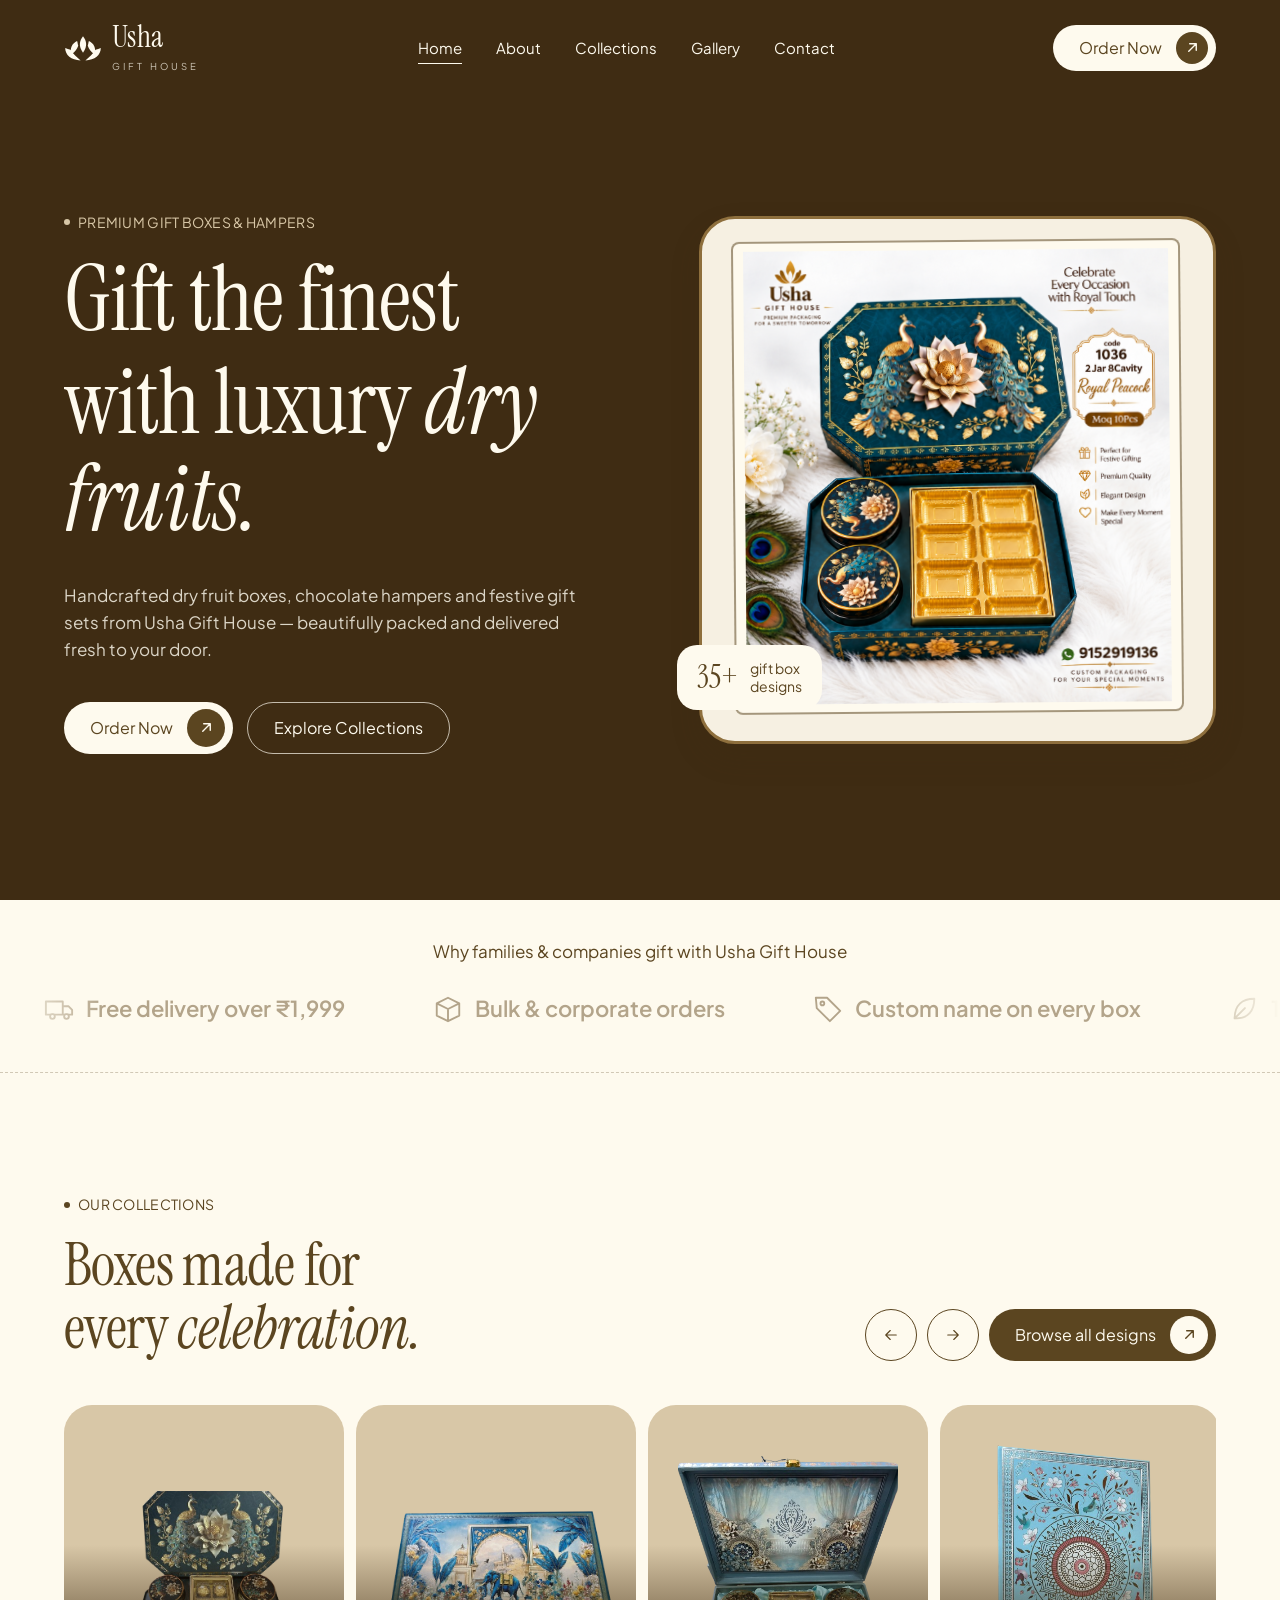
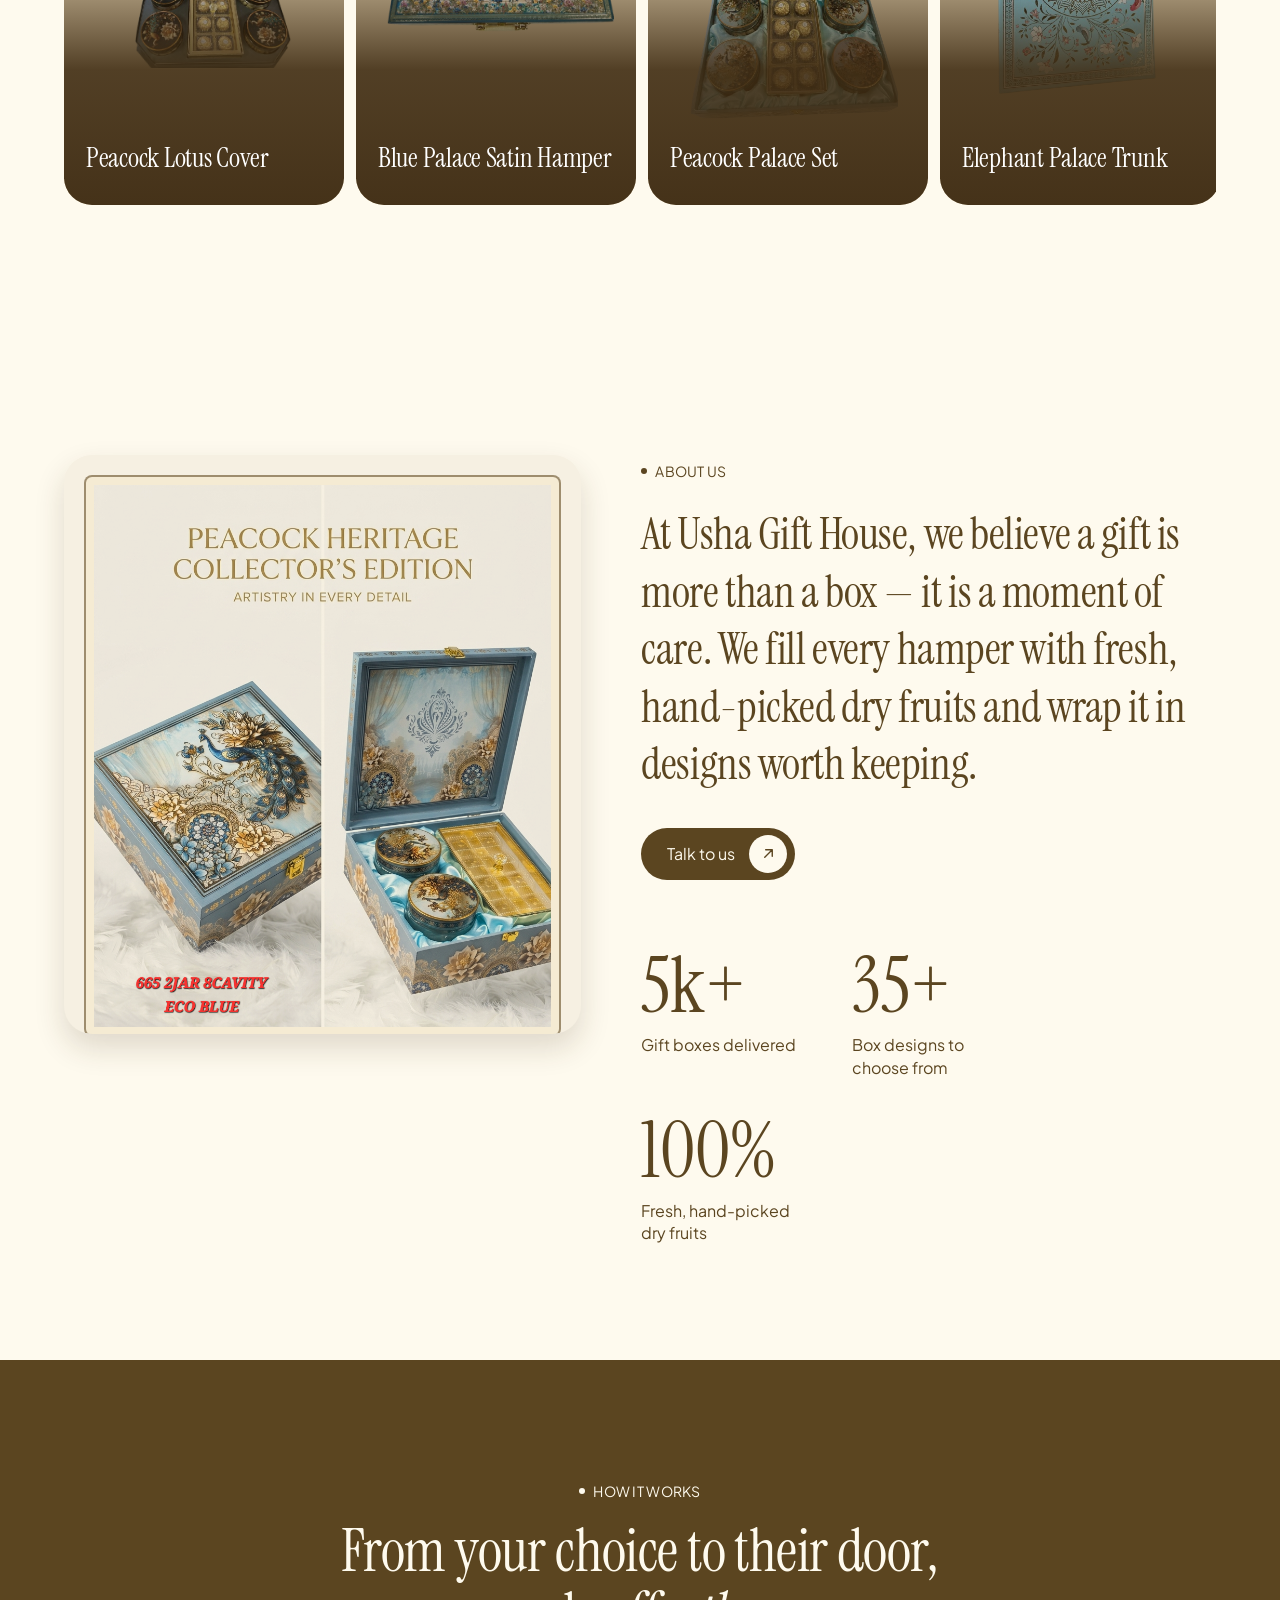
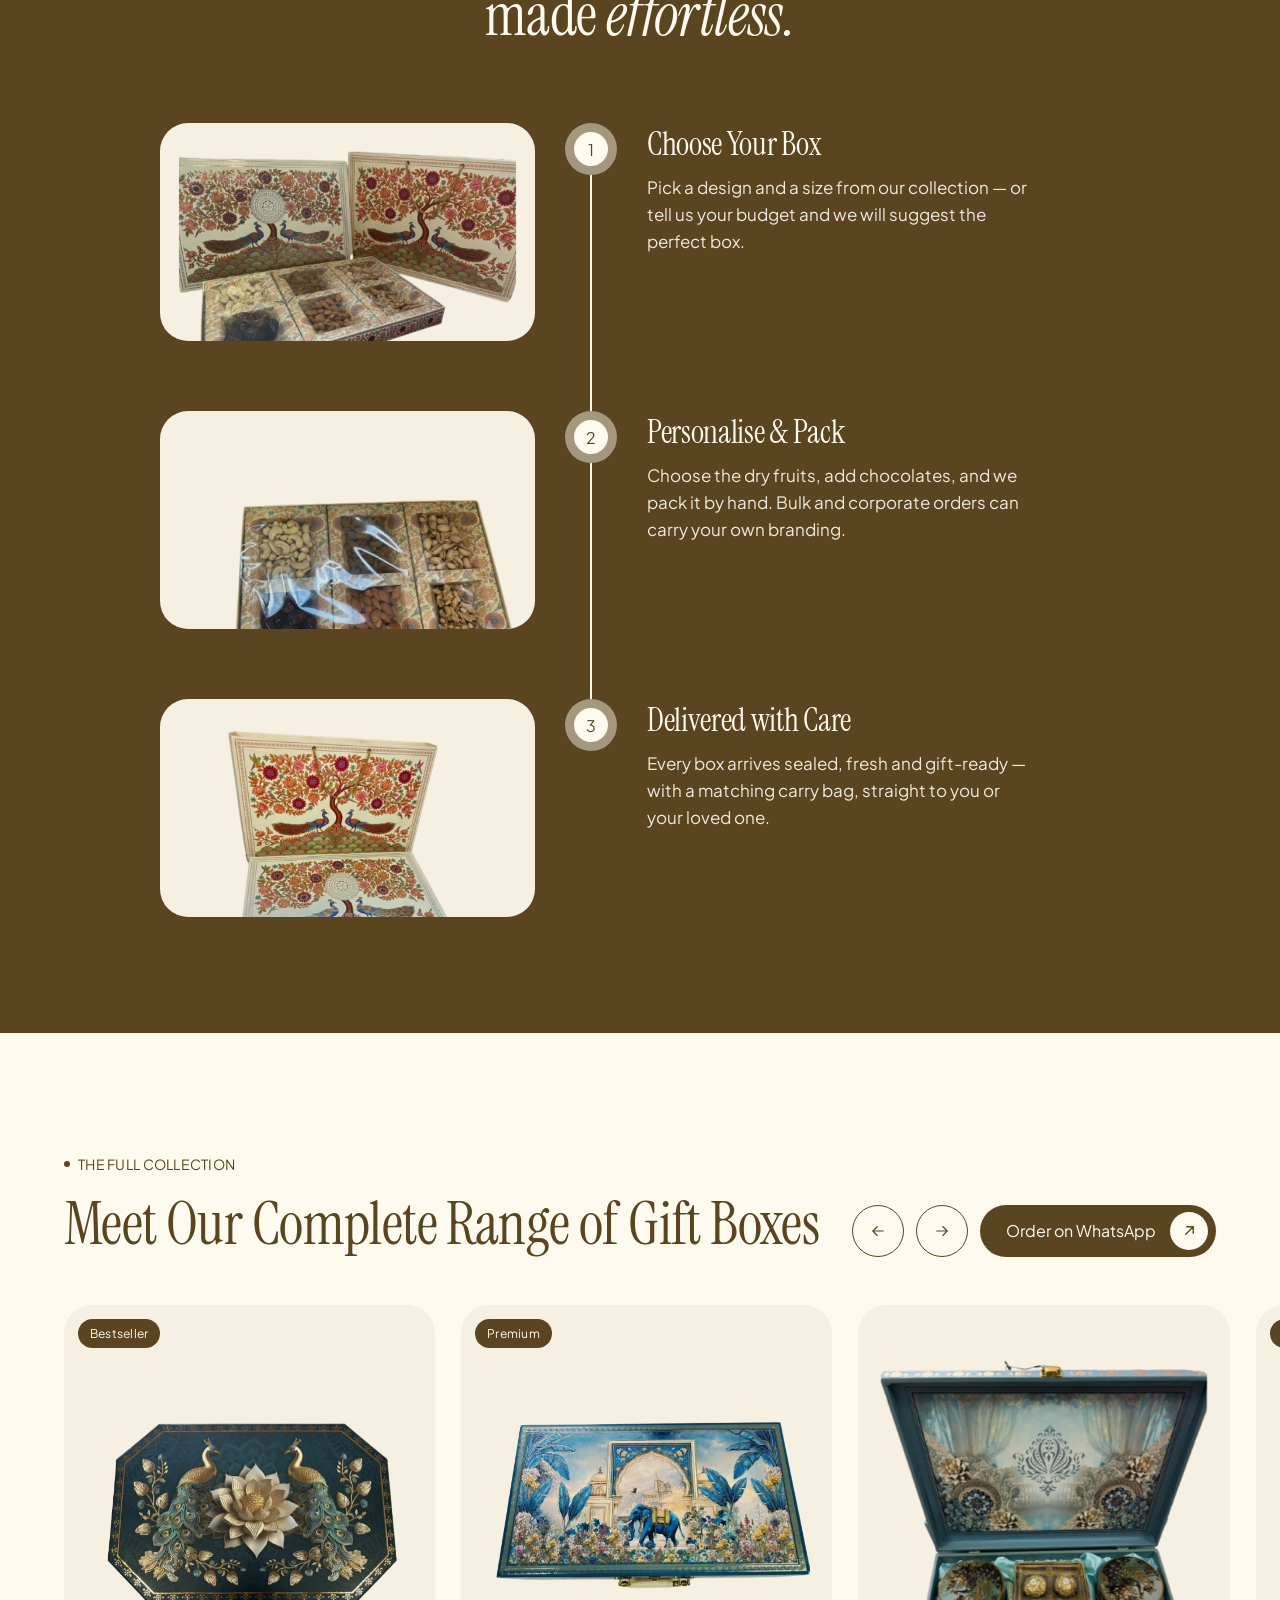
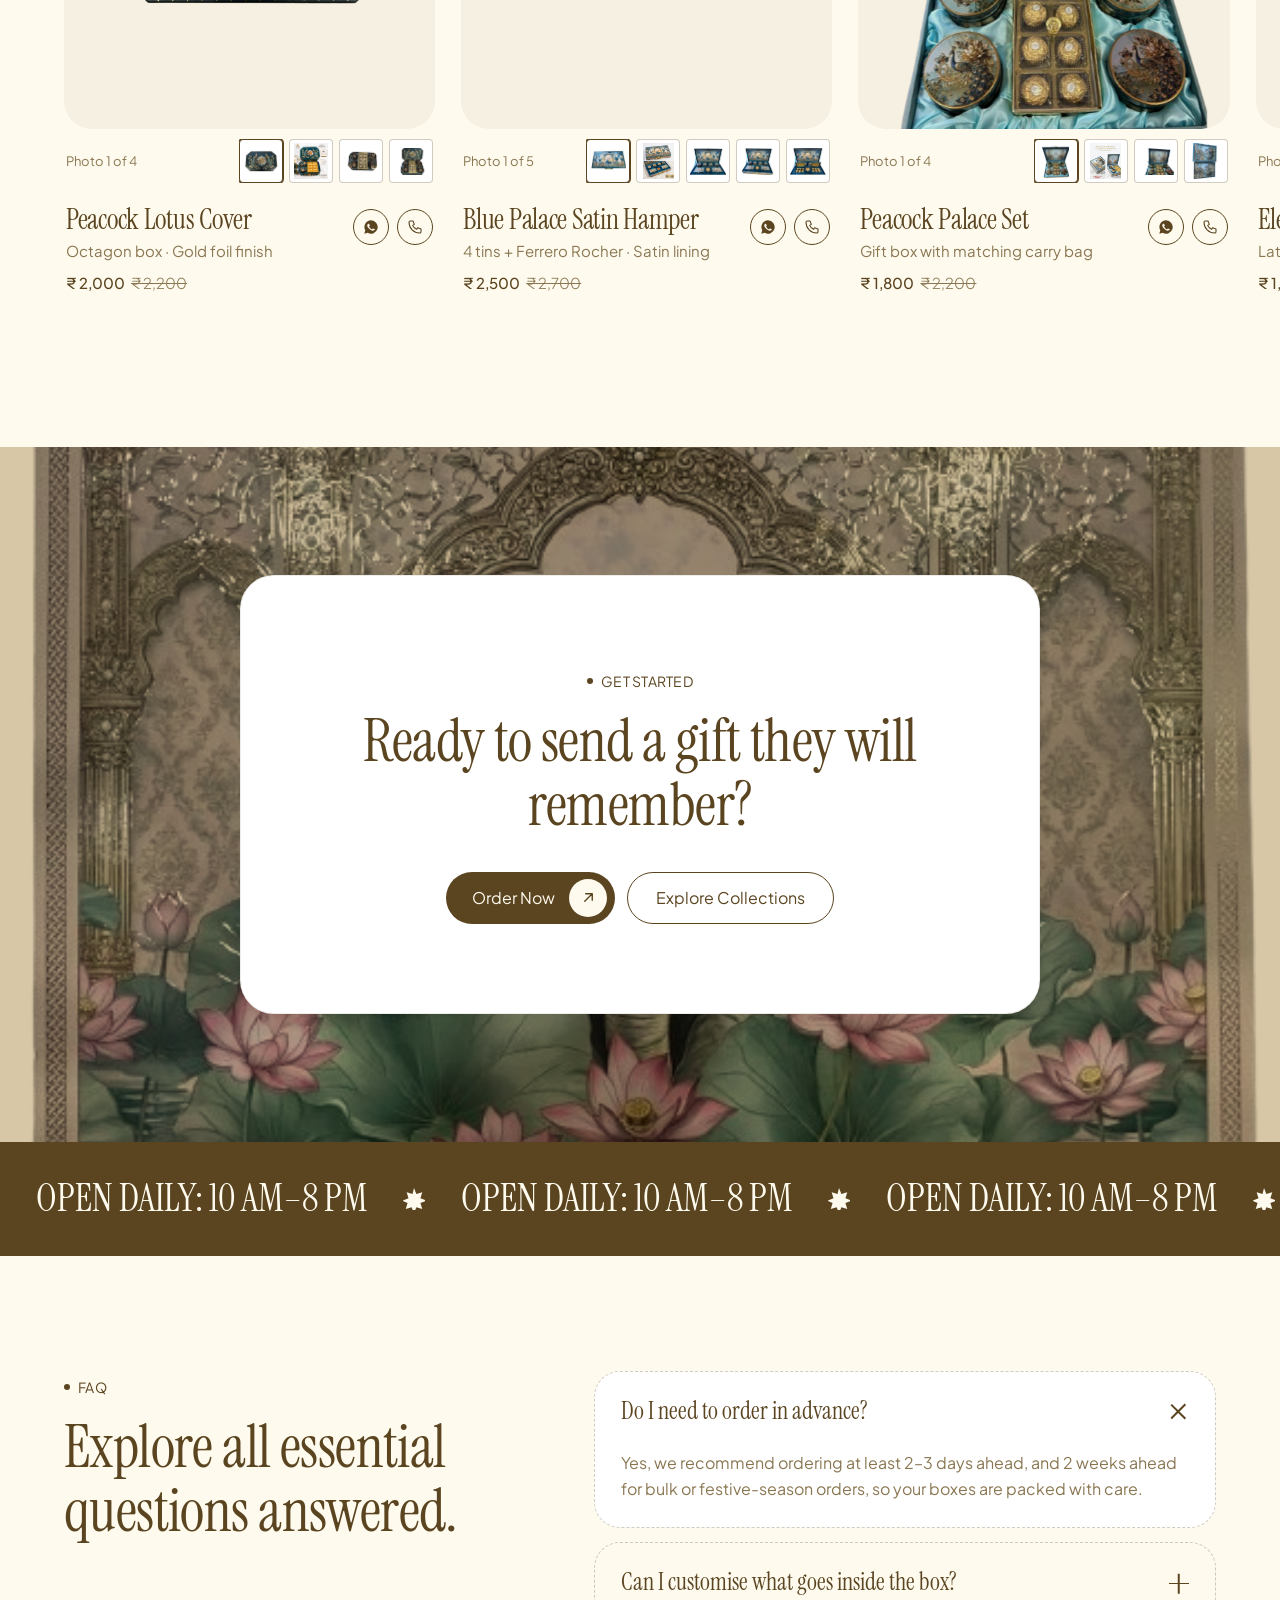
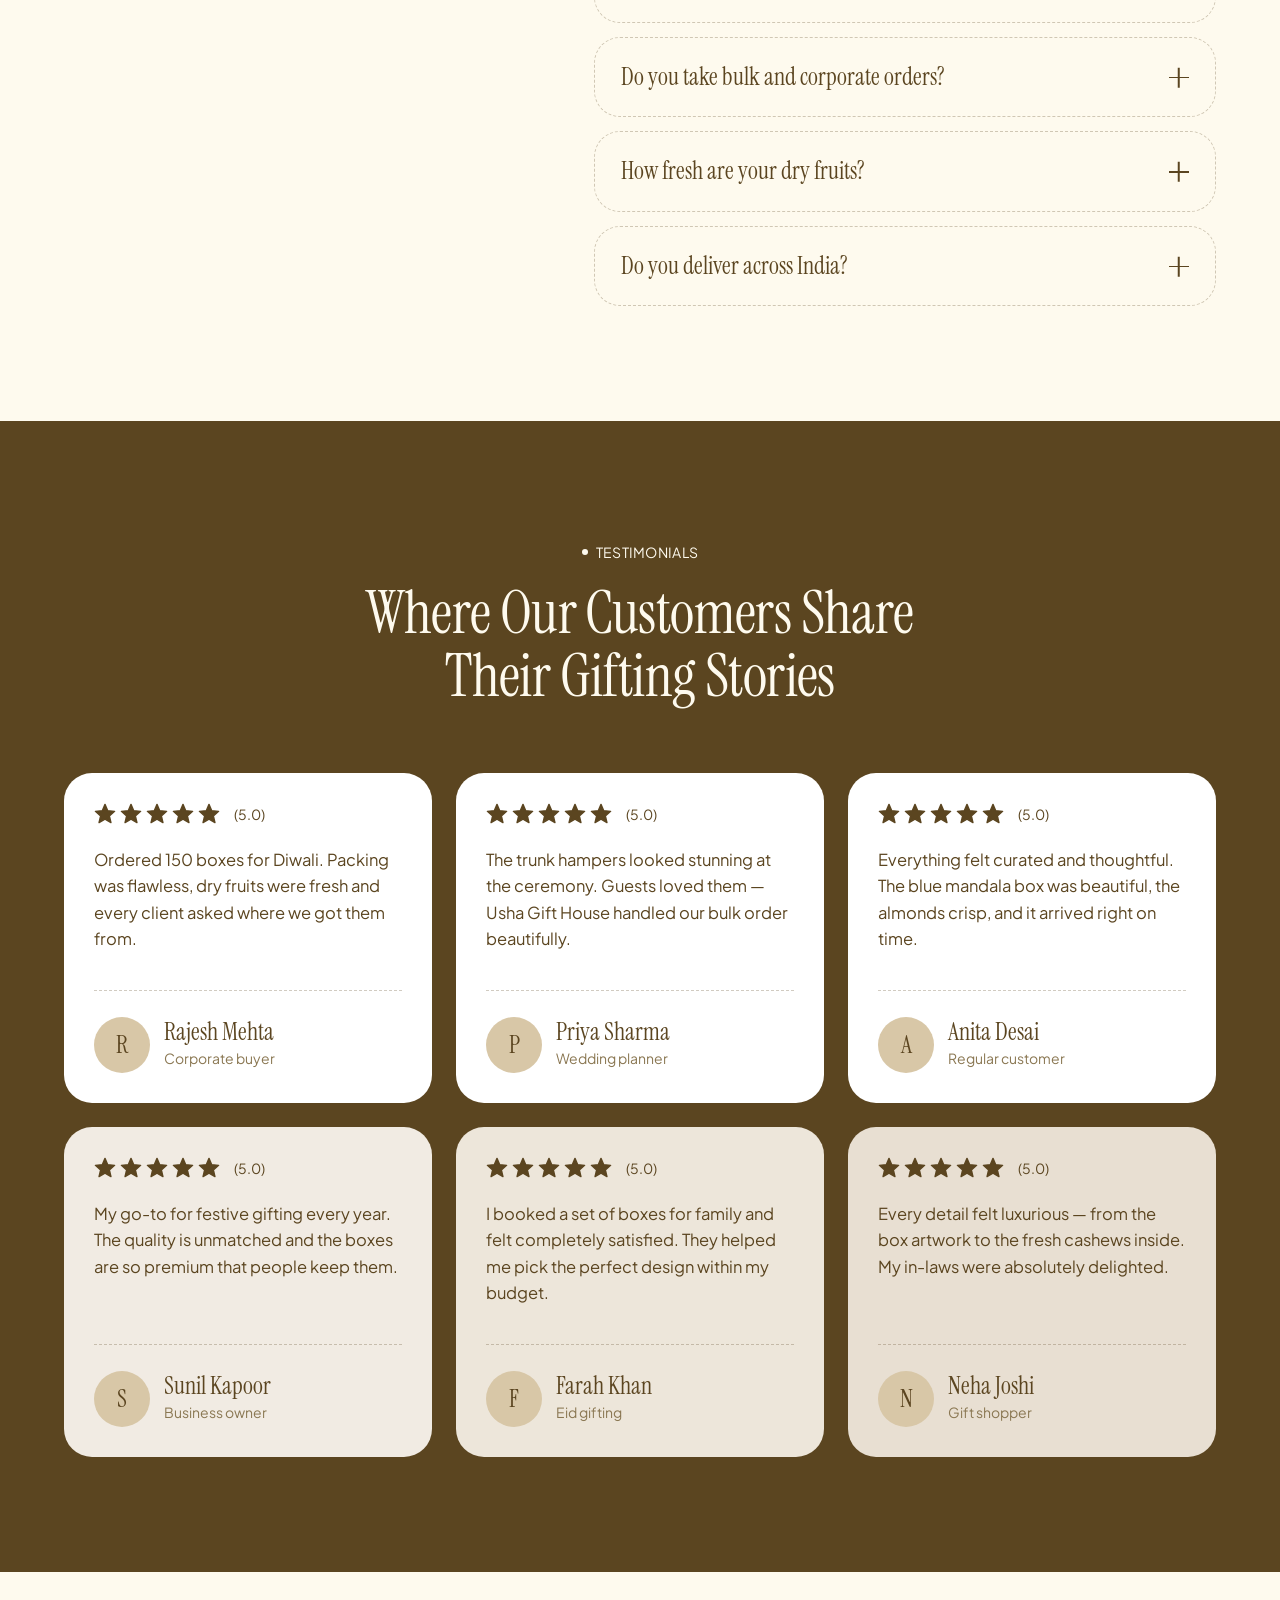
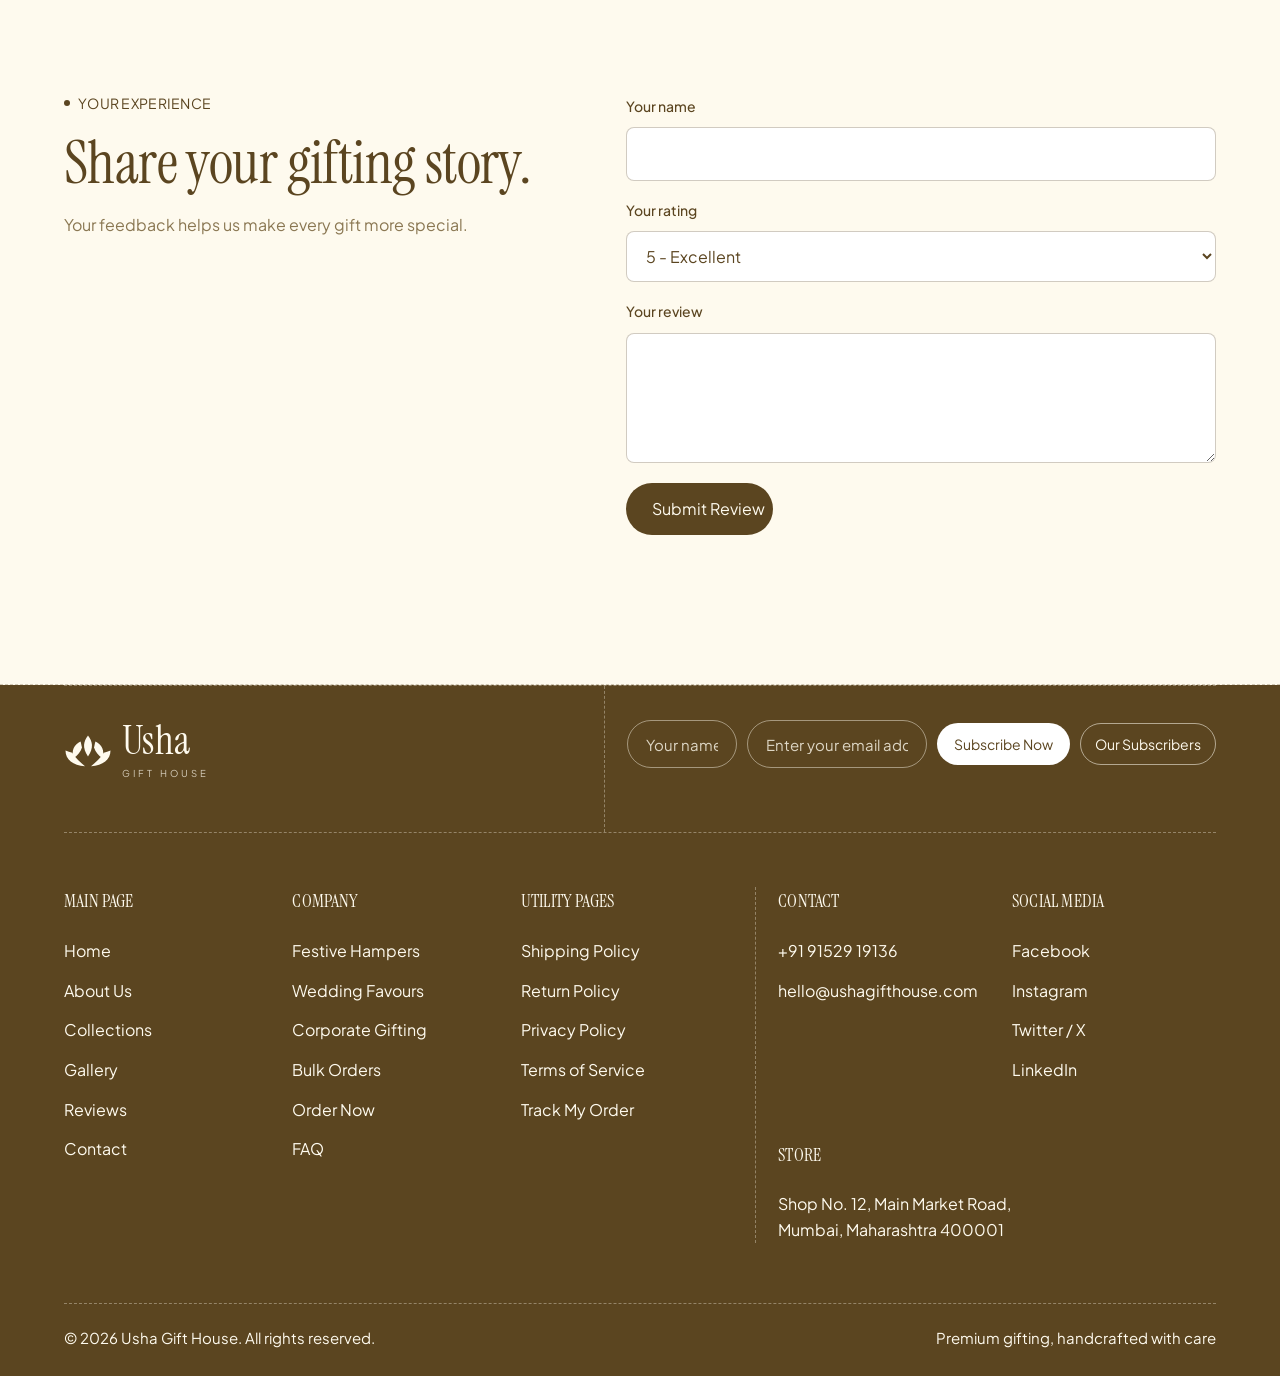
==== index.html @ bf6946e1 "ushagiftbox" ====
<!DOCTYPE html>
<html lang="en">
<head>
<meta charset="utf-8">
<meta name="viewport" content="width=device-width, initial-scale=1, viewport-fit=cover">
<title>Usha Gift House — Premium Dry Fruit Gift Boxes</title>
<meta name="description" content="Usha Gift House: handcrafted premium dry fruit gift boxes, chocolate hampers and festive gift sets for weddings, festivals and corporate gifting.">
<meta property="og:title" content="Usha Gift House — Premium Dry Fruit Gift Boxes">
<meta property="og:description" content="Luxury dry fruit gift boxes and hampers, beautifully packed and delivered fresh.">
<link rel="icon" href="data:image/svg+xml,<svg xmlns=%22http://www.w3.org/2000/svg%22 viewBox=%220 0 100 100%22><text y=%22.9em%22 font-size=%2290%22>🎁</text></svg>">
<link rel="preconnect" href="https://fonts.googleapis.com">
<link rel="preconnect" href="https://fonts.gstatic.com" crossorigin>
<link href="https://fonts.googleapis.com/css2?family=Instrument+Serif:ital@0;1&family=Plus+Jakarta+Sans:wght@300;400;500;600&display=swap" rel="stylesheet">
<link rel="stylesheet" href="style.css">
</head>
<body>

<svg width="0" height="0" style="position:absolute" aria-hidden="true">
  <defs>
    <symbol id="lotus" viewBox="0 0 64 44"><path fill="currentColor" d="M32 2C26 10 24 18 32 30c8-12 6-20 0-28Z"/><path fill="currentColor" d="M22 10c-8 4-13 12-9 22 5-3 9-8 11-14-1-3-1-6-2-8Zm20 0c-1 2-1 5-2 8 2 6 6 11 11 14 4-10-1-18-9-22Z"/><path fill="currentColor" d="M2 22c0 12 10 20 26 21C22 38 15 32 11 25 8 24 5 23 2 22Zm60 0c-3 1-6 2-9 3-4 7-11 13-17 18 16-1 26-9 26-21Z"/></symbol>
    <symbol id="arrow" viewBox="0 0 16 16"><path d="M4 12 12 4M5 4h7v7" fill="none" stroke="currentColor" stroke-width="1.5" stroke-linecap="round" stroke-linejoin="round"/></symbol>
    <symbol id="star6" viewBox="0 0 24 24"><path d="M12 0l2.6 6.6L21 4.6l-2 6.6 6.6 2.6-6.6 2.6 2 6.6-6.4-2-2.6 6.6-2.6-6.6-6.4 2 2-6.6L-.6 13.8l6.6-2.6-2-6.6 6.4 2z"/></symbol>
    <symbol id="star" viewBox="0 0 24 24"><path d="M12 1.5l3 6.9 7.5.7-5.7 5 1.7 7.3-6.5-3.9-6.5 3.9 1.7-7.3-5.7-5 7.5-.7z" stroke="currentColor" stroke-width="1.5" stroke-linejoin="round"/></symbol>
    <symbol id="wa" viewBox="0 0 24 24"><path fill="currentColor" d="M12 2a10 10 0 0 0-8.6 15L2 22l5.1-1.3A10 10 0 1 0 12 2Zm5.3 14.2c-.2.6-1.3 1.2-1.8 1.2-.5.1-1 .2-3.3-.7-2.8-1.2-4.6-4-4.7-4.2-.1-.2-1.1-1.5-1.1-2.8 0-1.4.7-2 1-2.3.2-.3.5-.3.7-.3h.5c.2 0 .4 0 .6.5l.9 2.1c.1.2.1.4 0 .5l-.4.6-.4.4c-.1.2-.3.3-.1.6.2.3.8 1.3 1.7 2.1 1.2 1 2.1 1.3 2.4 1.5.3.1.4.1.6-.1l.8-1c.2-.3.4-.2.6-.1l2 1c.3.1.5.2.5.3.1.2.1.7-.1 1.2Z"/></symbol>
    <symbol id="call" viewBox="0 0 24 24"><path fill="none" stroke="currentColor" stroke-width="1.6" stroke-linejoin="round" d="M5 3h4l2 5-2.5 1.5a11 11 0 0 0 6 6L16 13l5 2v4a2 2 0 0 1-2 2A16 16 0 0 1 3 5a2 2 0 0 1 2-2Z"/></symbol>
    <symbol id="chev" viewBox="0 0 24 24"><path d="M5 12h14M13 6l6 6-6 6" fill="none" stroke="currentColor" stroke-width="1.5" stroke-linecap="round" stroke-linejoin="round"/></symbol>
    <symbol id="truck" viewBox="0 0 32 32"><g fill="none" stroke="currentColor" stroke-width="2" stroke-linejoin="round" stroke-linecap="round"><path d="M2 8h18v14H2zM20 13h6l4 4v5h-10"/><circle cx="9" cy="24" r="2.5" fill="#FEFAEE"/><circle cx="24" cy="24" r="2.5" fill="#FEFAEE"/></g></symbol>
    <symbol id="box" viewBox="0 0 32 32"><g fill="none" stroke="currentColor" stroke-width="2" stroke-linejoin="round"><path d="M4 10 16 4l12 6v13l-12 6-12-6zM4 10l12 6 12-6M16 16v13"/></g></symbol>
    <symbol id="leaf" viewBox="0 0 32 32"><g fill="none" stroke="currentColor" stroke-width="2" stroke-linejoin="round" stroke-linecap="round"><path d="M6 26C6 12 14 5 27 5c0 13-7 21-19 21zM6 26 17 15"/></g></symbol>
    <symbol id="tag" viewBox="0 0 32 32"><g fill="none" stroke="currentColor" stroke-width="2" stroke-linejoin="round"><path d="M3 4h12l14 14-11 11L4 15z"/><circle cx="10" cy="10" r="2"/></g></symbol>
  </defs>
</svg>

<header class="hdr" id="hdr">
  <div class="wrap">
    <a href="#home" class="logo" aria-label="Usha Gift House — home">
      <svg viewBox="0 0 64 44" aria-hidden="true"><use href="#lotus"/></svg>
      <div><span>Usha</span><small>GIFT HOUSE</small></div>
    </a>
    <nav class="nav" aria-label="Main">
      <a href="#home" class="on">Home</a>
      <a href="#about">About</a>
      <a href="#collections">Collections</a>
      <a href="#gallery">Gallery</a>
      <a href="#contact">Contact</a>
    </nav>
    <a class="btn btn-light" data-wa href="#">Order Now <span class="ic"><svg><use href="#arrow"/></svg></span></a>
    <button class="burger" id="burger" aria-label="Open menu" aria-expanded="false" aria-controls="mmenu"><span></span></button>
  </div>
</header>

<div class="mmenu" id="mmenu" aria-hidden="true">
  <a class="l" href="#home">Home</a>
  <a class="l" href="#about">About</a>
  <a class="l" href="#collections">Collections</a>
  <a class="l" href="#gallery">Gallery</a>
  <a class="l" href="#contact">Contact</a>
  <a class="btn btn-light" data-wa href="#">Order Now <span class="ic"><svg><use href="#arrow"/></svg></span></a>
</div>

<main>
<!-- HERO -->
<section class="hero" id="home">
  <div class="wrap">
    <div>
      <span class="eyebrow">Premium gift boxes &amp; hampers</span>
      <h1><span class="ln"><span>Gift the finest</span></span><span class="ln"><span>with luxury <em>dry fruits.</em></span></span></h1>
      <p class="lead">Handcrafted dry fruit boxes, chocolate hampers and festive gift sets from Usha Gift House — beautifully packed and delivered fresh to your door.</p>
      <div class="cta">
        <a class="btn btn-light" data-wa href="#">Order Now <span class="ic"><svg><use href="#arrow"/></svg></span></a>
        <a class="btn btn-outline" href="collections.html">Explore Collections</a>
      </div>
    </div>
    <div class="hero-art">
      <div class="hero-panel"><img id="heroImg" src="images/a_1.png" alt="Gift box and dry fruits"></div>
      <div class="hero-tag"><b>35+</b><span>gift box<br>designs</span></div>
    </div>
  </div>
</section>

<!-- TRUST MARQUEE -->
<section class="trust">
  <p class="rv">Why families &amp; companies gift with Usha Gift House</p>
  <div class="mq" aria-hidden="true"><div class="mq-track">
    <div><span class="mq-item"><svg viewBox="0 0 32 32"><use href="#truck"/></svg>Free delivery over ₹1,999</span><span class="mq-item"><svg viewBox="0 0 32 32"><use href="#box"/></svg>Bulk &amp; corporate orders</span><span class="mq-item"><svg viewBox="0 0 32 32"><use href="#tag"/></svg>Custom name on every box</span><span class="mq-item"><svg viewBox="0 0 32 32"><use href="#leaf"/></svg>100% fresh dry fruits</span><span class="mq-item"><svg viewBox="0 0 32 32"><use href="#box"/></svg>Festive &amp; wedding hampers</span></div><div><span class="mq-item"><svg viewBox="0 0 32 32"><use href="#truck"/></svg>Free delivery over ₹1,999</span><span class="mq-item"><svg viewBox="0 0 32 32"><use href="#box"/></svg>Bulk &amp; corporate orders</span><span class="mq-item"><svg viewBox="0 0 32 32"><use href="#tag"/></svg>Custom name on every box</span><span class="mq-item"><svg viewBox="0 0 32 32"><use href="#leaf"/></svg>100% fresh dry fruits</span><span class="mq-item"><svg viewBox="0 0 32 32"><use href="#box"/></svg>Festive &amp; wedding hampers</span></div>
  </div></div>
</section>
<hr class="divider">

<!-- COLLECTIONS -->
<section class="sec" id="collections">
  <div class="wrap">
    <div class="col-head rv">
      <div><span class="eyebrow">Our collections</span><h2>Boxes made for<br>every <em>celebration.</em></h2></div>
      <div class="collection-tools">
        <button class="arrow" id="collectionPrev" type="button" aria-label="Previous products"><svg viewBox="0 0 24 24" style="transform:scaleX(-1)"><use href="#chev"/></svg></button>
        <button class="arrow" id="collectionNext" type="button" aria-label="Next products"><svg viewBox="0 0 24 24"><use href="#chev"/></svg></button>
        <a class="btn btn-dark" href="collections.html">Browse all designs <span class="ic"><svg><use href="#arrow"/></svg></span></a>
      </div>
    </div>
    <div class="collection-grid rv d1" id="cards">
      <article class="collection-product" tabindex="0"><img src="images/a.png" alt="Peacock Lotus gift box and dry-fruit tray" loading="lazy"><div class="collection-copy"><h3>Peacock Lotus Cover</h3><p class="includes"><b>In the set:</b> Decorative cover and four-section dry-fruit tray.</p><p>Peacock and lotus artwork gives this box a festive look. A lovely choice for sharing a curated selection of nuts.</p></div></article>
      <article class="collection-product" tabindex="0"><img src="images/b.png" alt="Blue satin hamper with four tins and chocolates" loading="lazy"><div class="collection-copy"><h3>Blue Palace Satin Hamper</h3><p class="includes"><b>In the set:</b> Four decorative tins, Ferrero Rocher tray and satin lining.</p><p>A generous hamper with a coordinated blue finish. Great for celebrations, family visits and special thank-you gifts.</p></div></article>
      <article class="collection-product" tabindex="0"><img src="images/c.png" alt="Peacock Palace gift box set" loading="lazy"><div class="collection-copy"><h3>Peacock Palace Set</h3><p class="includes"><b>In the set:</b> Matching gift box and carry bag.</p><p>Coordinated peacock artwork makes the presentation feel complete. Add your preferred dry fruits for a personal gift.</p></div></article>
      <article class="collection-product" tabindex="0"><img src="images/d.png" alt="Elephant Palace latch-lock trunk" loading="lazy"><div class="collection-copy"><h3>Elephant Palace Trunk</h3><p class="includes"><b>In the set:</b> Decorative latch-lock trunk with space for hamper items.</p><p>Palace artwork turns this keepsake-style trunk into a memorable presentation. Choose dry fruits, chocolates or a mix to fill it.</p></div></article>
      <article class="collection-product" tabindex="0"><img src="images/e.png" alt="Elephant and palace gift-box lid" loading="lazy"><div class="collection-copy"><h3>Palace Trunk Lid</h3><p class="includes"><b>In the set:</b> Illustrated elephant-and-palace box cover.</p><p>A detailed statement design for festive and wedding gifting. Pair it with your preferred assortment for a finished hamper.</p></div></article>
      <article class="collection-product" tabindex="0"><img src="images/f.png" alt="Blue Mandala decorative gift-box cover" loading="lazy"><div class="collection-copy"><h3>Blue Mandala Cover</h3><p class="includes"><b>In the set:</b> Blue cover with gold-tone mandala artwork.</p><p>Floral details and a bright blue palette make this design easy to remember. Select a matching tray and fillings to suit the occasion.</p></div></article>
      <article class="collection-product" tabindex="0"><img src="images/g.png" alt="Blue Mandala box with dry-fruit compartments" loading="lazy"><div class="collection-copy"><h3>Blue Mandala Box</h3><p class="includes"><b>In the set:</b> Four compartments for an assorted dry-fruit mix.</p><p>Separate sections keep each selection neat and easy to serve. A practical, colourful gift for sharing with family and guests.</p></div></article>
      <article class="collection-product" tabindex="0"><img src="images/h.png" alt="Rose Lily dry-fruit box with six compartments" loading="lazy"><div class="collection-copy"><h3>Rose Lily Dry Fruit Box</h3><p class="includes"><b>In the set:</b> Six compartments for a premium nut selection.</p><p>Keep almonds, cashews, pistachios and other favourites arranged in their own sections. The floral finish adds a graceful gifting touch.</p></div></article>
      <article class="collection-product" tabindex="0"><img src="images/i.png" alt="Rose Lily gift box with carry handle" loading="lazy"><div class="collection-copy"><h3>Rose Lily Carry Box</h3><p class="includes"><b>In the set:</b> Floral gift box with a gold rope handle.</p><p>Easy to carry and ready to present, this design works beautifully for festive visits. Fill it with a dry-fruit assortment of your choice.</p></div></article>
      <article class="collection-product" tabindex="0"><img src="images/j.png" alt="Rose Lily embossed floral box cover" loading="lazy"><div class="collection-copy"><h3>Rose Lily Box Cover</h3><p class="includes"><b>In the set:</b> Embossed floral cover.</p><p>Soft colours and raised floral detailing create an elegant first impression. Pair the cover with a tray and fillings selected for your recipient.</p></div></article>
      <article class="collection-product" tabindex="0"><img src="images/k.png" alt="Open Rose Lily box with dry-fruit compartments" loading="lazy"><div class="collection-copy"><h3>Rose Lily Open Box</h3><p class="includes"><b>In the set:</b> Open display box with six compartments.</p><p>The lid-up layout lets recipients see the assortment at a glance. Arrange a mix of nuts and dried fruits for a colourful presentation.</p></div></article>
      <article class="collection-product" tabindex="0"><img src="images/l.png" alt="Rose Lily box with lid and assorted dry fruits" loading="lazy"><div class="collection-copy"><h3>Rose Lily Box with Lid</h3><p class="includes"><b>In the set:</b> Lidded box with six sections for nuts and dried fruits.</p><p>Keep several favourites neatly separated in one gift. Its floral artwork makes it suitable for festive tables and thoughtful visits.</p></div></article>
      <article class="collection-product" tabindex="0"><img src="images/m.png" alt="Peacock Tree hamper gift set" loading="lazy"><div class="collection-copy"><h3>Peacock Tree Hamper Set</h3><p class="includes"><b>In the set:</b> Matching box and carry bag with six compartments.</p><p>Tree-of-life artwork brings a warm celebratory feel to this coordinated set. Fill the sections with a mix of nuts and dried fruit.</p></div></article>
    </div>
  </div>
</section>

<!-- ABOUT -->
<section class="sec about" id="about" style="padding-top:0">
  <div class="wrap">
    <div class="about-img rv"><img src="images/c_1.png" alt="Peacock Palace gift box and carry bag" loading="lazy"></div>
    <div class="rv d1">
      <span class="eyebrow">About us</span>
      <h2>At Usha Gift House, we believe a gift is more than a box — it is a moment of care. We fill every hamper with fresh, hand-picked dry fruits and wrap it in designs worth keeping.</h2>
      <a class="btn btn-dark" href="#contact">Talk to us <span class="ic"><svg><use href="#arrow"/></svg></span></a>
      <div class="stats">
        <div class="stat"><b>5k+</b><span>Gift boxes delivered</span></div>
        <div class="stat"><b>35+</b><span>Box designs to choose from</span></div>
        <div class="stat"><b>100%</b><span>Fresh, hand-picked dry fruits</span></div>
      </div>
    </div>
  </div>
</section>

<!-- PROCESS -->
<section class="sec dark process" id="process">
  <div class="wrap">
    <div class="center rv"><span class="eyebrow">How it works</span>
      <h2>From your choice to their door,<br>made <em>effortless.</em></h2></div>
    <div class="steps" style="margin-top:76px">
      <div class="step rv">
        <div class="step-img"><img src="images/e__2.png" alt="Gift box selected for the order" loading="lazy"></div>
        <div class="step-num"><i>1</i></div>
        <div class="tx"><h3>Choose Your Box</h3><p>Pick a design and a size from our collection — or tell us your budget and we will suggest the perfect box.</p></div>
      </div>
      <div class="step rv">
        <div class="step-img"><img src="images/e__4.png" alt="Gift box being personalised and packed" loading="lazy"></div>
        <div class="step-num"><i>2</i></div>
        <div class="tx"><h3>Personalise &amp; Pack</h3><p>Choose the dry fruits, add chocolates, and we pack it by hand. Bulk and corporate orders can carry your own branding.</p></div>
      </div>
      <div class="step rv">
        <div class="step-img"><img src="images/e.png" alt="Gift box delivered with care" loading="lazy"></div>
        <div class="step-num"><i>3</i></div>
        <div class="tx"><h3>Delivered with Care</h3><p>Every box arrives sealed, fresh and gift-ready — with a matching carry bag, straight to you or your loved one.</p></div>
      </div>
    </div>
  </div>
</section>

<!-- GALLERY (replaces therapists) -->
<section class="sec" id="gallery" style="padding-inline:0">
  <div class="wrap">
    <div class="gal-head rv">
      <div><span class="eyebrow">The full collection</span><h2>Meet Our Complete Range of Gift Boxes</h2></div>
      <div class="gal-tools">
        <button class="arrow" id="gPrev" aria-label="Previous"><svg viewBox="0 0 24 24" style="transform:scaleX(-1)"><use href="#chev"/></svg></button>
        <button class="arrow" id="gNext" aria-label="Next"><svg viewBox="0 0 24 24"><use href="#chev"/></svg></button>
        <a class="btn btn-dark" data-wa href="#">Order on WhatsApp <span class="ic"><svg><use href="#arrow"/></svg></span></a>
      </div>
    </div>
  </div>
  <div class="rail" id="rail" tabindex="0" aria-label="Gift box gallery">
    <article class="gcard"><div class="gimg"><span class="gbadge">Bestseller</span><img src="images/peacock-lotus-cover.webp" alt="Peacock Lotus Cover — Octagon box · Gold foil finish" loading="lazy" draggable="false"></div>
<div class="ginfo"><div><h3>Peacock Lotus Cover</h3><p>Octagon box · Gold foil finish</p><div class="gprice">₹ 2,000<s>₹ 2,200</s></div></div>
<div class="wa"><a data-wa-item="Peacock Lotus Cover" href="#" aria-label="Enquire about Peacock Lotus Cover on WhatsApp"><svg viewBox="0 0 24 24"><use href="#wa"/></svg></a><a href="tel:+919876543210" aria-label="Call to order"><svg viewBox="0 0 24 24"><use href="#call"/></svg></a></div></div></article><article class="gcard"><div class="gimg"><span class="gbadge">Premium</span><img src="images/blue-palace-satin-hamper.webp" alt="Blue Palace Satin Hamper — 4 tins + Ferrero Rocher · Satin lining" loading="lazy" draggable="false"></div>
<div class="ginfo"><div><h3>Blue Palace Satin Hamper</h3><p>4 tins + Ferrero Rocher · Satin lining</p><div class="gprice">₹ 2,500<s>₹ 2,700</s></div></div>
<div class="wa"><a data-wa-item="Blue Palace Satin Hamper" href="#" aria-label="Enquire about Blue Palace Satin Hamper on WhatsApp"><svg viewBox="0 0 24 24"><use href="#wa"/></svg></a><a href="tel:+919876543210" aria-label="Call to order"><svg viewBox="0 0 24 24"><use href="#call"/></svg></a></div></div></article><article class="gcard"><div class="gimg"><img src="images/peacock-palace-set.webp" alt="Peacock Palace Set — Gift box with matching carry bag" loading="lazy" draggable="false"></div>
<div class="ginfo"><div><h3>Peacock Palace Set</h3><p>Gift box with matching carry bag</p><div class="gprice">₹ 1,800<s>₹ 2,200</s></div></div>
<div class="wa"><a data-wa-item="Peacock Palace Set" href="#" aria-label="Enquire about Peacock Palace Set on WhatsApp"><svg viewBox="0 0 24 24"><use href="#wa"/></svg></a><a href="tel:+919876543210" aria-label="Call to order"><svg viewBox="0 0 24 24"><use href="#call"/></svg></a></div></div></article><article class="gcard"><div class="gimg"><span class="gbadge">Luxury</span><img src="images/elephant-palace-trunk.webp" alt="Elephant Palace Trunk — Latch-lock trunk lid" loading="lazy" draggable="false"></div>
<div class="ginfo"><div><h3>Elephant Palace Trunk</h3><p>Latch-lock trunk lid</p><div class="gprice">₹ 1,200<s>₹ 1,400</s></div></div>
<div class="wa"><a data-wa-item="Elephant Palace Trunk" href="#" aria-label="Enquire about Elephant Palace Trunk on WhatsApp"><svg viewBox="0 0 24 24"><use href="#wa"/></svg></a><a href="tel:+919876543210" aria-label="Call to order"><svg viewBox="0 0 24 24"><use href="#call"/></svg></a></div></div></article><article class="gcard"><div class="gimg"><img src="images/palace-trunk-lid.webp" alt="Palace Trunk Lid — Elephant &amp; palace artwork" loading="lazy" draggable="false"></div>
<div class="ginfo"><div><h3>Palace Trunk Lid</h3><p>Elephant &amp; palace artwork</p><div class="gprice">₹ 1,200<s>₹ 1,400</s></div></div>
<div class="wa"><a data-wa-item="Palace Trunk Lid" href="#" aria-label="Enquire about Palace Trunk Lid on WhatsApp"><svg viewBox="0 0 24 24"><use href="#wa"/></svg></a><a href="tel:+919876543210" aria-label="Call to order"><svg viewBox="0 0 24 24"><use href="#call"/></svg></a></div></div></article><article class="gcard"><div class="gimg"><img src="images/blue-mandala-cover.webp" alt="Blue Mandala Cover — Gold foil mandala print" loading="lazy" draggable="false"></div>
<div class="ginfo"><div><h3>Blue Mandala Cover</h3><p>Gold foil mandala print</p><div class="gprice">₹ 1,200<s>₹ 1,400</s></div></div>
<div class="wa"><a data-wa-item="Blue Mandala Cover" href="#" aria-label="Enquire about Blue Mandala Cover on WhatsApp"><svg viewBox="0 0 24 24"><use href="#wa"/></svg></a><a href="tel:+919876543210" aria-label="Call to order"><svg viewBox="0 0 24 24"><use href="#call"/></svg></a></div></div></article><article class="gcard"><div class="gimg"><span class="gbadge">New</span><img src="images/blue-mandala-box.webp" alt="Blue Mandala Box — 4 compartments · Dry fruit assortment" loading="lazy" draggable="false"></div>
<div class="ginfo"><div><h3>Blue Mandala Box</h3><p>4 compartments · Dry fruit assortment</p><div class="gprice">₹ 1,000<s>₹ 1,200</s></div></div>
<div class="wa"><a data-wa-item="Blue Mandala Box" href="#" aria-label="Enquire about Blue Mandala Box on WhatsApp"><svg viewBox="0 0 24 24"><use href="#wa"/></svg></a><a href="tel:+919876543210" aria-label="Call to order"><svg viewBox="0 0 24 24"><use href="#call"/></svg></a></div></div></article><article class="gcard"><div class="gimg"><span class="gbadge">Bestseller</span><img src="images/rose-lily-dry-fruit-box.webp" alt="Rose Lily Dry Fruit Box — 6 compartments · Premium mix" loading="lazy" draggable="false"></div>
<div class="ginfo"><div><h3>Rose Lily Dry Fruit Box</h3><p>6 compartments · Premium mix</p><div class="gprice">₹ 1,000<s>₹ 1,200</s></div></div>
<div class="wa"><a data-wa-item="Rose Lily Dry Fruit Box" href="#" aria-label="Enquire about Rose Lily Dry Fruit Box on WhatsApp"><svg viewBox="0 0 24 24"><use href="#wa"/></svg></a><a href="tel:+919876543210" aria-label="Call to order"><svg viewBox="0 0 24 24"><use href="#call"/></svg></a></div></div></article><article class="gcard"><div class="gimg"><img src="images/rose-lily-carry-box.webp" alt="Rose Lily Carry Box — Cover with gold rope handle" loading="lazy" draggable="false"></div>
<div class="ginfo"><div><h3>Rose Lily Carry Box</h3><p>Cover with gold rope handle</p><div class="gprice">₹ 1,300<s>₹ 1,600</s></div></div>
<div class="wa"><a data-wa-item="Rose Lily Carry Box" href="#" aria-label="Enquire about Rose Lily Carry Box on WhatsApp"><svg viewBox="0 0 24 24"><use href="#wa"/></svg></a><a href="tel:+919876543210" aria-label="Call to order"><svg viewBox="0 0 24 24"><use href="#call"/></svg></a></div></div></article><article class="gcard"><div class="gimg"><img src="images/rose-lily-box-cover.webp" alt="Rose Lily Box Cover — Embossed floral finish" loading="lazy" draggable="false"></div>
<div class="ginfo"><div><h3>Rose Lily Box Cover</h3><p>Embossed floral finish</p><div class="gprice">₹ 1,200<s>₹ 1,400</s></div></div>
<div class="wa"><a data-wa-item="Rose Lily Box Cover" href="#" aria-label="Enquire about Rose Lily Box Cover on WhatsApp"><svg viewBox="0 0 24 24"><use href="#wa"/></svg></a><a href="tel:+919876543210" aria-label="Call to order"><svg viewBox="0 0 24 24"><use href="#call"/></svg></a></div></div></article><article class="gcard"><div class="gimg"><img src="images/rose-lily-open-box.webp" alt="Rose Lily Open Box — 6 compartments · Lid-up display" loading="lazy" draggable="false"></div>
<div class="ginfo"><div><h3>Rose Lily Open Box</h3><p>6 compartments · Lid-up display</p><div class="gprice">₹ 1,000<s>₹ 1,200</s></div></div>
<div class="wa"><a data-wa-item="Rose Lily Open Box" href="#" aria-label="Enquire about Rose Lily Open Box on WhatsApp"><svg viewBox="0 0 24 24"><use href="#wa"/></svg></a><a href="tel:+919876543210" aria-label="Call to order"><svg viewBox="0 0 24 24"><use href="#call"/></svg></a></div></div></article><article class="gcard"><div class="gimg"><img src="images/rose-lily-box-with-lid.webp" alt="Rose Lily Box with Lid — 6 compartments · Nuts, raisins &amp; more" loading="lazy" draggable="false"></div>
<div class="ginfo"><div><h3>Rose Lily Box with Lid</h3><p>6 compartments · Nuts, raisins &amp; more</p><div class="gprice">₹ 1,000<s>₹ 1,200</s></div></div>
<div class="wa"><a data-wa-item="Rose Lily Box with Lid" href="#" aria-label="Enquire about Rose Lily Box with Lid on WhatsApp"><svg viewBox="0 0 24 24"><use href="#wa"/></svg></a><a href="tel:+919876543210" aria-label="Call to order"><svg viewBox="0 0 24 24"><use href="#call"/></svg></a></div></div></article><article class="gcard"><div class="gimg"><span class="gbadge">Set</span><img src="images/peacock-tree-hamper-set.webp" alt="Peacock Tree Hamper Set — Box + carry bag · 6 compartments" loading="lazy" draggable="false"></div>
<div class="ginfo"><div><h3>Peacock Tree Hamper Set</h3><p>Box + carry bag · 6 compartments</p><div class="gprice">₹ 1,000<s>₹ 1,200</s></div></div>
<div class="wa"><a data-wa-item="Peacock Tree Hamper Set" href="#" aria-label="Enquire about Peacock Tree Hamper Set on WhatsApp"><svg viewBox="0 0 24 24"><use href="#wa"/></svg></a><a href="tel:+919876543210" aria-label="Call to order"><svg viewBox="0 0 24 24"><use href="#call"/></svg></a></div></div></article><article class="gcard"><div class="gimg"><img src="images/peacock-tree-box-cover.webp" alt="Peacock Tree Box Cover — Hand-illustrated tree of life" loading="lazy" draggable="false"></div>
<div class="ginfo"><div><h3>Peacock Tree Box Cover</h3><p>Hand-illustrated tree of life</p><div class="gprice">₹ 1,599<s>₹ 1,899</s></div></div>
<div class="wa"><a data-wa-item="Peacock Tree Box Cover" href="#" aria-label="Enquire about Peacock Tree Box Cover on WhatsApp"><svg viewBox="0 0 24 24"><use href="#wa"/></svg></a><a href="tel:+919876543210" aria-label="Call to order"><svg viewBox="0 0 24 24"><use href="#call"/></svg></a></div></div></article><article class="gcard"><div class="gimg"><img src="images/peacock-tree-open-box.webp" alt="Peacock Tree Open Box — Ivory gift box · 6 compartments" loading="lazy" draggable="false"></div>
<div class="ginfo"><div><h3>Peacock Tree Open Box</h3><p>Ivory gift box · 6 compartments</p><div class="gprice">₹ 1,999<s>₹ 2,299</s></div></div>
<div class="wa"><a data-wa-item="Peacock Tree Open Box" href="#" aria-label="Enquire about Peacock Tree Open Box on WhatsApp"><svg viewBox="0 0 24 24"><use href="#wa"/></svg></a><a href="tel:+919876543210" aria-label="Call to order"><svg viewBox="0 0 24 24"><use href="#call"/></svg></a></div></div></article><article class="gcard"><div class="gimg"><img src="images/peacock-tree-dry-fruit-tray.webp" alt="Peacock Tree Dry Fruit Tray — 6-window tray · Dates, cashews, almonds" loading="lazy" draggable="false"></div>
<div class="ginfo"><div><h3>Peacock Tree Dry Fruit Tray</h3><p>6-window tray · Dates, cashews, almonds</p><div class="gprice">₹ 1,799<s>₹ 2,099</s></div></div>
<div class="wa"><a data-wa-item="Peacock Tree Dry Fruit Tray" href="#" aria-label="Enquire about Peacock Tree Dry Fruit Tray on WhatsApp"><svg viewBox="0 0 24 24"><use href="#wa"/></svg></a><a href="tel:+919876543210" aria-label="Call to order"><svg viewBox="0 0 24 24"><use href="#call"/></svg></a></div></div></article><article class="gcard"><div class="gimg"><img src="images/peacock-octagon-box.webp" alt="Peacock Octagon Box — 4 compartments · Octagon shape" loading="lazy" draggable="false"></div>
<div class="ginfo"><div><h3>Peacock Octagon Box</h3><p>4 compartments · Octagon shape</p><div class="gprice">₹ 1,599<s>₹ 1,899</s></div></div>
<div class="wa"><a data-wa-item="Peacock Octagon Box" href="#" aria-label="Enquire about Peacock Octagon Box on WhatsApp"><svg viewBox="0 0 24 24"><use href="#wa"/></svg></a><a href="tel:+919876543210" aria-label="Call to order"><svg viewBox="0 0 24 24"><use href="#call"/></svg></a></div></div></article><article class="gcard"><div class="gimg"><img src="images/peacock-octagon-set.webp" alt="Peacock Octagon Set — Cover + 4-compartment tray" loading="lazy" draggable="false"></div>
<div class="ginfo"><div><h3>Peacock Octagon Set</h3><p>Cover + 4-compartment tray</p><div class="gprice">₹ 1,599<s>₹ 1,899</s></div></div>
<div class="wa"><a data-wa-item="Peacock Octagon Set" href="#" aria-label="Enquire about Peacock Octagon Set on WhatsApp"><svg viewBox="0 0 24 24"><use href="#wa"/></svg></a><a href="tel:+919876543210" aria-label="Call to order"><svg viewBox="0 0 24 24"><use href="#call"/></svg></a></div></div></article><article class="gcard"><div class="gimg"><img src="images/peacock-octagon-cover.webp" alt="Peacock Octagon Cover — Feather artwork · Gold accents" loading="lazy" draggable="false"></div>
<div class="ginfo"><div><h3>Peacock Octagon Cover</h3><p>Feather artwork · Gold accents</p><div class="gprice">₹ 1,499<s>₹ 1,799</s></div></div>
<div class="wa"><a data-wa-item="Peacock Octagon Cover" href="#" aria-label="Enquire about Peacock Octagon Cover on WhatsApp"><svg viewBox="0 0 24 24"><use href="#wa"/></svg></a><a href="tel:+919876543210" aria-label="Call to order"><svg viewBox="0 0 24 24"><use href="#call"/></svg></a></div></div></article><article class="gcard"><div class="gimg"><img src="images/night-palace-box.webp" alt="Night Palace Box — 4 compartments · Navy finish" loading="lazy" draggable="false"></div>
<div class="ginfo"><div><h3>Night Palace Box</h3><p>4 compartments · Navy finish</p><div class="gprice">₹ 1,699<s>₹ 1,999</s></div></div>
<div class="wa"><a data-wa-item="Night Palace Box" href="#" aria-label="Enquire about Night Palace Box on WhatsApp"><svg viewBox="0 0 24 24"><use href="#wa"/></svg></a><a href="tel:+919876543210" aria-label="Call to order"><svg viewBox="0 0 24 24"><use href="#call"/></svg></a></div></div></article><article class="gcard"><div class="gimg"><img src="images/night-palace-cover.webp" alt="Night Palace Cover — Palace arch &amp; peacock artwork" loading="lazy" draggable="false"></div>
<div class="ginfo"><div><h3>Night Palace Cover</h3><p>Palace arch &amp; peacock artwork</p><div class="gprice">₹ 1,599<s>₹ 1,899</s></div></div>
<div class="wa"><a data-wa-item="Night Palace Cover" href="#" aria-label="Enquire about Night Palace Cover on WhatsApp"><svg viewBox="0 0 24 24"><use href="#wa"/></svg></a><a href="tel:+919876543210" aria-label="Call to order"><svg viewBox="0 0 24 24"><use href="#call"/></svg></a></div></div></article><article class="gcard"><div class="gimg"><img src="images/night-palace-open-box.webp" alt="Night Palace Open Box — 4 compartments · Almonds, pistachios, cashews" loading="lazy" draggable="false"></div>
<div class="ginfo"><div><h3>Night Palace Open Box</h3><p>4 compartments · Almonds, pistachios, cashews</p><div class="gprice">₹ 1,699<s>₹ 1,999</s></div></div>
<div class="wa"><a data-wa-item="Night Palace Open Box" href="#" aria-label="Enquire about Night Palace Open Box on WhatsApp"><svg viewBox="0 0 24 24"><use href="#wa"/></svg></a><a href="tel:+919876543210" aria-label="Call to order"><svg viewBox="0 0 24 24"><use href="#call"/></svg></a></div></div></article><article class="gcard"><div class="gimg"><img src="images/elephant-lotus-cover.webp" alt="Elephant Lotus Cover — Elephant &amp; lotus artwork" loading="lazy" draggable="false"></div>
<div class="ginfo"><div><h3>Elephant Lotus Cover</h3><p>Elephant &amp; lotus artwork</p><div class="gprice">₹ 1,499<s>₹ 1,799</s></div></div>
<div class="wa"><a data-wa-item="Elephant Lotus Cover" href="#" aria-label="Enquire about Elephant Lotus Cover on WhatsApp"><svg viewBox="0 0 24 24"><use href="#wa"/></svg></a><a href="tel:+919876543210" aria-label="Call to order"><svg viewBox="0 0 24 24"><use href="#call"/></svg></a></div></div></article><article class="gcard"><div class="gimg"><span class="gbadge">New</span><img src="images/elephant-lotus-box.webp" alt="Elephant Lotus Box — 6 compartments · Emerald tray" loading="lazy" draggable="false"></div>
<div class="ginfo"><div><h3>Elephant Lotus Box</h3><p>6 compartments · Emerald tray</p><div class="gprice">₹ 1,999<s>₹ 2,299</s></div></div>
<div class="wa"><a data-wa-item="Elephant Lotus Box" href="#" aria-label="Enquire about Elephant Lotus Box on WhatsApp"><svg viewBox="0 0 24 24"><use href="#wa"/></svg></a><a href="tel:+919876543210" aria-label="Call to order"><svg viewBox="0 0 24 24"><use href="#call"/></svg></a></div></div></article><article class="gcard"><div class="gimg"><img src="images/peacock-ivory-box.webp" alt="Peacock Ivory Box — 4 compartments · Ivory &amp; sage" loading="lazy" draggable="false"></div>
<div class="ginfo"><div><h3>Peacock Ivory Box</h3><p>4 compartments · Ivory &amp; sage</p><div class="gprice">₹ 1,399<s>₹ 1,599</s></div></div>
<div class="wa"><a data-wa-item="Peacock Ivory Box" href="#" aria-label="Enquire about Peacock Ivory Box on WhatsApp"><svg viewBox="0 0 24 24"><use href="#wa"/></svg></a><a href="tel:+919876543210" aria-label="Call to order"><svg viewBox="0 0 24 24"><use href="#call"/></svg></a></div></div></article><article class="gcard"><div class="gimg"><img src="images/marble-tile-box.webp" alt="Marble Tile Box — 4 compartments · Window lid" loading="lazy" draggable="false"></div>
<div class="ginfo"><div><h3>Marble Tile Box</h3><p>4 compartments · Window lid</p><div class="gprice">₹ 1,299<s>₹ 1,499</s></div></div>
<div class="wa"><a data-wa-item="Marble Tile Box" href="#" aria-label="Enquire about Marble Tile Box on WhatsApp"><svg viewBox="0 0 24 24"><use href="#wa"/></svg></a><a href="tel:+919876543210" aria-label="Call to order"><svg viewBox="0 0 24 24"><use href="#call"/></svg></a></div></div></article>
  </div>
</section>

<section class="sec review-form-section" id="leave-review" aria-labelledby="reviewFormHeading">
  <div class="wrap review-form-wrap">
    <div>
      <span class="eyebrow">Your experience</span>
      <h2 id="reviewFormHeading">Share your gifting story.</h2>
      <p>Your feedback helps us make every gift more special.</p>
    </div>
    <form class="review-form" id="reviewForm">
      <label for="reviewName">Your name</label>
      <input id="reviewName" name="name" type="text" maxlength="80" autocomplete="name" required>
      <label for="reviewRating">Your rating</label>
      <select id="reviewRating" name="rating" required>
        <option value="5">5 - Excellent</option>
        <option value="4">4 - Very good</option>
        <option value="3">3 - Good</option>
        <option value="2">2 - Fair</option>
        <option value="1">1 - Poor</option>
      </select>
      <label for="reviewText">Your review</label>
      <textarea id="reviewText" name="review" rows="4" maxlength="1000" required></textarea>
      <button class="btn btn-dark" type="submit">Submit Review</button>
      <p class="review-form-status" id="reviewFormStatus" role="status" aria-live="polite"></p>
    </form>
  </div>
</section>

<!-- TESTIMONIALS -->
<section class="sec dark testi" id="reviews">
  <div class="wrap">
    <div class="center rv"><span class="eyebrow">Testimonials</span><h2>Where Our Customers Share<br>Their Gifting Stories</h2></div>
    <div class="tgrid" style="margin-top:64px">
      <article class="tc"><div class="stars"><svg viewBox="0 0 24 24"><use href="#star"/></svg><svg viewBox="0 0 24 24"><use href="#star"/></svg><svg viewBox="0 0 24 24"><use href="#star"/></svg><svg viewBox="0 0 24 24"><use href="#star"/></svg><svg viewBox="0 0 24 24"><use href="#star"/></svg><span>(5.0)</span></div><blockquote>Ordered 150 boxes for Diwali. Packing was flawless, dry fruits were fresh and every client asked where we got them from.</blockquote><hr><div class="who"><div class="av">R</div><div><b>Rajesh Mehta</b><span>Corporate buyer</span></div></div></article><article class="tc"><div class="stars"><svg viewBox="0 0 24 24"><use href="#star"/></svg><svg viewBox="0 0 24 24"><use href="#star"/></svg><svg viewBox="0 0 24 24"><use href="#star"/></svg><svg viewBox="0 0 24 24"><use href="#star"/></svg><svg viewBox="0 0 24 24"><use href="#star"/></svg><span>(5.0)</span></div><blockquote>The trunk hampers looked stunning at the ceremony. Guests loved them — Usha Gift House handled our bulk order beautifully.</blockquote><hr><div class="who"><div class="av">P</div><div><b>Priya Sharma</b><span>Wedding planner</span></div></div></article><article class="tc"><div class="stars"><svg viewBox="0 0 24 24"><use href="#star"/></svg><svg viewBox="0 0 24 24"><use href="#star"/></svg><svg viewBox="0 0 24 24"><use href="#star"/></svg><svg viewBox="0 0 24 24"><use href="#star"/></svg><svg viewBox="0 0 24 24"><use href="#star"/></svg><span>(5.0)</span></div><blockquote>Everything felt curated and thoughtful. The blue mandala box was beautiful, the almonds crisp, and it arrived right on time.</blockquote><hr><div class="who"><div class="av">A</div><div><b>Anita Desai</b><span>Regular customer</span></div></div></article><article class="tc b"><div class="stars"><svg viewBox="0 0 24 24"><use href="#star"/></svg><svg viewBox="0 0 24 24"><use href="#star"/></svg><svg viewBox="0 0 24 24"><use href="#star"/></svg><svg viewBox="0 0 24 24"><use href="#star"/></svg><svg viewBox="0 0 24 24"><use href="#star"/></svg><span>(5.0)</span></div><blockquote>My go-to for festive gifting every year. The quality is unmatched and the boxes are so premium that people keep them.</blockquote><hr><div class="who"><div class="av">S</div><div><b>Sunil Kapoor</b><span>Business owner</span></div></div></article><article class="tc b"><div class="stars"><svg viewBox="0 0 24 24"><use href="#star"/></svg><svg viewBox="0 0 24 24"><use href="#star"/></svg><svg viewBox="0 0 24 24"><use href="#star"/></svg><svg viewBox="0 0 24 24"><use href="#star"/></svg><svg viewBox="0 0 24 24"><use href="#star"/></svg><span>(5.0)</span></div><blockquote>I booked a set of boxes for family and felt completely satisfied. They helped me pick the perfect design within my budget.</blockquote><hr><div class="who"><div class="av">F</div><div><b>Farah Khan</b><span>Eid gifting</span></div></div></article><article class="tc b"><div class="stars"><svg viewBox="0 0 24 24"><use href="#star"/></svg><svg viewBox="0 0 24 24"><use href="#star"/></svg><svg viewBox="0 0 24 24"><use href="#star"/></svg><svg viewBox="0 0 24 24"><use href="#star"/></svg><svg viewBox="0 0 24 24"><use href="#star"/></svg><span>(5.0)</span></div><blockquote>Every detail felt luxurious — from the box artwork to the fresh cashews inside. My in-laws were absolutely delighted.</blockquote><hr><div class="who"><div class="av">N</div><div><b>Neha Joshi</b><span>Gift shopper</span></div></div></article>
    </div>
  </div>
</section>

<!-- ANNOUNCEMENT -->
<div class="ann" aria-label="Opening hours"><div class="ann-track">
  <div><span>Open daily: 10 AM–8 PM</span><svg viewBox="0 0 24 24"><use href="#star6"/></svg><span>Open daily: 10 AM–8 PM</span><svg viewBox="0 0 24 24"><use href="#star6"/></svg><span>Open daily: 10 AM–8 PM</span><svg viewBox="0 0 24 24"><use href="#star6"/></svg><span>Open daily: 10 AM–8 PM</span><svg viewBox="0 0 24 24"><use href="#star6"/></svg></div><div><span>Open daily: 10 AM–8 PM</span><svg viewBox="0 0 24 24"><use href="#star6"/></svg><span>Open daily: 10 AM–8 PM</span><svg viewBox="0 0 24 24"><use href="#star6"/></svg><span>Open daily: 10 AM–8 PM</span><svg viewBox="0 0 24 24"><use href="#star6"/></svg><span>Open daily: 10 AM–8 PM</span><svg viewBox="0 0 24 24"><use href="#star6"/></svg></div>
</div></div>

<!-- FAQ -->
<section class="sec faq" id="faq">
  <div class="wrap">
    <div class="rv"><span class="eyebrow">FAQ</span><h2>Explore all essential questions answered.</h2></div>
    <div class="acc rv d1" id="acc">
      <div class="qi open"><button aria-expanded="true"><span>Do I need to order in advance?</span><i class="pm"></i></button><div class="qa"><div><p>Yes, we recommend ordering at least 2–3 days ahead, and 2 weeks ahead for bulk or festive-season orders, so your boxes are packed with care.</p></div></div></div><div class="qi"><button aria-expanded="false"><span>Can I customise what goes inside the box?</span><i class="pm"></i></button><div class="qa"><div><p>Absolutely. Choose your dry fruits for each compartment, add chocolates or tins, and we will pack it exactly the way you like.</p></div></div></div><div class="qi"><button aria-expanded="false"><span>Do you take bulk and corporate orders?</span><i class="pm"></i></button><div class="qa"><div><p>Yes. We handle wedding favours, festive hampers and corporate gifting, with custom branding and special pricing on larger quantities.</p></div></div></div><div class="qi"><button aria-expanded="false"><span>How fresh are your dry fruits?</span><i class="pm"></i></button><div class="qa"><div><p>We hand-pick premium almonds, cashews, pistachios, walnuts, raisins and dates, and pack them fresh for each order.</p></div></div></div><div class="qi"><button aria-expanded="false"><span>Do you deliver across India?</span><i class="pm"></i></button><div class="qa"><div><p>We deliver at your doorstep in sealed, gift-ready packaging. Message us on WhatsApp with your pincode to confirm delivery time.</p></div></div></div>
    </div>
  </div>
</section>

<!-- FINAL CTA -->
<section class="fcta" style="--ctabg:url(images/i.png)">
  <div class="wrap">
    <div class="fcta-card rv">
      <span class="eyebrow">Get started</span>
      <h2>Ready to send a gift they will remember?</h2>
      <div class="row">
        <a class="btn btn-dark" data-wa href="#">Order Now <span class="ic"><svg><use href="#arrow"/></svg></span></a>
        <a class="btn btn-outline dk btn-plain" href="collections.html">Explore Collections</a>
      </div>
    </div>
  </div>
</section>
</main>

<!-- FOOTER -->
<footer class="foot" id="contact">
  <div class="wrap">
    <div class="top">
      <div><a href="#home" class="logo" aria-label="Usha Gift House"><svg viewBox="0 0 64 44" aria-hidden="true"><use href="#lotus"/></svg><div><span>Usha</span><small>GIFT HOUSE</small></div></a></div>
      <div class="r">
        <form class="nl" id="nl" novalidate>
          <input type="text" id="nlName" placeholder="Your name" aria-label="Your name" autocomplete="name" required>
          <input type="email" id="nlEmail" placeholder="Enter your email address..." aria-label="Email address" required>
          <button type="submit">Subscribe Now</button>
          <a class="nl-subscribers" href="subscribers.html">Our Subscribers</a>
        </form>
        <p class="nl-msg" id="nlMsg" role="status"></p>
      </div>
    </div>
    <div class="cols">
      <div class="lcols">
        <div><h4>Main Page</h4><ul>
          <li><a href="#home">Home</a></li><li><a href="#about">About Us</a></li><li><a href="#collections">Collections</a></li><li><a href="#gallery">Gallery</a></li><li><a href="#reviews">Reviews</a></li><li><a href="#contact">Contact</a></li></ul></div>
        <div><h4>Company</h4><ul>
          <li><a href="#collections">Festive Hampers</a></li><li><a href="#collections">Wedding Favours</a></li><li><a href="#process">Corporate Gifting</a></li><li><a href="#process">Bulk Orders</a></li><li><a data-wa href="#">Order Now</a></li><li><a href="#faq">FAQ</a></li></ul></div>
        <div><h4>Utility Pages</h4><ul>
          <li><a href="#faq">Shipping Policy</a></li><li><a href="#faq">Return Policy</a></li><li><a href="#contact">Privacy Policy</a></li><li><a href="#contact">Terms of Service</a></li><li><a data-wa href="#">Track My Order</a></li></ul></div>
      </div>
      <div class="rcols">
        <div><h4>Contact</h4><ul>
          <li><a href="tel:+919152919136">+91 91529 19136</a></li>
          <li>hello@ushagifthouse.com</li></ul></div>
        <div><h4>Social Media</h4><ul>
          <li><a href="#" target="_blank" rel="noopener">Facebook</a></li><li><a href="#" target="_blank" rel="noopener">Instagram</a></li><li><a href="#" target="_blank" rel="noopener">Twitter / X</a></li><li><a href="#" target="_blank" rel="noopener">LinkedIn</a></li></ul></div>
        <div style="grid-column:1/-1"><h4>Store</h4><address>Shop No. 12, Main Market Road,<br>Mumbai, Maharashtra 400001</address></div>
      </div>
    </div>
    <div class="bar"><span>© 2026 Usha Gift House. All rights reserved.</span><span>Premium gifting, handcrafted with care</span></div>
  </div>
</footer>

<script src="main.js" defer></script>
<script src="product-gallery.js" defer></script>
</body>
</html>
---- style.css ----
:root{
  --cream:#FEFAEE; --ivory:#F6F0E2; --beige:#D8C7A7; --brown:#5B4520; --deep:#3F2C13; --white:#fff;
  --ink:#5B4520; --muted:#8a7752; --line:rgba(91,69,32,.28);
  --serif:'Instrument Serif','Cormorant Garamond',Georgia,serif;
  --sans:'Plus Jakarta Sans',Inter,system-ui,sans-serif;
  --r:28px; --wrap:1280px; --pad:clamp(20px,5vw,104px);
  --bg:var(--cream); --fg:var(--ink);
}
@media (prefers-color-scheme:dark){ :root:not([data-theme="light"]){ color-scheme:light } }
*{box-sizing:border-box;margin:0;padding:0}
html{scroll-behavior:smooth;scroll-padding-top:84px}
body{font-family:var(--sans);background:var(--cream);color:var(--ink);line-height:1.6;-webkit-font-smoothing:antialiased;overflow-x:hidden}
img{max-width:100%;display:block}
a{color:inherit;text-decoration:none}
button{font:inherit;color:inherit;background:none;border:0;cursor:pointer}
:focus-visible{outline:2px solid var(--beige);outline-offset:3px}
.wrap{max-width:calc(var(--wrap) + var(--pad)*2);margin:0 auto;padding-inline:var(--pad)}
h1,h2,h3{font-family:var(--serif);font-weight:400;line-height:1.08;letter-spacing:-.01em}
h1{font-size:clamp(46px,7vw,104px)}
h2{font-size:clamp(34px,4.6vw,64px)}
em{font-style:italic}
.eyebrow{display:inline-flex;align-items:center;gap:8px;font-size:14px;text-transform:uppercase;letter-spacing:.02em;margin-bottom:18px}
.eyebrow::before{content:"";width:6px;height:6px;border-radius:50%;background:currentColor}
.center{text-align:center}
section{position:relative}
.sec{padding-block:clamp(64px,9vw,128px)}

/* Buttons */
.btn{display:inline-flex;align-items:center;gap:14px;height:52px;padding:0 8px 0 26px;border-radius:999px;font-size:16px;font-weight:400;transition:background .35s,color .35s,border-color .35s,transform .35s;white-space:nowrap}
.btn .ic{width:38px;height:38px;border-radius:50%;display:grid;place-items:center;transition:transform .4s cubic-bezier(.2,.7,.2,1)}
.btn .ic svg{width:15px;height:15px}
.btn:hover .ic{transform:rotate(45deg)}
.btn-dark{background:var(--brown);color:var(--cream)}
.btn-dark .ic{background:var(--cream);color:var(--brown)}
.btn-dark:hover{background:var(--deep)}
.btn-light{background:var(--cream);color:var(--brown)}
.btn-light .ic{background:var(--brown);color:var(--cream)}
.btn-light:hover{background:#fff}
.btn-outline{padding:0 26px;border:1px solid rgba(254,250,238,.7);color:var(--cream)}
.btn-outline:hover{background:var(--cream);color:var(--brown)}
.btn-outline.dk{border-color:var(--brown);color:var(--brown)}
.btn-outline.dk:hover{background:var(--brown);color:var(--cream)}
.btn-plain{padding:0 28px;justify-content:center}

/* Header */
.hdr{position:fixed;inset:0 0 auto 0;z-index:50;transition:background .4s,padding .4s,transform .4s;padding:22px 0;padding-top:calc(22px + env(safe-area-inset-top,0px))}
.hdr.solid{background:rgba(63,44,19,.96);padding-block:12px;padding-top:calc(12px + env(safe-area-inset-top,0px));backdrop-filter:blur(8px)}
.hdr .wrap{display:flex;align-items:center;justify-content:space-between;gap:24px}
.logo{display:flex;align-items:center;gap:10px;color:var(--cream)}
.logo svg{width:38px;height:auto}
.logo span{font-family:var(--serif);font-size:30px;line-height:1;letter-spacing:.01em;white-space:nowrap}
.logo small{display:block;font-family:var(--sans);font-size:9.5px;letter-spacing:.32em;margin-top:5px;opacity:.75}
.nav{display:flex;gap:34px;color:var(--cream);font-size:15px}
.nav a{position:relative;padding:4px 0}
.nav a::after{content:"";position:absolute;left:0;bottom:0;height:1px;width:100%;background:currentColor;transform:scaleX(0);transform-origin:right;transition:transform .4s}
.nav a:hover::after,.nav a.on::after{transform:scaleX(1);transform-origin:left}
.hdr .btn{height:46px}
.hdr .btn .ic{width:32px;height:32px}
.burger{display:none;width:44px;height:44px;border:1px solid rgba(254,250,238,.5);border-radius:50%;color:var(--cream);place-items:center}
.burger span{display:block;width:18px;height:1.5px;background:currentColor;position:relative;transition:.3s}
.burger span::before,.burger span::after{content:"";position:absolute;left:0;width:18px;height:1.5px;background:currentColor;transition:.3s}
.burger span::before{top:-6px}.burger span::after{top:6px}
.burger[aria-expanded="true"] span{background:transparent}
.burger[aria-expanded="true"] span::before{top:0;transform:rotate(45deg)}
.burger[aria-expanded="true"] span::after{top:0;transform:rotate(-45deg)}
.mmenu{position:fixed;inset:0;z-index:40;background:var(--deep);color:var(--cream);display:flex;flex-direction:column;justify-content:center;gap:6px;padding:100px var(--pad) 40px;opacity:0;visibility:hidden;transform:translateY(-12px);transition:.45s cubic-bezier(.2,.7,.2,1)}
.mmenu.open{opacity:1;visibility:visible;transform:none}
.mmenu a.l{font-family:var(--serif);font-size:44px;line-height:1.25;border-bottom:1px solid rgba(254,250,238,.15);padding:6px 0}
.mmenu .btn{margin-top:28px;align-self:flex-start}

/* Hero */
.hero{background:var(--deep);color:var(--cream);min-height:100svh;display:flex;align-items:center;padding:130px 0 70px;overflow:hidden}
.hero .wrap{display:grid;grid-template-columns:1.05fr .95fr;gap:clamp(30px,5vw,80px);align-items:center;width:100%}
.hero .eyebrow{color:var(--beige)}
.hero h1{margin-bottom:26px}
.hero h1 .ln{display:block;overflow:hidden;padding-bottom:.08em}
.hero h1 .ln>span{display:block;transform:translateY(105%);animation:up 1.1s cubic-bezier(.2,.7,.2,1) forwards}
.hero h1 .ln:nth-child(2)>span{animation-delay:.14s}
.hero p.lead{max-width:520px;font-size:17px;color:rgba(254,250,238,.82);margin-bottom:38px;opacity:0;animation:fade 1s .5s forwards}
.hero .cta{display:flex;flex-wrap:wrap;gap:14px;opacity:0;animation:fade 1s .7s forwards}
.hero .eyebrow{opacity:0;animation:fade 1s .1s forwards}
@keyframes up{to{transform:none}}
@keyframes fade{to{opacity:1}}
.hero-art{position:relative;opacity:0;animation:fade 1.4s .3s forwards}
.hero-panel{background:var(--ivory);border:3px solid #8E6F3D;border-radius:36px;aspect-ratio:1/1.02;display:grid;place-items:center;padding:6%;overflow:hidden;box-shadow:0 14px 30px rgba(63,44,19,.16);transition:transform .5s cubic-bezier(.2,.7,.2,1),box-shadow .5s cubic-bezier(.2,.7,.2,1)}
.hero-panel:hover{transform:translateY(-8px);box-shadow:0 24px 38px rgba(63,44,19,.22)}
.hero-panel img{width:100%;max-height:calc(100% - 4px);padding:8px;border:2px solid rgba(91,69,32,.55);border-radius:8px;background:var(--cream);object-fit:contain;rotate:-.5deg;translate:0 -12px;will-change:transform}
.hero-tag{position:absolute;left:-22px;bottom:34px;background:var(--cream);color:var(--brown);border-radius:20px;padding:14px 20px;display:flex;align-items:center;gap:12px;font-size:14px;line-height:1.3}
.hero-tag b{font-family:var(--serif);font-weight:400;font-size:32px;line-height:1}

/* Marquee */
.trust{padding:38px 0 46px;border-bottom:0}
.trust p{text-align:center;font-size:17px;margin-bottom:26px}
.mq{overflow:hidden;-webkit-mask:linear-gradient(90deg,transparent,#000 8%,#000 92%,transparent);mask:linear-gradient(90deg,transparent,#000 8%,#000 92%,transparent)}
.mq-track{display:flex;width:max-content;animation:mq 40s linear infinite}
.mq:hover .mq-track{animation-play-state:paused}
.mq-track>div{display:flex;flex-shrink:0}
.mq-item{display:flex;align-items:center;gap:12px;padding:0 44px;color:#b3a48a;font-weight:600;font-size:22px;white-space:nowrap}
.mq-item svg{width:30px;height:30px}
@keyframes mq{to{transform:translateX(-50%)}}
.divider{border:0;border-top:1px dashed var(--line);max-width:calc(var(--wrap));margin:0 auto}

/* Collections */
.col-head{display:flex;justify-content:space-between;align-items:flex-end;gap:24px;margin-bottom:44px;flex-wrap:wrap}
.collection-grid{display:grid;grid-template-columns:repeat(4,minmax(0,1fr));gap:24px}
.collection-tools{display:flex;align-items:center;gap:10px}
.collection-grid{display:flex;align-items:flex-start;gap:12px;height:min(535px,72vh);overflow-x:auto;overflow-y:hidden;scroll-snap-type:x mandatory;scrollbar-width:thin;scrollbar-color:var(--beige) transparent;padding:0 2px 12px}
.collection-grid::-webkit-scrollbar{height:8px}
.collection-grid::-webkit-scrollbar-thumb{background:var(--beige);border-radius:4px}
.collection-product{position:relative;isolation:isolate;flex:0 0 280px;min-width:0;height:min(400px,54vh);overflow:hidden;scroll-snap-align:start;border-radius:var(--r);background:var(--beige);color:#fff;cursor:pointer;transition:flex-basis .55s cubic-bezier(.2,.7,.2,1),height .55s cubic-bezier(.2,.7,.2,1)}
.collection-product:hover,.collection-product:focus-visible,.collection-product.on{flex-basis:405px;height:min(525px,72vh)}
.collection-product>img{position:absolute;inset:0;width:100%;height:100%;object-fit:contain;padding:10% 8% 28%;transition:transform .6s cubic-bezier(.2,.7,.2,1)}
.collection-product::after{content:"";position:absolute;inset:35% 0 0;z-index:1;background:linear-gradient(to bottom,transparent,rgba(63,44,19,.88) 48%,rgba(63,44,19,.96))}
.collection-copy{position:absolute;z-index:2;left:0;right:0;bottom:0;padding:22px}
.collection-copy h3{font-size:27px;line-height:1.1}
.collection-copy p{max-height:0;overflow:hidden;opacity:0;font-size:14px;line-height:1.5;color:rgba(255,255,255,.9);margin-top:0;transition:max-height .45s,opacity .3s,margin .3s}
.collection-product:hover .collection-copy p,.collection-product:focus-visible .collection-copy p,.collection-product.on .collection-copy p{max-height:90px;opacity:1;margin-top:9px}
.collection-product:hover>img,.collection-product:focus-visible>img,.collection-product.on>img{transform:scale(1.03)}
.collection-copy .includes{color:#fff;padding-top:9px;border-top:1px solid rgba(255,255,255,.45)}
.collection-copy .includes b{font-weight:600}

/* About */
.about .wrap{display:grid;grid-template-columns:.9fr 1fr;gap:clamp(30px,5vw,60px);align-items:start}
.about-img{border-radius:var(--r);background:var(--ivory);overflow:hidden;aspect-ratio:1/1.12;padding:20px;display:grid;place-items:center}
.about-img img{width:100%;height:100%;object-fit:contain;padding:8px;border:2px solid rgba(91,69,32,.55);border-radius:8px;background:var(--cream);mix-blend-mode:multiply;transition:transform 1.4s cubic-bezier(.2,.7,.2,1)}
.about-img:hover img{transform:scale(1.02)}
.about h2{font-size:clamp(28px,3.4vw,48px);line-height:1.32;margin:6px 0 34px}
.stats{display:flex;flex-wrap:wrap;gap:34px 56px;margin-top:68px}
.stat b{display:block;font-family:var(--serif);font-weight:400;font-size:clamp(52px,6vw,84px);line-height:1}
.stat span{display:block;font-size:16px;margin-top:10px;max-width:160px;line-height:1.4}

/* Process */
.dark{background:var(--brown);color:var(--cream)}
.process h2{margin-bottom:76px}
.steps{max-width:960px;margin:0 auto;display:flex;flex-direction:column;gap:70px;position:relative}
.step{display:grid;grid-template-columns:375px 52px 1fr;gap:0 30px;align-items:start;position:relative}
.step-img{aspect-ratio:375/218;border-radius:28px;overflow:hidden;background:var(--ivory);display:grid;place-items:center}
.step-img img{width:100%;height:100%;object-fit:contain;padding:5%;mix-blend-mode:multiply}
.step-num{position:relative;width:52px;height:52px;border-radius:50%;background:rgba(254,250,238,.45);display:grid;place-items:center;z-index:2}
.step-num i{width:34px;height:34px;border-radius:50%;background:var(--cream);color:var(--brown);display:grid;place-items:center;font-style:normal;font-size:16px}
.step:not(:last-child) .step-num::after{content:"";position:absolute;top:52px;left:50%;width:2px;height:calc(100% + 380px);height:calc(218px + 70px - 52px + 0px);background:var(--cream);transform:translateX(-50%) scaleY(0);transform-origin:top;transition:transform 1.1s .3s cubic-bezier(.2,.7,.2,1)}
.step.in .step-num::after{transform:translateX(-50%) scaleY(1)}
.step h3{font-size:32px;margin-bottom:12px;padding-top:4px}
.step p{font-size:17px;max-width:380px;color:rgba(254,250,238,.9)}

/* Gallery carousel (replaces therapists) */
.gal-head{display:flex;justify-content:space-between;align-items:flex-end;gap:24px;margin-bottom:48px;flex-wrap:wrap}
.gal-head h2{max-width:780px}
.gal-tools{display:flex;gap:12px;align-items:center}
.arrow{width:52px;height:52px;border-radius:50%;border:1px solid var(--brown);display:grid;place-items:center;transition:.3s}
.arrow:hover{background:var(--brown);color:var(--cream)}
.arrow svg{width:18px}
.rail{display:flex;gap:26px;overflow-x:auto;scroll-snap-type:x mandatory;scroll-padding-inline:var(--pad);padding:0 var(--pad) 12px;scrollbar-width:none;cursor:grab;-webkit-overflow-scrolling:touch}
.rail::-webkit-scrollbar{display:none}
.rail.drag{cursor:grabbing;scroll-snap-type:none;scroll-behavior:auto}
.gcard{flex:0 0 clamp(260px,29vw,437px);scroll-snap-align:start}
.gimg{aspect-ratio:437/500;border-radius:var(--r);background:var(--ivory);overflow:hidden;display:grid;place-items:center;position:relative}
.gimg img{width:100%;height:100%;object-fit:contain;padding:6%;mix-blend-mode:multiply;transition:transform .9s cubic-bezier(.2,.7,.2,1);user-select:none;-webkit-user-drag:none}
.gcard:hover .gimg img{transform:scale(1.06)}
.product-views{display:flex;align-items:center;justify-content:space-between;gap:12px;padding:10px 2px 0}
.view-count{font-size:13px;color:var(--muted);white-space:nowrap}
.view-thumbnails{display:flex;gap:6px;overflow-x:auto;scrollbar-width:none}
.view-thumbnails::-webkit-scrollbar{display:none}
.view-thumb{width:44px;height:44px;flex:0 0 44px;padding:3px;border:1px solid var(--line);border-radius:4px;background:#fff;overflow:hidden}
.view-thumb[aria-pressed="true"]{border-color:var(--brown);box-shadow:0 0 0 1px var(--brown)}
.view-thumb img{width:100%;height:100%;object-fit:contain}
.gbadge{position:absolute;left:14px;top:14px;background:var(--brown);color:var(--cream);font-size:12px;padding:5px 12px;border-radius:99px;letter-spacing:.02em}
.ginfo{display:flex;justify-content:space-between;align-items:flex-start;gap:14px;padding:22px 2px 0}
.ginfo h3{font-size:28px}
.ginfo p{font-size:15px;color:var(--muted);margin-top:4px}
.gprice{font-size:15px;margin-top:8px;font-weight:500}
.gprice s{color:var(--muted);font-weight:300;margin-left:6px}
.wa{flex:0 0 auto;display:flex;gap:8px;margin-top:4px}
.wa a{width:36px;height:36px;border-radius:50%;border:1px solid var(--brown);display:grid;place-items:center;transition:.3s}
.wa a:hover{background:var(--brown);color:var(--cream)}
.wa svg{width:16px;height:16px}

/* Testimonials */
.testi h2{margin-bottom:64px}
.tgrid{display:grid;grid-template-columns:repeat(3,1fr);gap:24px;align-items:start}
.tc{border-radius:28px;padding:30px;background:#fff;color:var(--brown);display:flex;flex-direction:column;min-height:330px;transition:transform .5s cubic-bezier(.2,.7,.2,1)}
.tc:hover{transform:translateY(-6px)}
.tc.b{background:#F1EBE3}
.tc.b:nth-child(5){background:#EDE6DA}
.tc.b:nth-child(6){background:#E8DFD2}
.stars{display:flex;align-items:center;gap:4px;margin-bottom:22px;font-size:14px}
.stars svg{width:22px;height:22px;fill:var(--brown)}
.stars span{margin-left:10px}
.tc blockquote{font-size:16.5px;line-height:1.6;flex:1}
.tc hr{border:0;border-top:1px dashed var(--line);margin:26px 0}
.who{display:flex;align-items:center;gap:14px}
.av{width:56px;height:56px;border-radius:50%;background:var(--beige);display:grid;place-items:center;font-family:var(--serif);font-size:24px;flex:0 0 auto}
.who b{display:block;font-family:var(--serif);font-weight:400;font-size:24px;line-height:1.1}
.who span{font-size:14px;color:var(--muted)}
.review-form-section{border-bottom:1px dashed var(--line)}
.review-form-wrap{display:grid;grid-template-columns:.8fr 1fr;gap:clamp(32px,7vw,100px);align-items:start}
.review-form-wrap h2{max-width:480px}
.review-form-wrap>div>p{margin-top:16px;color:var(--muted)}
.review-form{display:grid;gap:10px}
.review-form label{font-size:14px;font-weight:500;margin-top:8px}
.review-form input,.review-form select,.review-form textarea{width:100%;border:1px solid var(--line);border-radius:8px;background:#fff;color:var(--ink);padding:13px 15px;font:inherit}
.review-form textarea{resize:vertical;min-height:120px}
.review-form .btn{justify-self:start;margin-top:10px}
.review-form-status{min-height:24px;color:var(--muted);font-size:14px}

/* Announcement */
.ann{background:var(--brown);color:var(--cream);overflow:hidden;padding:26px 0}
.ann-track{display:flex;width:max-content;animation:mq 30s linear infinite}
.ann-track>div{display:flex;align-items:center;flex-shrink:0}
.ann-track span{font-family:var(--serif);font-size:clamp(28px,3vw,40px);text-transform:uppercase;white-space:nowrap;padding:0 36px}
.ann-track svg{width:22px;height:22px;fill:var(--cream);flex:0 0 auto}

/* FAQ */
.faq .wrap{display:grid;grid-template-columns:.75fr 1fr;gap:clamp(30px,5vw,70px);align-items:start}
.faq h2{max-width:420px}
.acc{display:flex;flex-direction:column;gap:14px}
.qi{border:1px dashed var(--line);border-radius:26px;transition:background .4s,border-color .4s}
.qi.open{background:#fff}
.qi button{width:100%;display:flex;justify-content:space-between;align-items:center;gap:20px;text-align:left;padding:24px 26px;font-family:var(--serif);font-size:clamp(20px,1.9vw,25px);line-height:1.25}
.qi .pm{position:relative;width:20px;height:20px;flex:0 0 auto;transition:transform .45s}
.qi .pm::before,.qi .pm::after{content:"";position:absolute;left:0;top:50%;width:100%;height:1.5px;background:var(--brown);transition:transform .45s}
.qi .pm::after{transform:rotate(90deg)}
.qi.open .pm{transform:rotate(45deg)}
.qa{display:grid;grid-template-rows:0fr;transition:grid-template-rows .5s cubic-bezier(.2,.7,.2,1)}
.qi.open .qa{grid-template-rows:1fr}
.qa>div{overflow:hidden}
.qa p{padding:0 26px 26px;color:var(--muted);font-size:16px;max-width:620px}

/* Final CTA */
.fcta{padding:clamp(70px,10vw,150px) 0;background:var(--ctabg) center/cover no-repeat var(--beige);background-blend-mode:multiply;position:relative;isolation:isolate}
.fcta-card{max-width:800px;margin:0 auto;background:#fff;border-radius:34px;padding:clamp(40px,7vw,90px) clamp(24px,6vw,80px);text-align:center;border:1px solid rgba(91,69,32,.1)}
.fcta-card h2{margin-bottom:34px;max-width:620px;margin-inline:auto}
.fcta-card .row{display:flex;flex-wrap:wrap;gap:12px;justify-content:center}

/* Footer */
.subscriber-page{min-height:100vh;padding:clamp(28px,6vw,72px) 0}
.subscriber-page .wrap{max-width:900px}
.subscriber-page-top{display:flex;justify-content:space-between;align-items:center;gap:24px;border-bottom:1px dashed var(--line);padding-bottom:24px}
.subscriber-page-top .logo{color:var(--brown)}
.subscriber-page-main{padding-top:clamp(48px,8vw,96px)}
.subscriber-page-main h1{font-size:clamp(42px,7vw,76px)}
.subscriber-page-main>p{margin-top:12px;color:var(--muted)}
.subscriber-status{margin-top:36px;color:var(--muted)}
.subscriber-list{display:grid;grid-template-columns:repeat(3,minmax(0,1fr));gap:12px;list-style:none;margin-top:24px}
.subscriber-list li{padding:16px 18px;border:1px solid var(--line);border-radius:8px;background:var(--ivory);overflow-wrap:anywhere}
.foot{background:var(--brown);color:var(--cream);font-size:16px}
.foot .top{display:grid;grid-template-columns:1fr 1fr;border-bottom:1px dashed rgba(254,250,238,.35);border-top:1px dashed rgba(254,250,238,.35)}
.foot .top>div{padding:34px 0}
.foot .top .r{padding-left:22px;border-left:1px dashed rgba(254,250,238,.35)}
.foot .logo span{font-size:40px}.foot .logo svg{width:48px}
.nl{display:grid;grid-template-columns:minmax(110px,.7fr) minmax(180px,1.3fr) auto auto;gap:10px;align-items:center}
.nl input{width:100%;min-width:0;height:48px;border-radius:99px;border:1px solid rgba(254,250,238,.45);background:transparent;color:var(--cream);padding:0 18px;font:inherit;font-size:15px}
.nl input::placeholder{color:rgba(254,250,238,.8)}
.nl button{height:42px;padding:0 17px;border-radius:99px;background:#fff;color:var(--brown);font-size:14px;transition:.3s;white-space:nowrap}
.nl button:hover{background:var(--beige)}
.nl-subscribers{height:42px;padding:0 14px;border:1px solid rgba(254,250,238,.55);border-radius:99px;display:inline-flex;align-items:center;justify-content:center;color:var(--cream);font-size:14px;white-space:nowrap;transition:background .3s,color .3s}
.nl-subscribers:hover{background:var(--cream);color:var(--brown)}
.nl-msg{font-size:14px;margin-top:10px;min-height:20px;color:var(--beige)}
.foot .cols{display:grid;grid-template-columns:1.5fr 1fr;padding:54px 0 60px}
.foot .lcols{display:grid;grid-template-columns:repeat(3,1fr);gap:24px;padding-right:30px}
.foot .rcols{display:grid;grid-template-columns:1fr 1fr;gap:44px 30px;padding-left:22px;border-left:1px dashed rgba(254,250,238,.35)}
.foot h4{font-family:var(--serif);font-weight:400;font-size:18px;text-transform:uppercase;margin-bottom:22px;letter-spacing:.01em}
.foot li{list-style:none;margin-bottom:14px}
.foot li a{transition:opacity .3s}
.foot li a:hover{opacity:.6}
.foot address{font-style:normal;line-height:1.6}
.foot .bar{display:flex;justify-content:space-between;gap:16px;flex-wrap:wrap;border-top:1px dashed rgba(254,250,238,.35);padding:22px 0 26px;font-size:15px}

/* reveal */
.rv{opacity:0;transform:translateY(26px);transition:opacity 1s cubic-bezier(.2,.7,.2,1),transform 1s cubic-bezier(.2,.7,.2,1)}
.rv.in{opacity:1;transform:none}
.about-img.rv{transition:opacity 1s cubic-bezier(.2,.7,.2,1),transform .5s cubic-bezier(.2,.7,.2,1),box-shadow .5s cubic-bezier(.2,.7,.2,1)}
.about-img.rv.in{box-shadow:0 14px 30px rgba(63,44,19,.16)}
.about-img.rv.in:hover{transform:translateY(-8px);box-shadow:0 24px 38px rgba(63,44,19,.22)}
.rv.d1{transition-delay:.1s}.rv.d2{transition-delay:.2s}.rv.d3{transition-delay:.3s}

/* Tablet */
@media (max-width:1100px){
  .nav{gap:22px;font-size:14px}
  .step{grid-template-columns:300px 52px 1fr}
  .tgrid{grid-template-columns:repeat(2,1fr)}
  .foot .cols{grid-template-columns:1fr}
  .foot .rcols{border-left:0;padding-left:0;margin-top:40px}
  .foot .lcols{padding-right:0}
}
@media (max-width:900px){
  .nav,.hdr .btn{display:none}
  .burger{display:grid}
  .hero .wrap{grid-template-columns:1fr}
  .hero{padding-top:120px}
  .hero-art{max-width:560px}
  .hero-tag{left:12px}
  .collection-product{flex-basis:240px;height:min(390px,54vh)}
  .collection-product:hover,.collection-product:focus-visible,.collection-product.on{flex-basis:320px;height:min(500px,72vh)}
  .about .wrap,.faq .wrap{grid-template-columns:1fr}
  .review-form-wrap{grid-template-columns:1fr;gap:28px}
  .about-img{max-width:560px}
  .step{grid-template-columns:52px 1fr;gap:0 18px}
  .step-img{grid-column:1/-1;grid-row:2;margin-top:22px;max-width:520px}
  .step-num{grid-row:1;grid-column:1}
  .step .tx{grid-row:1;grid-column:2}
  .step:not(:last-child) .step-num::after{display:none}
  .steps{gap:56px}
  .foot .top{grid-template-columns:1fr}
  .foot .top .r{border-left:0;padding-left:0;border-top:1px dashed rgba(254,250,238,.35)}
}
@media (max-width:640px){
  .tgrid{display:flex;overflow-x:auto;scroll-snap-type:x mandatory;gap:14px;margin-inline:calc(var(--pad)*-1);padding:0 var(--pad) 10px;scrollbar-width:none}
  .tgrid::-webkit-scrollbar{display:none}
  .tc{flex:0 0 84%;scroll-snap-align:center;min-height:0}
  .collection-product{flex-basis:78vw;height:min(390px,58vh)}
  .collection-product:hover,.collection-product:focus-visible,.collection-product.on{flex-basis:86vw;height:min(480px,72vh)}
  .collection-copy{padding:18px}
  .collection-copy h3{font-size:24px}
  .hero .cta .btn{width:100%;justify-content:space-between}
  .hero .cta .btn-outline{justify-content:center}
  .stats{gap:28px 34px}
  .foot .lcols{grid-template-columns:1fr 1fr}
  .foot .rcols{grid-template-columns:1fr 1fr;gap:34px 20px}
  .nl{grid-template-columns:1fr}
  .nl button,.nl-subscribers{justify-self:end}
  .subscriber-list{grid-template-columns:repeat(2,minmax(0,1fr))}
  .fcta-card .row .btn{width:100%;justify-content:center}
  .gal-tools{display:none}
  .mq-item{font-size:18px;padding:0 28px}
}
@media (prefers-reduced-motion:reduce){
  html{scroll-behavior:auto}
  *,*::before,*::after{animation-duration:.001s!important;animation-iteration-count:1!important;transition-duration:.001s!important}
  .rv,.hero h1 .ln>span,.hero p.lead,.hero .cta,.hero .eyebrow,.hero-art{opacity:1;transform:none}
}
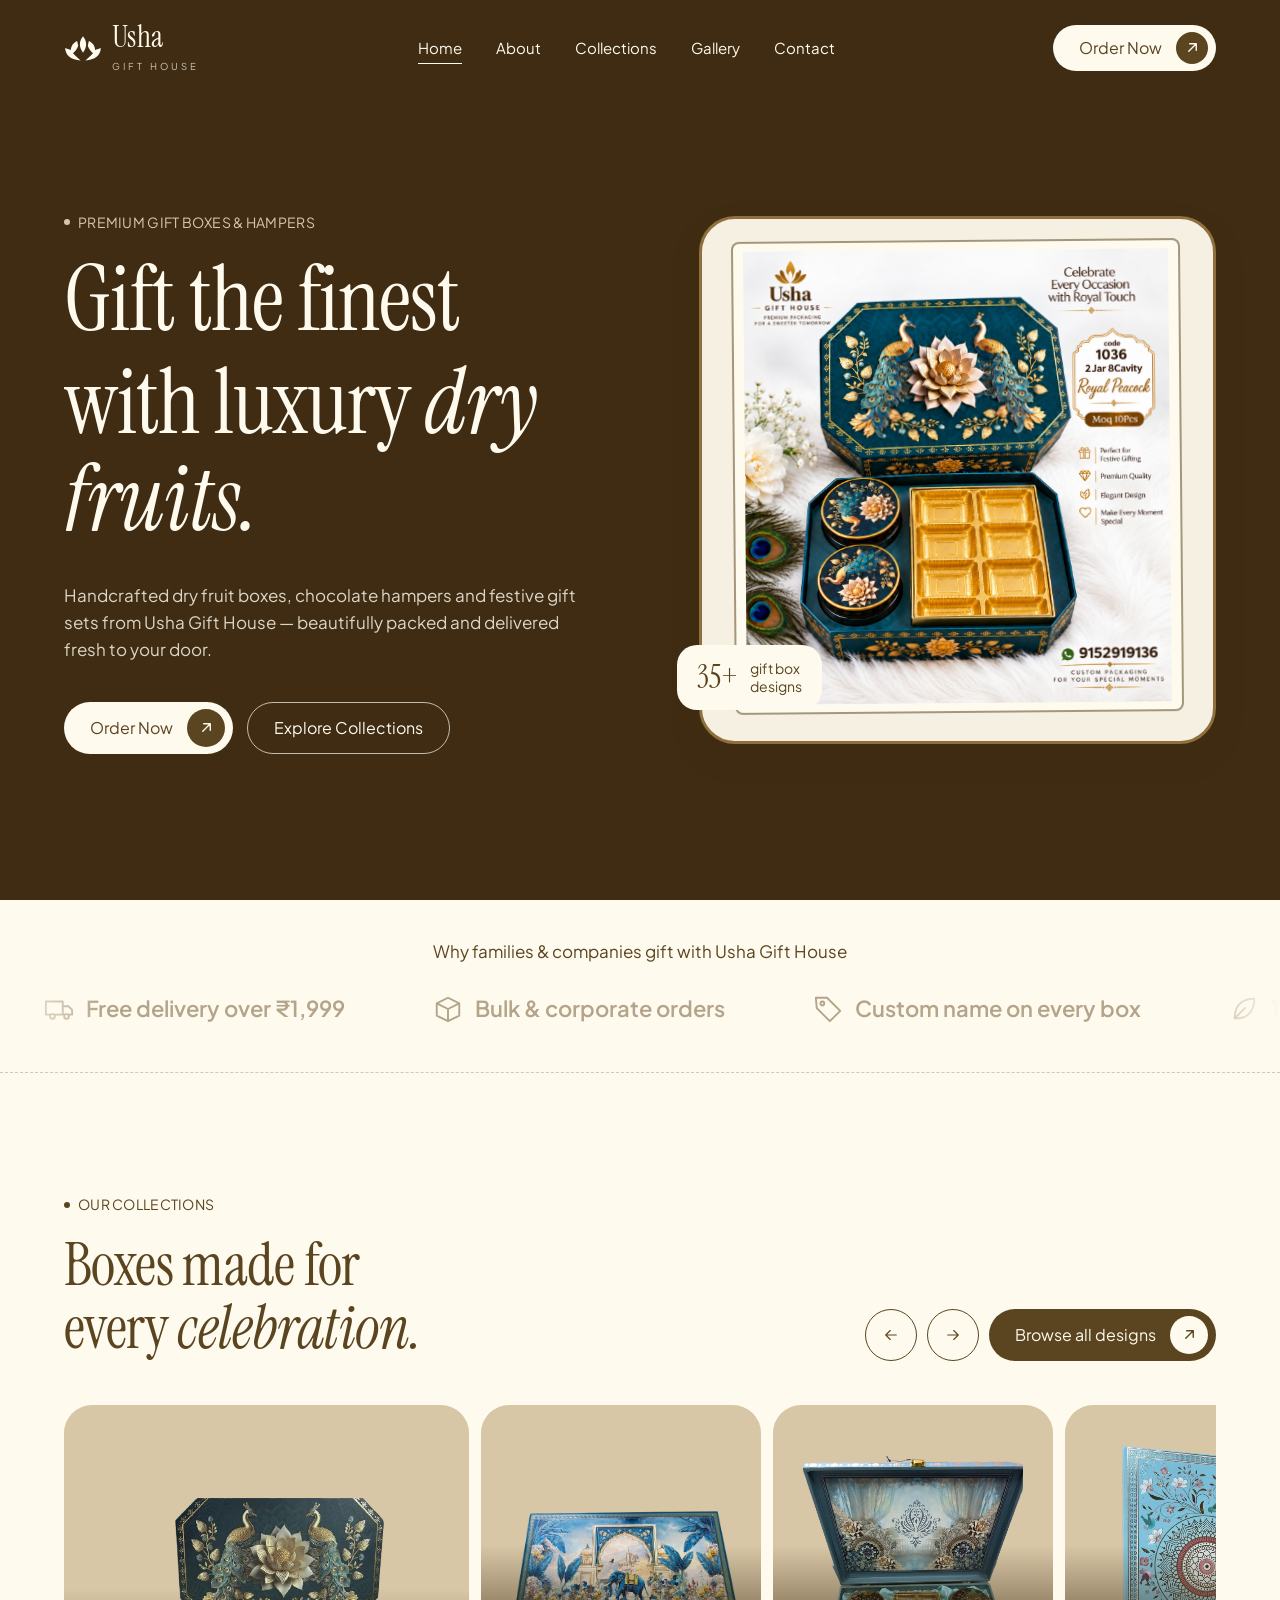
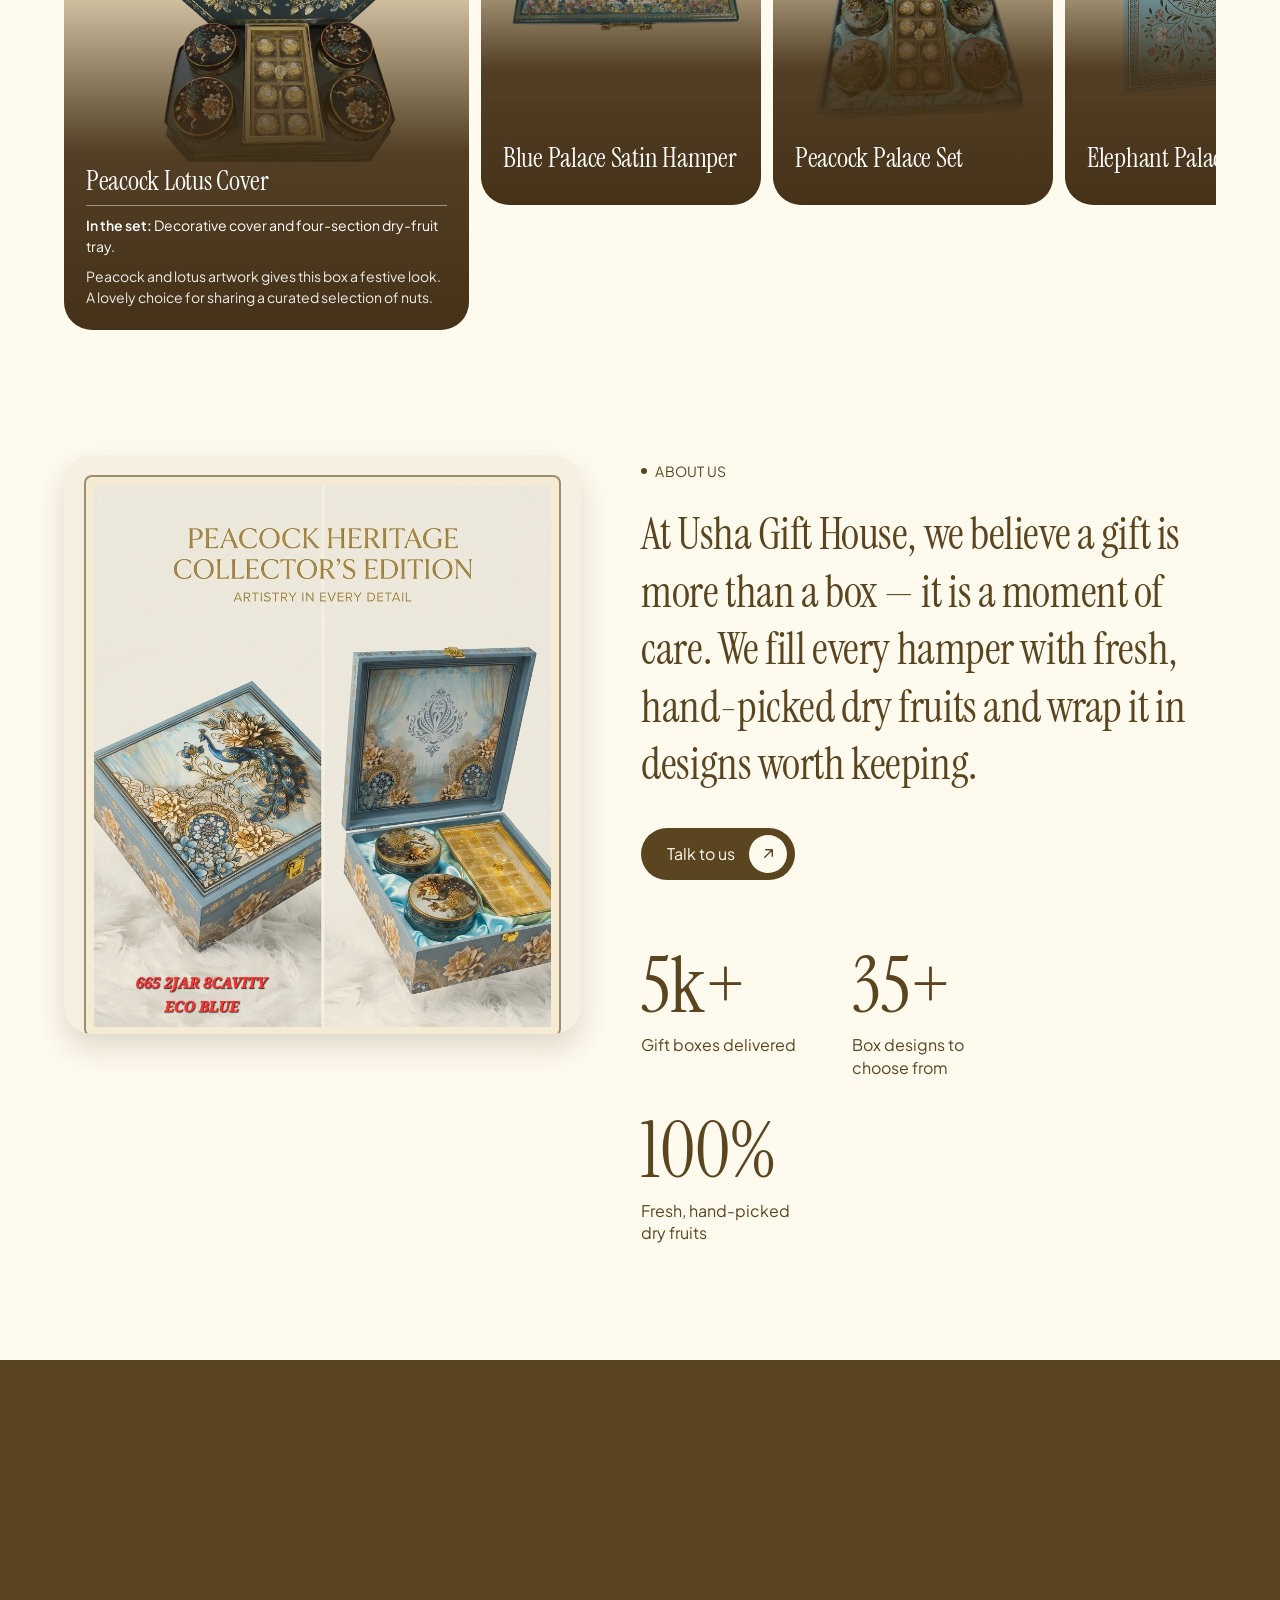
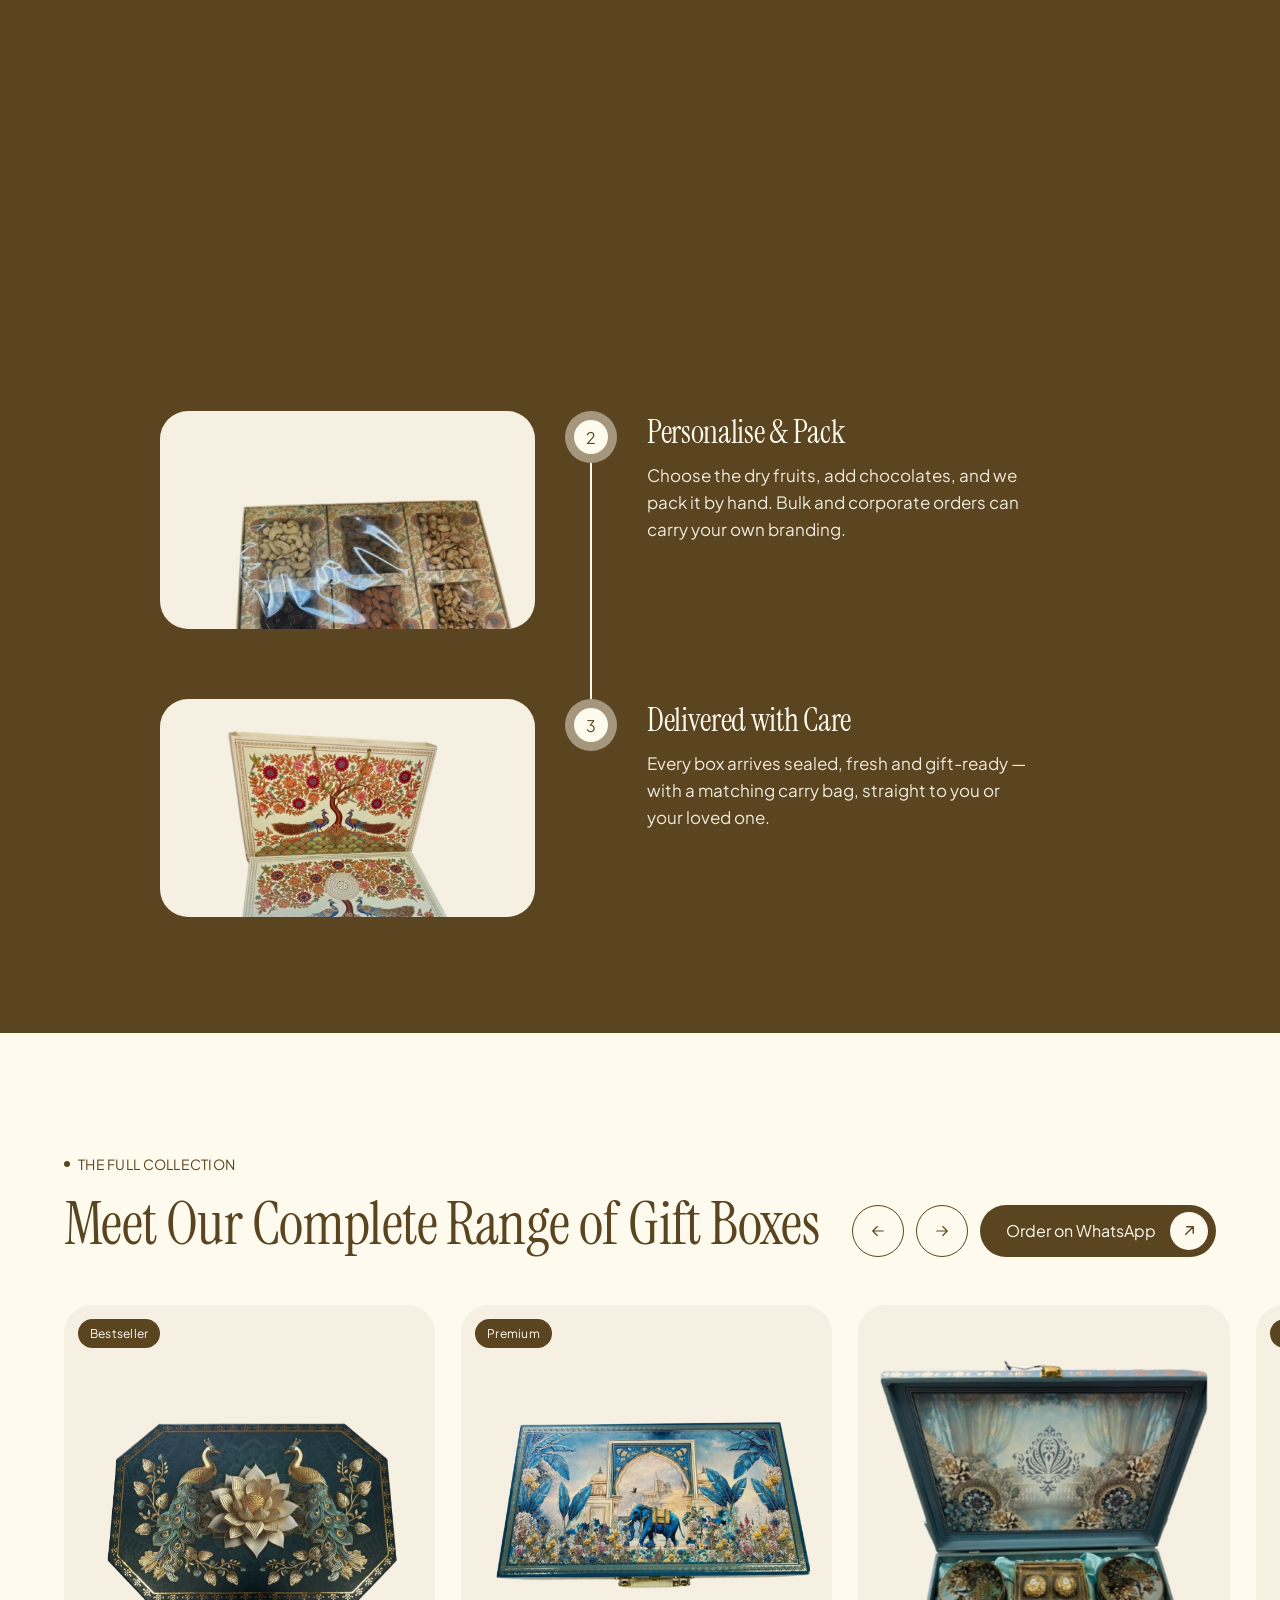
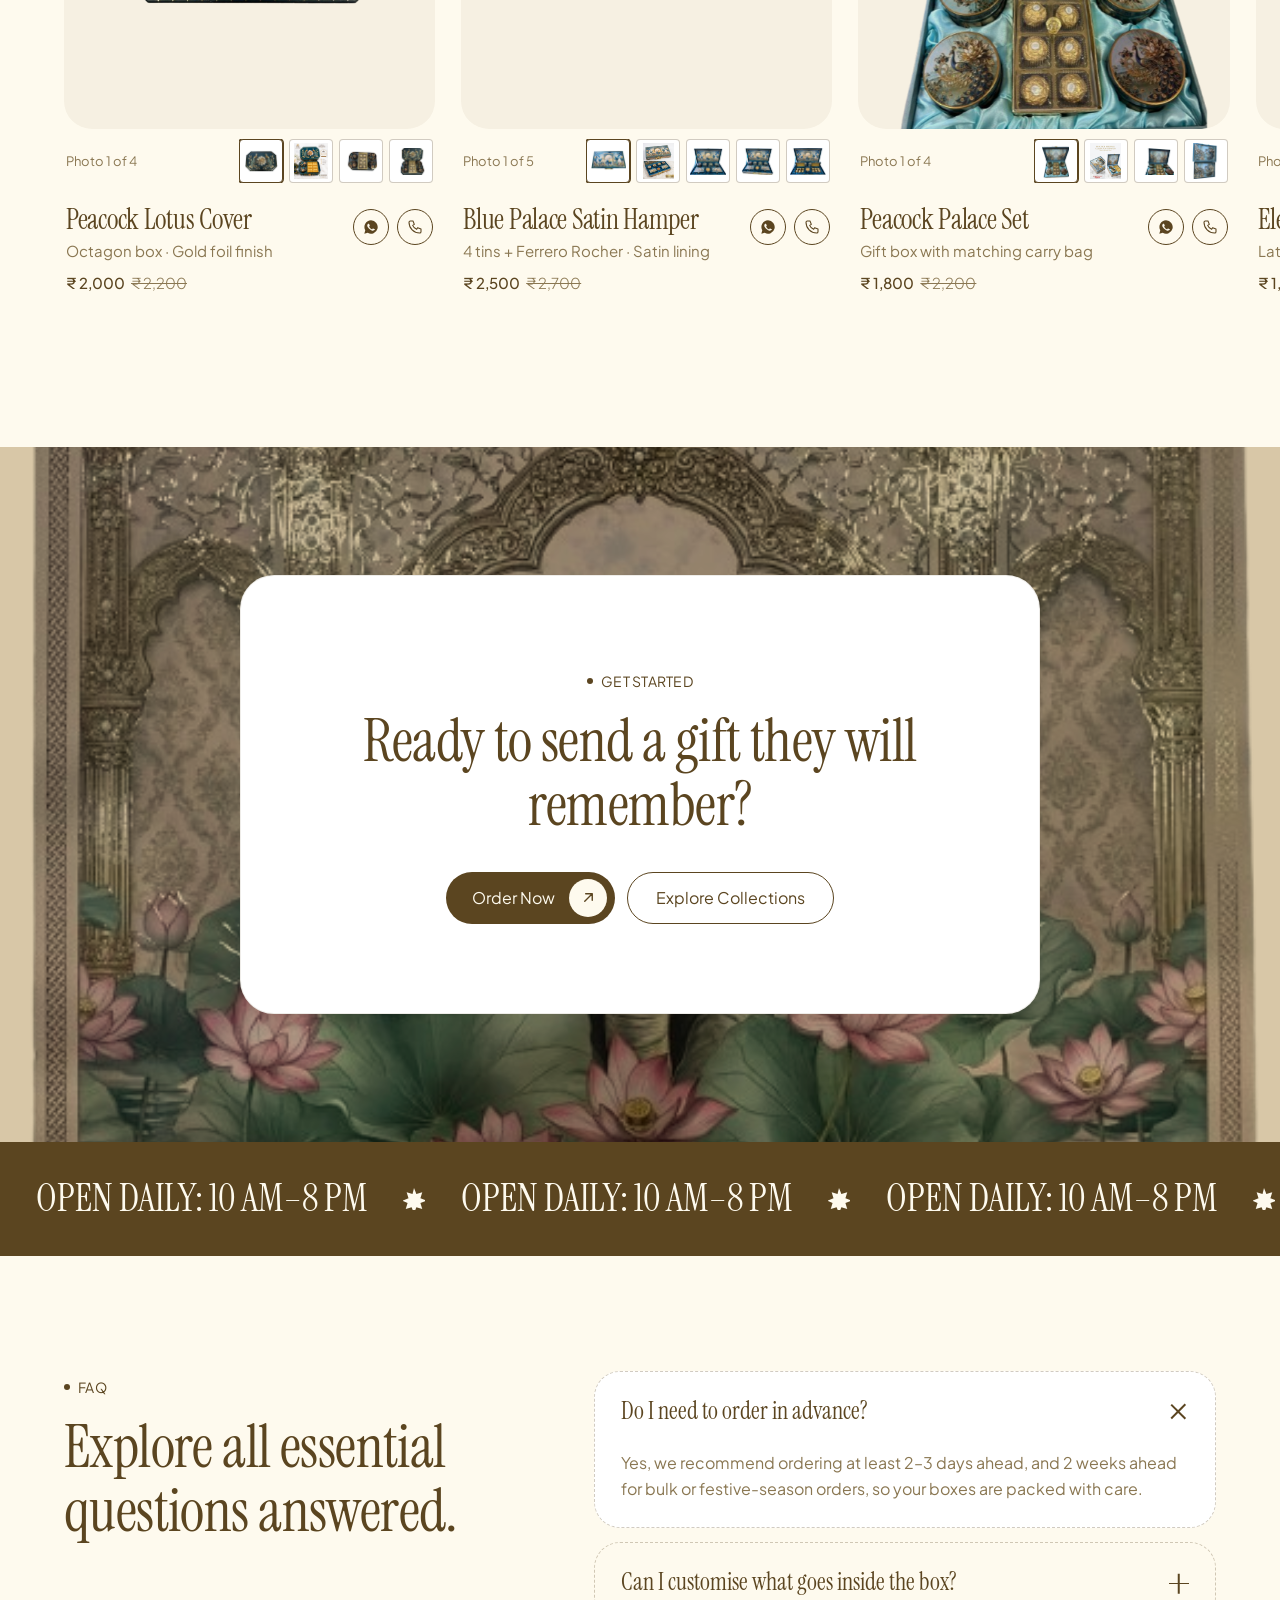
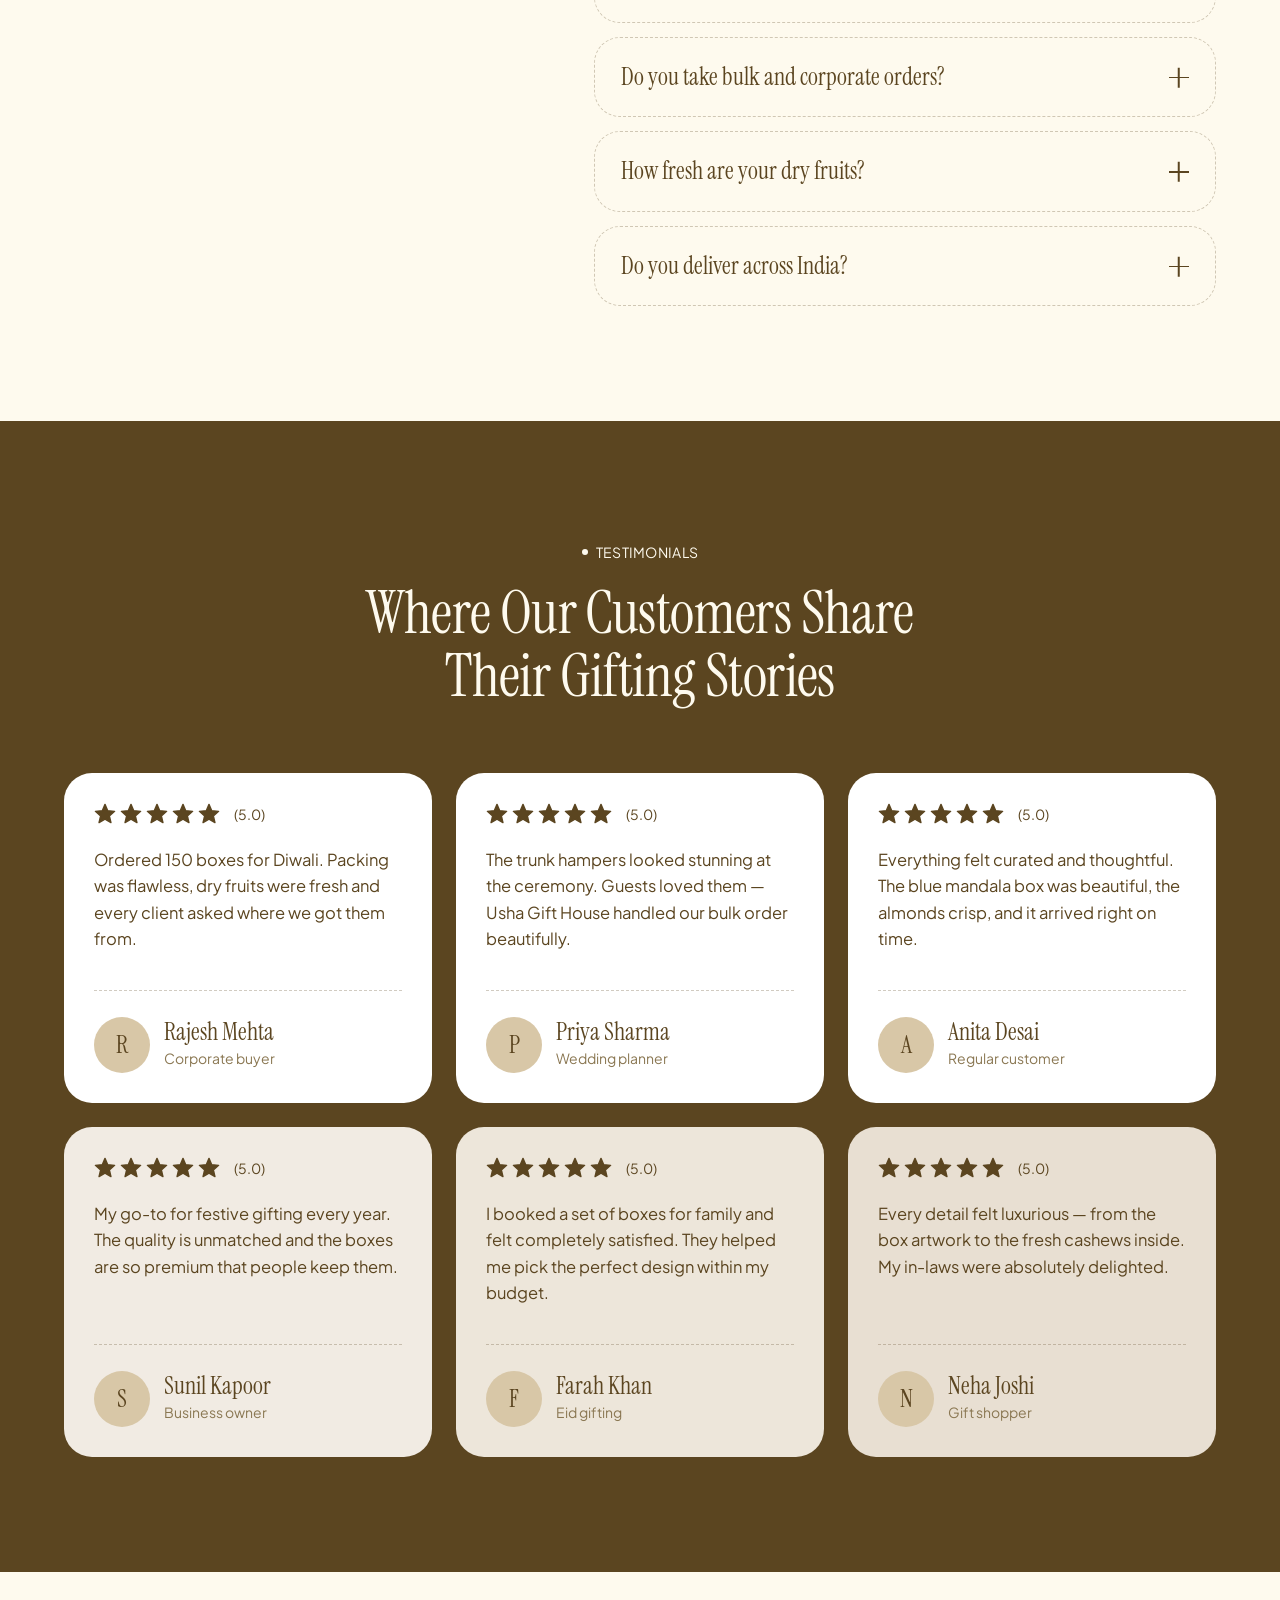
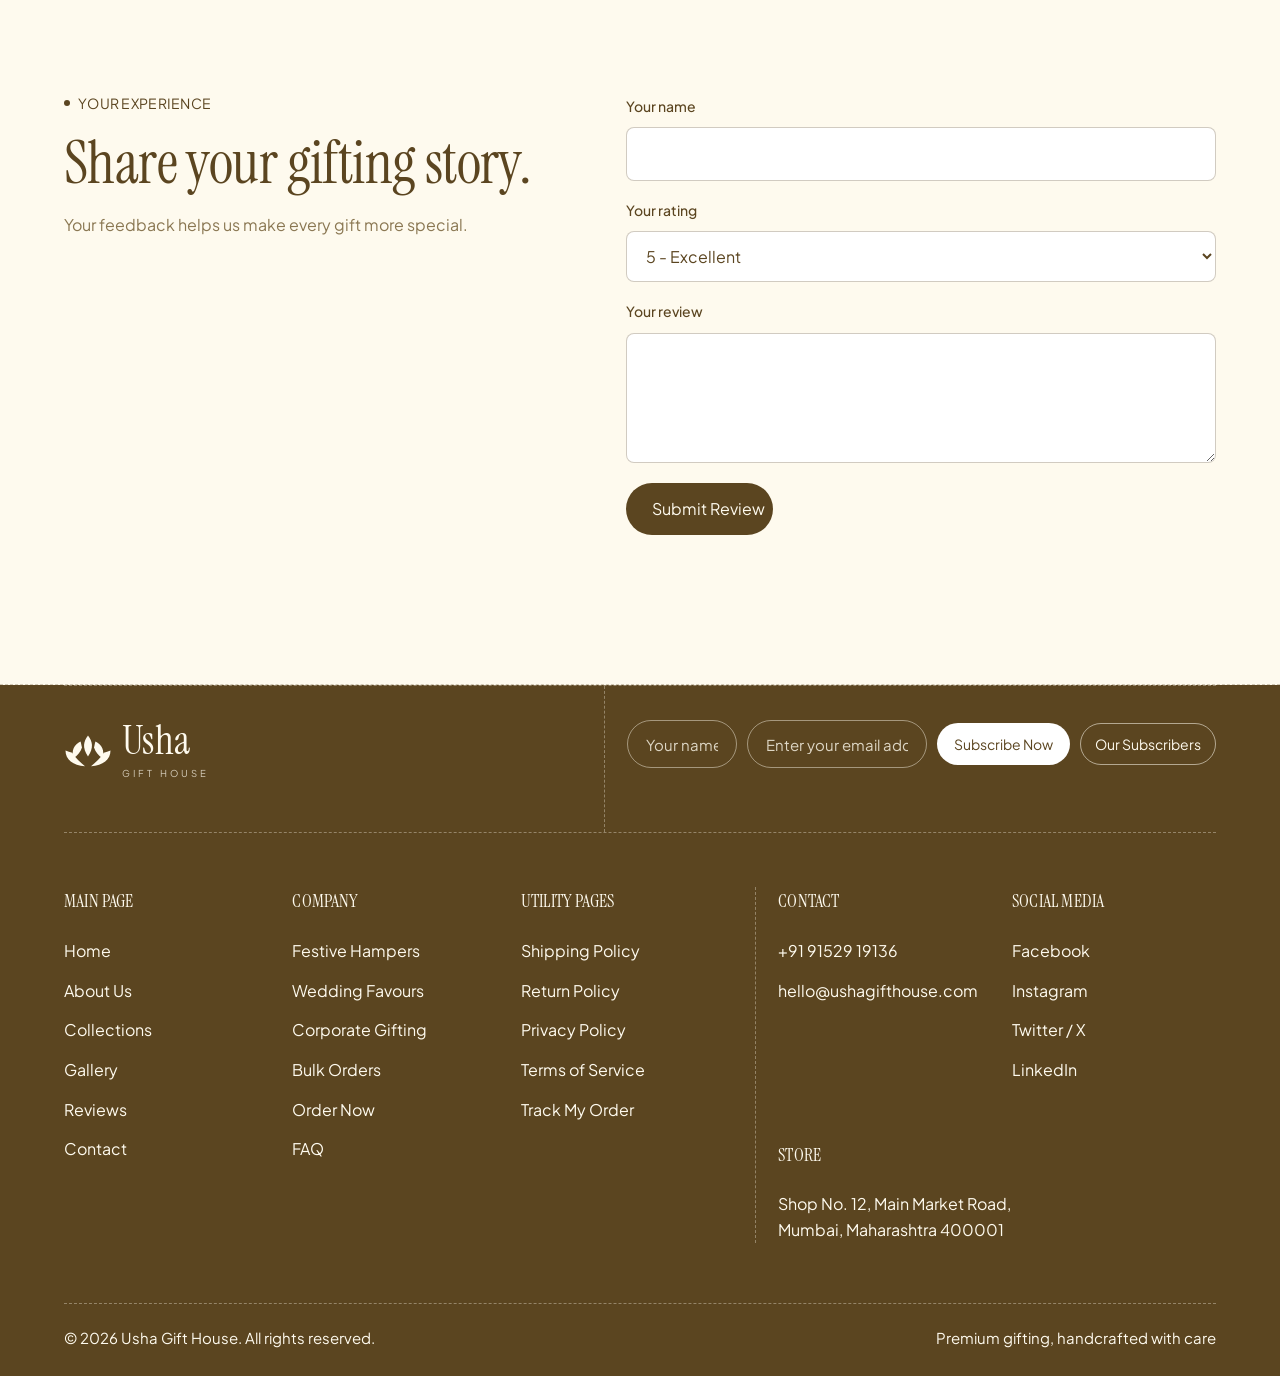
==== commit 5b393943: "usha" ====
--- a/index.html
+++ b/index.html
@@ -99,7 +99,7 @@
       </div>
     </div>
     <div class="collection-grid rv d1" id="cards">
-      <article class="collection-product" tabindex="0"><img src="images/a.png" alt="Peacock Lotus gift box and dry-fruit tray" loading="lazy"><div class="collection-copy"><h3>Peacock Lotus Cover</h3><p class="includes"><b>In the set:</b> Decorative cover and four-section dry-fruit tray.</p><p>Peacock and lotus artwork gives this box a festive look. A lovely choice for sharing a curated selection of nuts.</p></div></article>
+      <article class="collection-product on" tabindex="0"><img src="images/a.png" alt="Peacock Lotus gift box and dry-fruit tray" loading="lazy"><div class="collection-copy"><h3>Peacock Lotus Cover</h3><p class="includes"><b>In the set:</b> Decorative cover and four-section dry-fruit tray.</p><p>Peacock and lotus artwork gives this box a festive look. A lovely choice for sharing a curated selection of nuts.</p></div></article>
       <article class="collection-product" tabindex="0"><img src="images/b.png" alt="Blue satin hamper with four tins and chocolates" loading="lazy"><div class="collection-copy"><h3>Blue Palace Satin Hamper</h3><p class="includes"><b>In the set:</b> Four decorative tins, Ferrero Rocher tray and satin lining.</p><p>A generous hamper with a coordinated blue finish. Great for celebrations, family visits and special thank-you gifts.</p></div></article>
       <article class="collection-product" tabindex="0"><img src="images/c.png" alt="Peacock Palace gift box set" loading="lazy"><div class="collection-copy"><h3>Peacock Palace Set</h3><p class="includes"><b>In the set:</b> Matching gift box and carry bag.</p><p>Coordinated peacock artwork makes the presentation feel complete. Add your preferred dry fruits for a personal gift.</p></div></article>
       <article class="collection-product" tabindex="0"><img src="images/d.png" alt="Elephant Palace latch-lock trunk" loading="lazy"><div class="collection-copy"><h3>Elephant Palace Trunk</h3><p class="includes"><b>In the set:</b> Decorative latch-lock trunk with space for hamper items.</p><p>Palace artwork turns this keepsake-style trunk into a memorable presentation. Choose dry fruits, chocolates or a mix to fill it.</p></div></article>
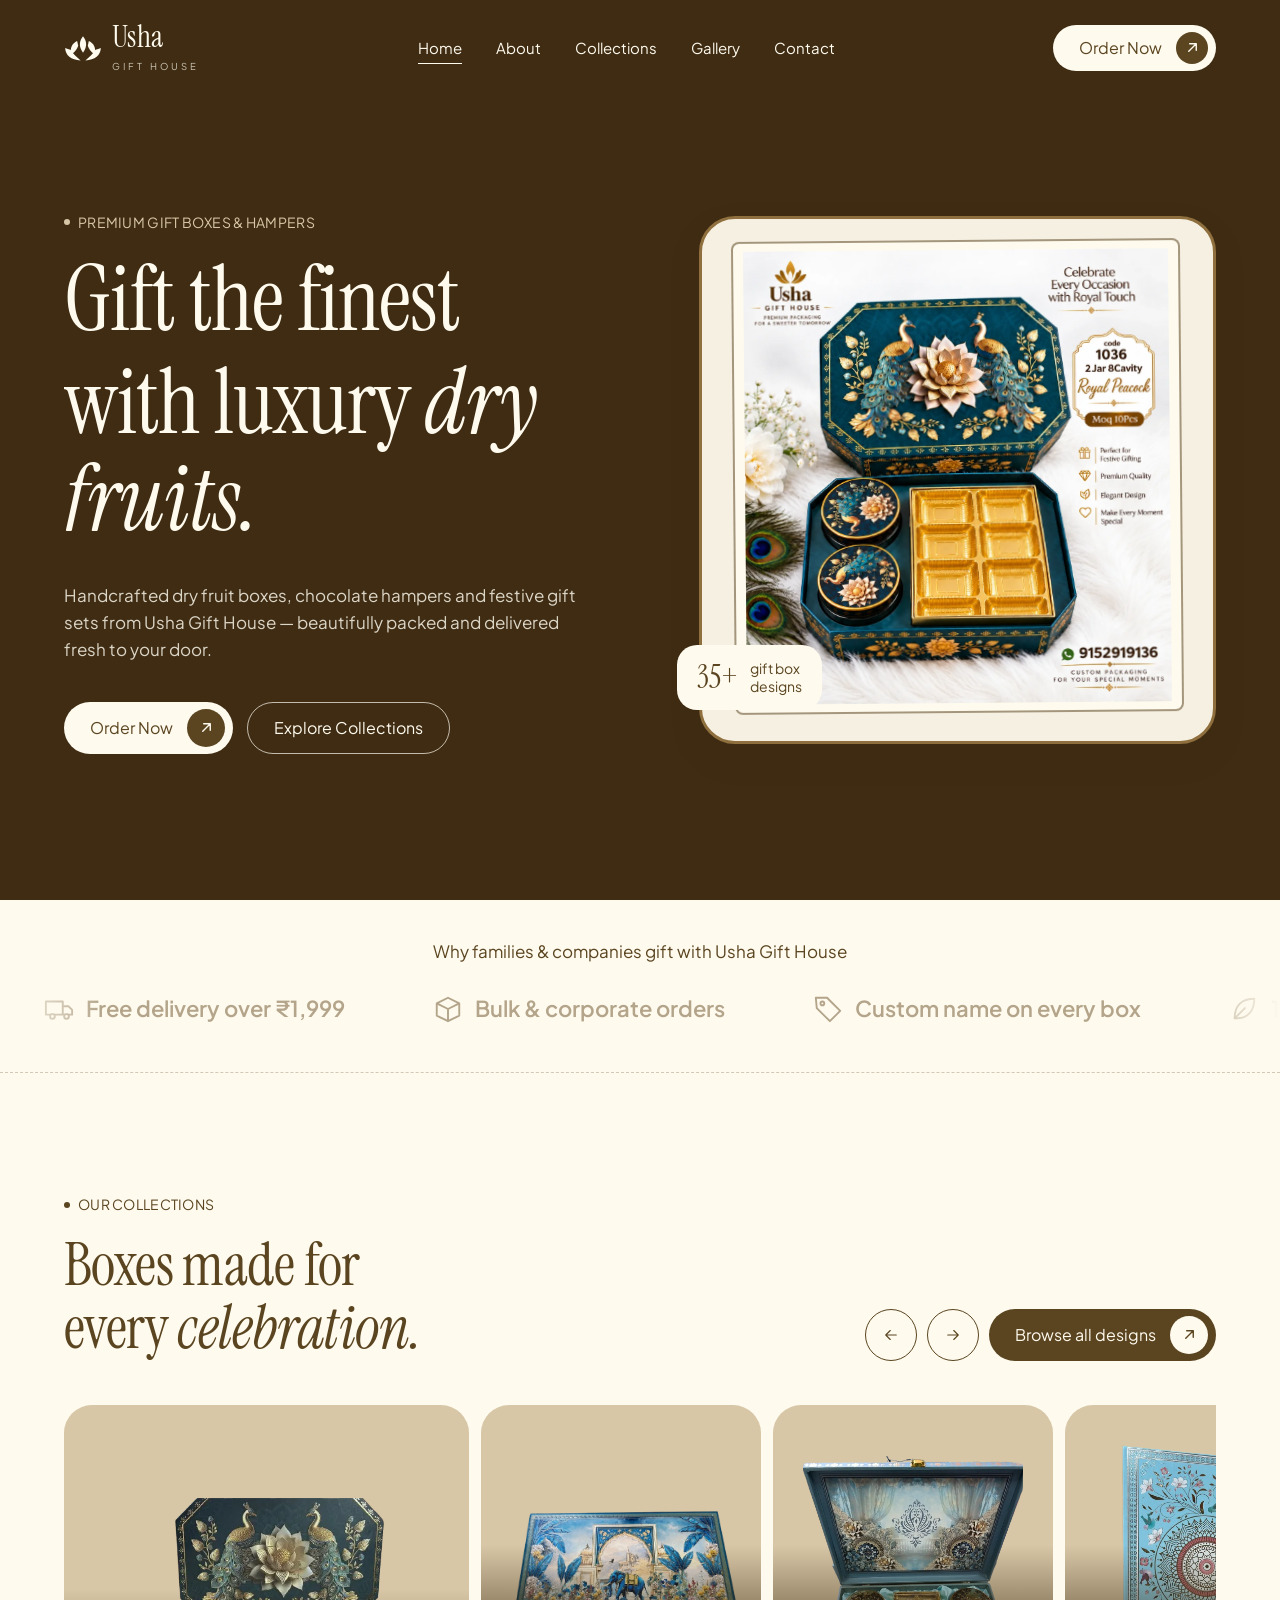
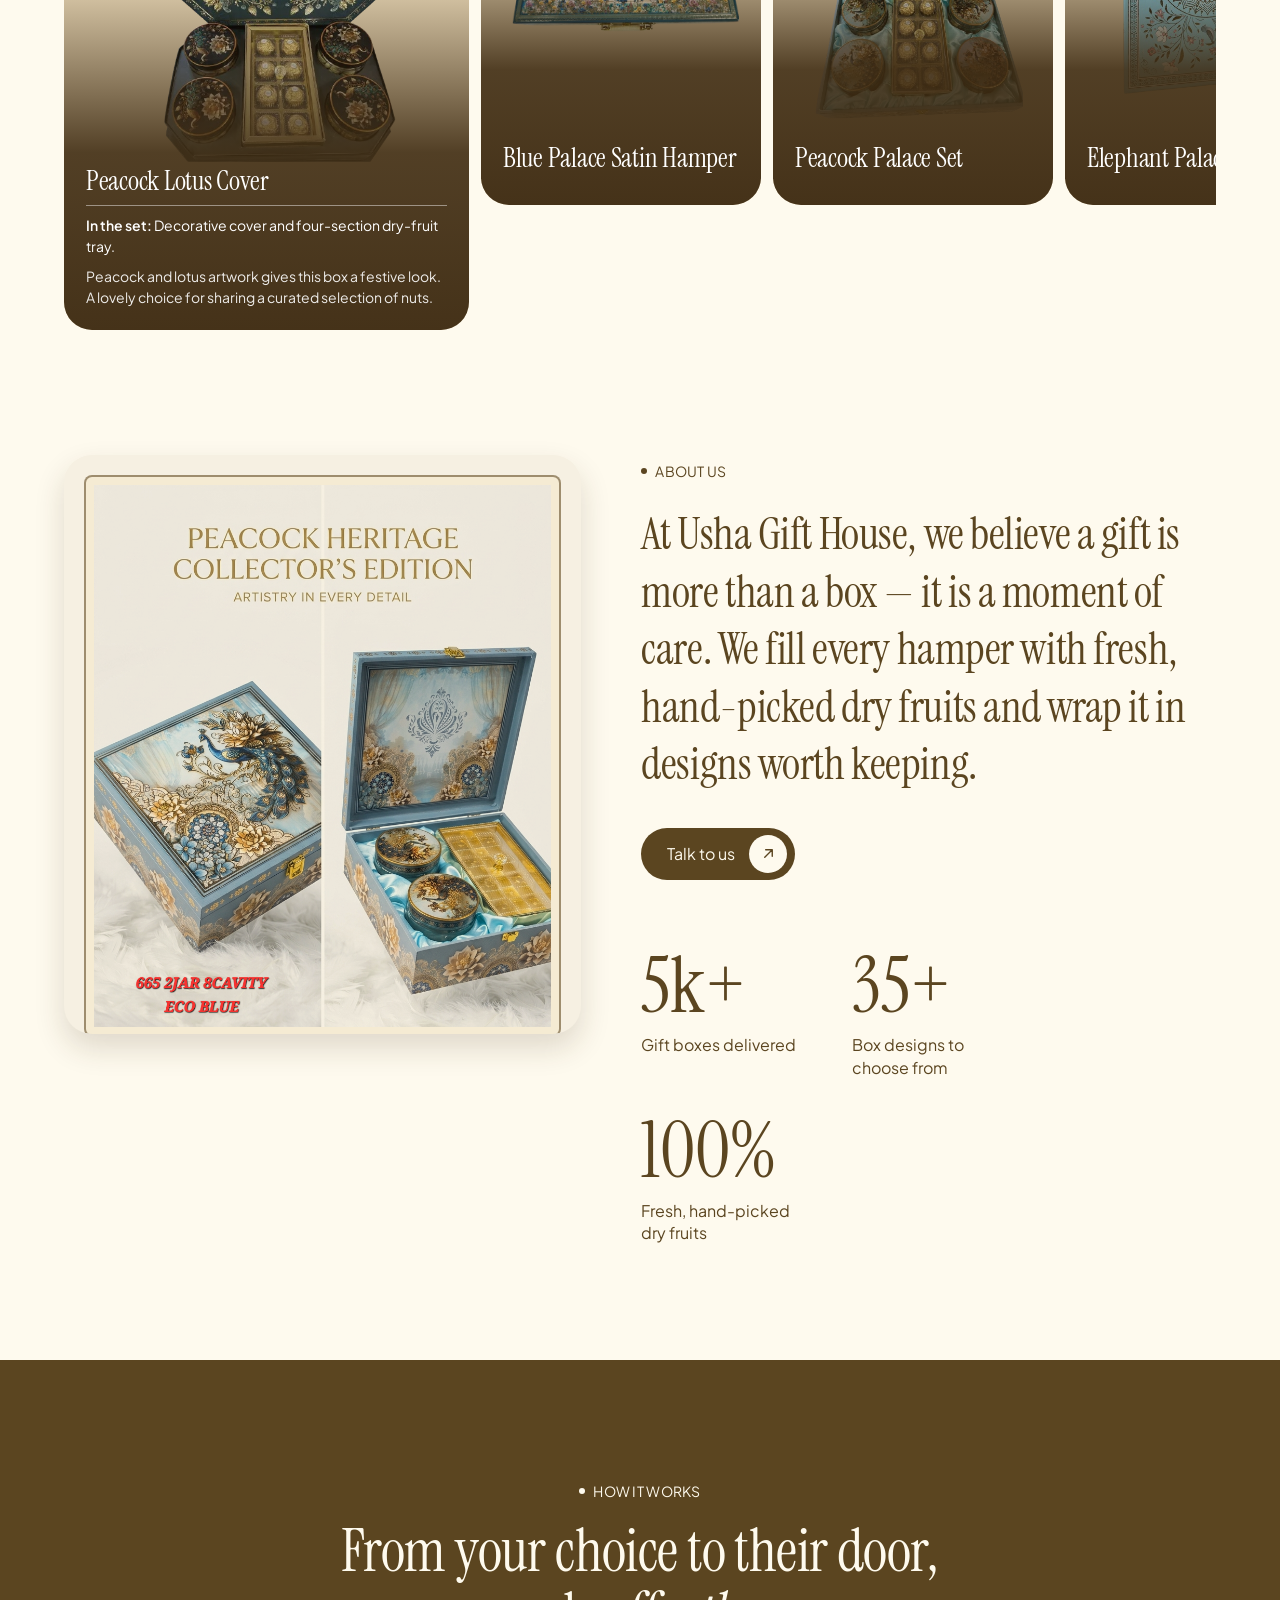
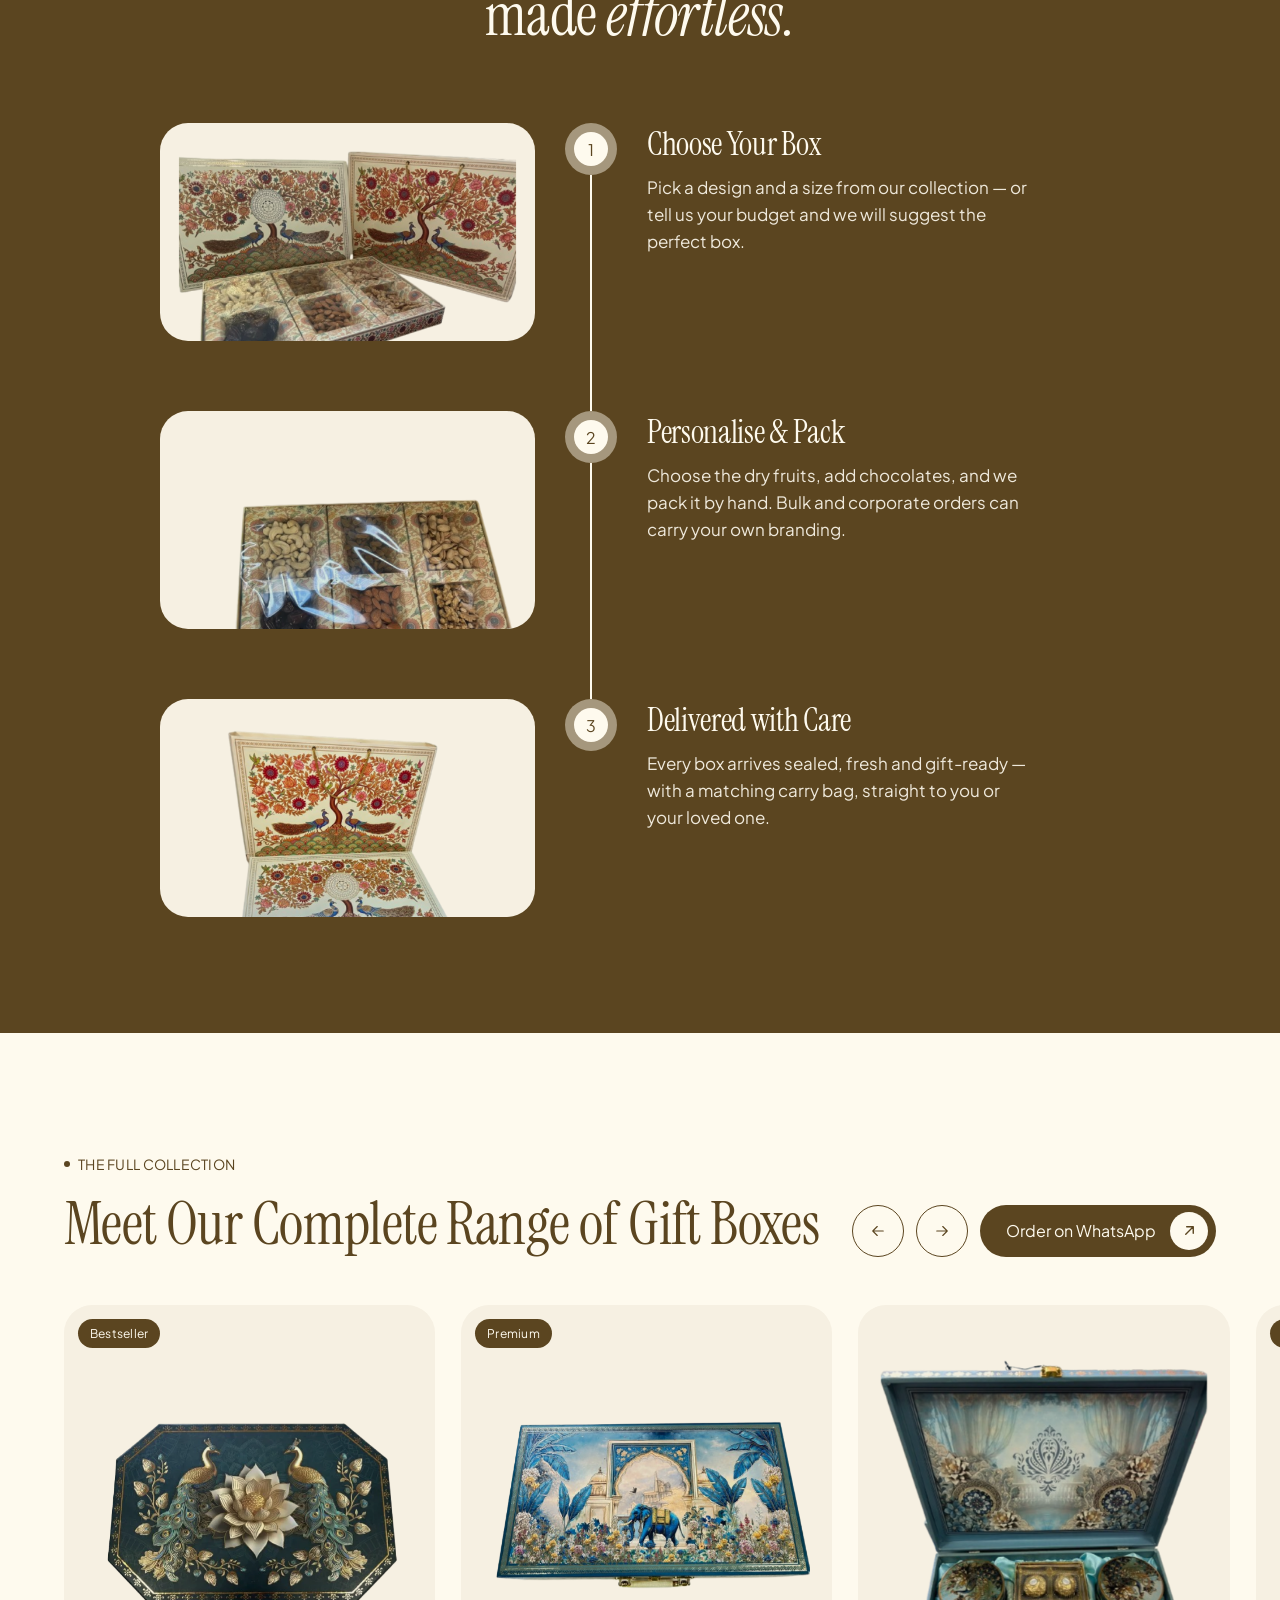
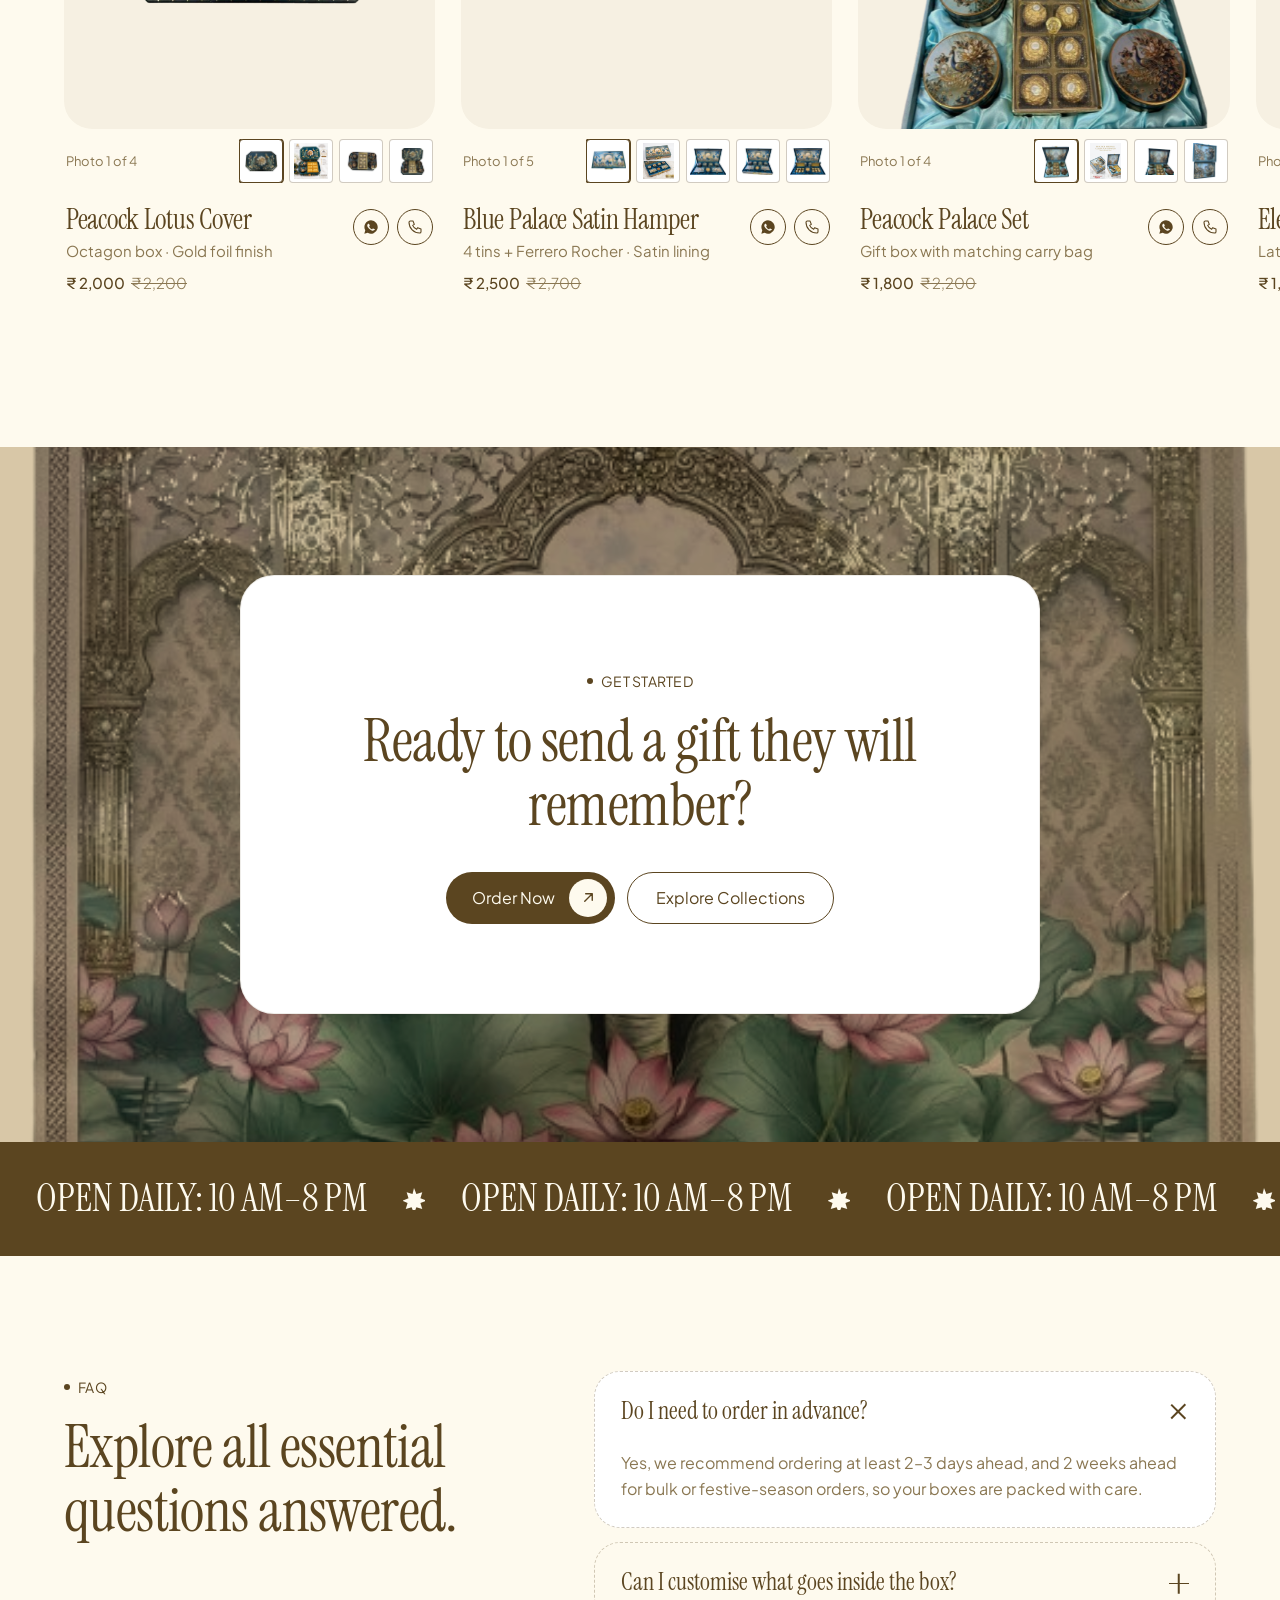
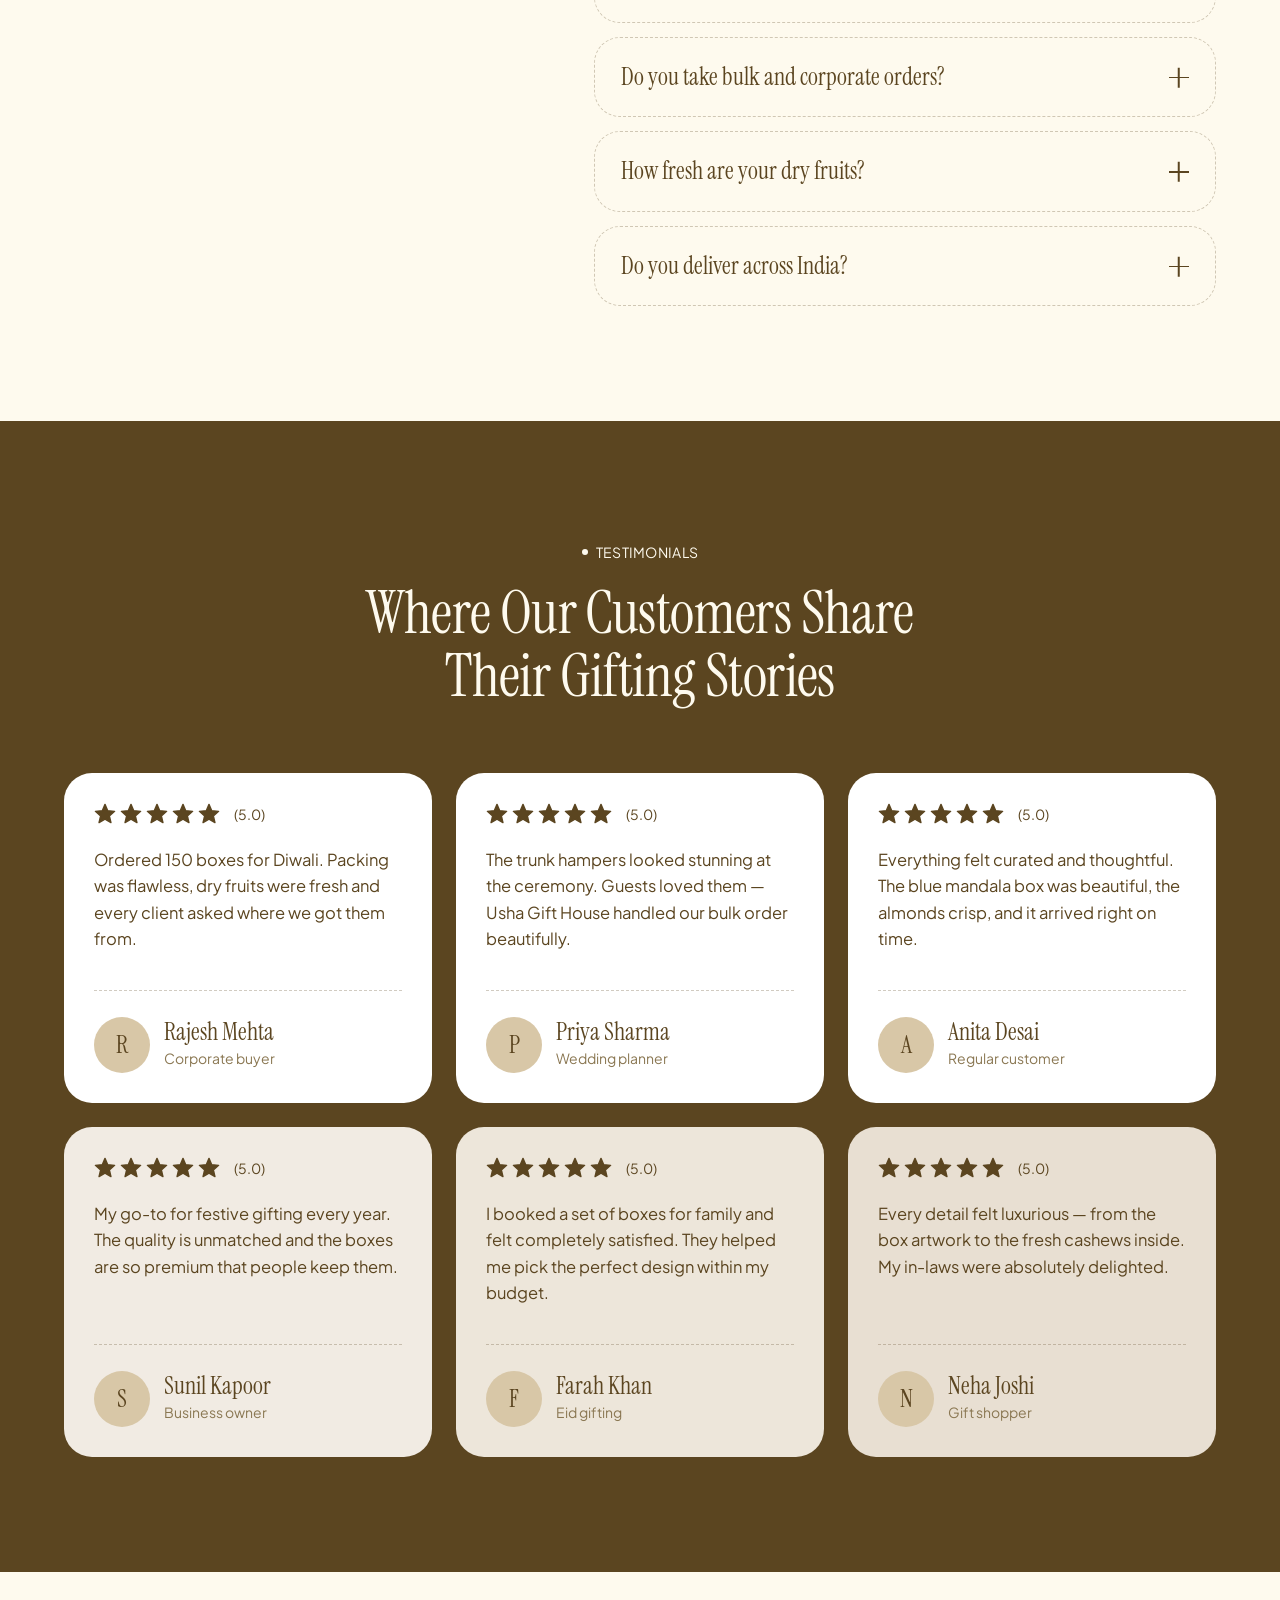
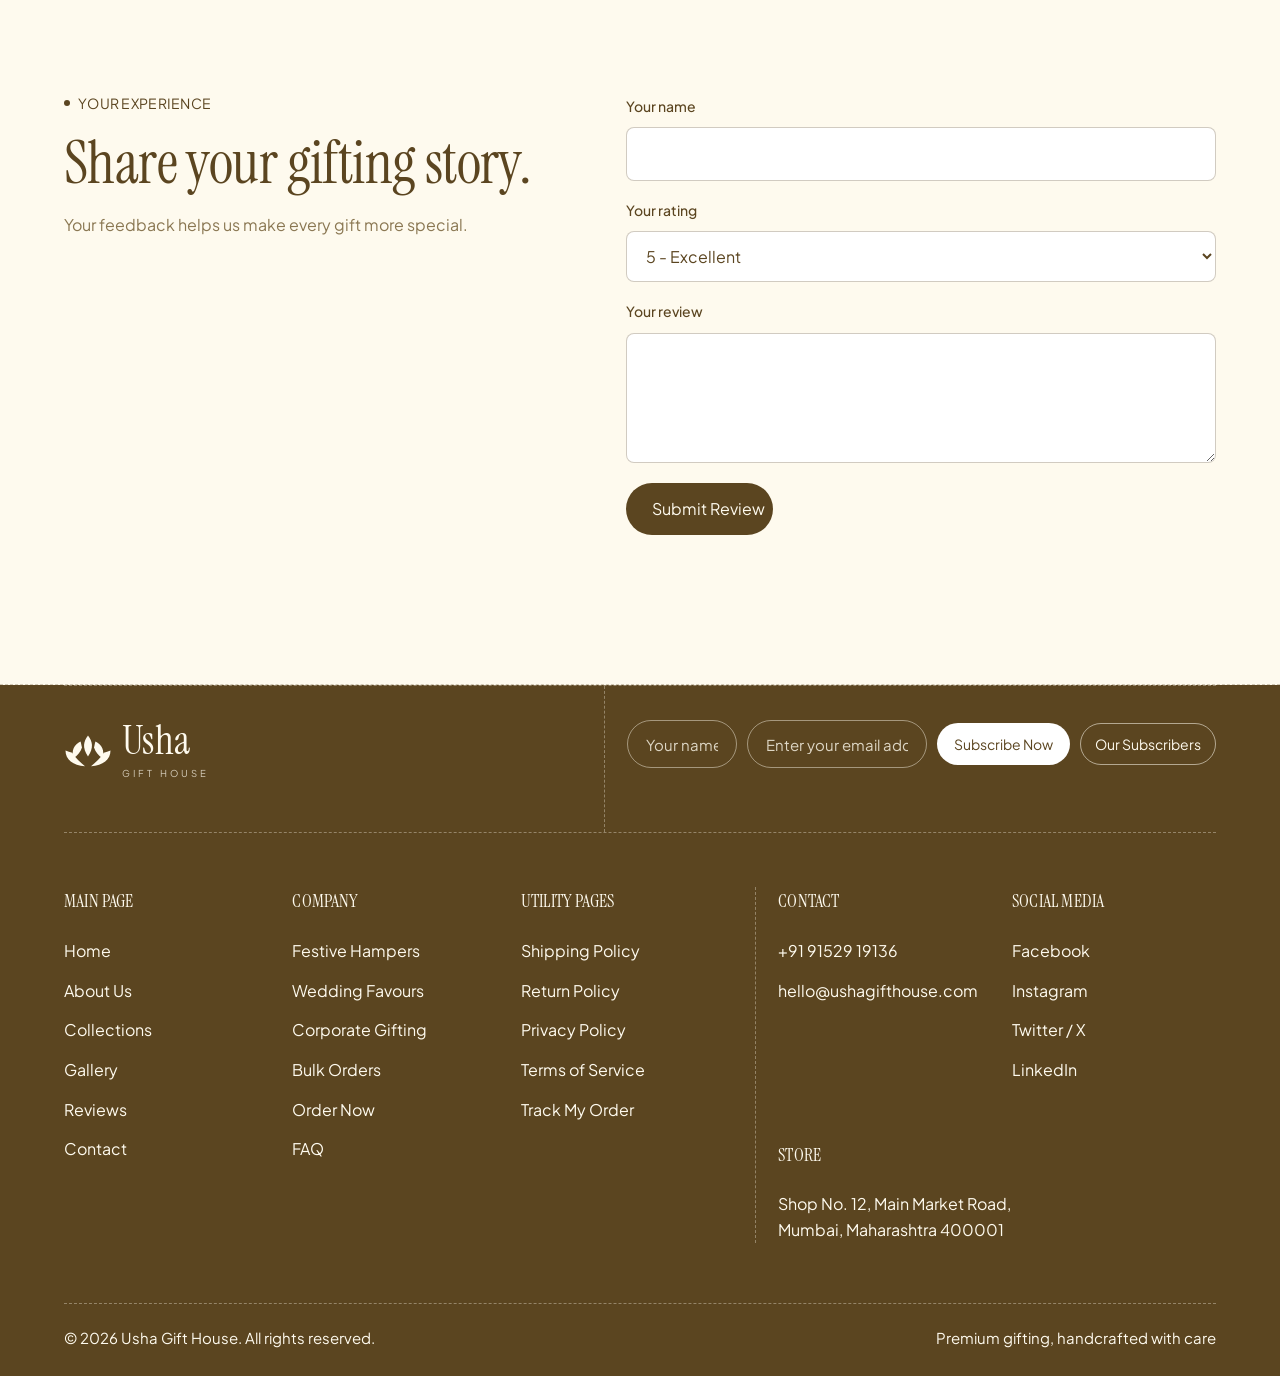
==== commit 86061dc9: "usha" ====
--- a/index.html
+++ b/index.html
@@ -72,7 +72,7 @@
       </div>
     </div>
     <div class="hero-art">
-      <div class="hero-panel"><img id="heroImg" src="images/a_1.png" alt="Gift box and dry fruits"></div>
+      <div class="hero-panel"><img id="heroImg" src="images/a_1.webp" alt="Gift box and dry fruits" fetchpriority="high" decoding="async"></div>
       <div class="hero-tag"><b>35+</b><span>gift box<br>designs</span></div>
     </div>
   </div>
@@ -99,7 +99,7 @@
       </div>
     </div>
     <div class="collection-grid rv d1" id="cards">
-      <article class="collection-product on" tabindex="0"><img src="images/a.png" alt="Peacock Lotus gift box and dry-fruit tray" loading="lazy"><div class="collection-copy"><h3>Peacock Lotus Cover</h3><p class="includes"><b>In the set:</b> Decorative cover and four-section dry-fruit tray.</p><p>Peacock and lotus artwork gives this box a festive look. A lovely choice for sharing a curated selection of nuts.</p></div></article>
+      <article class="collection-product on" tabindex="0"><img src="images/a.webp" alt="Peacock Lotus gift box and dry-fruit tray" loading="lazy"><div class="collection-copy"><h3>Peacock Lotus Cover</h3><p class="includes"><b>In the set:</b> Decorative cover and four-section dry-fruit tray.</p><p>Peacock and lotus artwork gives this box a festive look. A lovely choice for sharing a curated selection of nuts.</p></div></article>
       <article class="collection-product" tabindex="0"><img src="images/b.png" alt="Blue satin hamper with four tins and chocolates" loading="lazy"><div class="collection-copy"><h3>Blue Palace Satin Hamper</h3><p class="includes"><b>In the set:</b> Four decorative tins, Ferrero Rocher tray and satin lining.</p><p>A generous hamper with a coordinated blue finish. Great for celebrations, family visits and special thank-you gifts.</p></div></article>
       <article class="collection-product" tabindex="0"><img src="images/c.png" alt="Peacock Palace gift box set" loading="lazy"><div class="collection-copy"><h3>Peacock Palace Set</h3><p class="includes"><b>In the set:</b> Matching gift box and carry bag.</p><p>Coordinated peacock artwork makes the presentation feel complete. Add your preferred dry fruits for a personal gift.</p></div></article>
       <article class="collection-product" tabindex="0"><img src="images/d.png" alt="Elephant Palace latch-lock trunk" loading="lazy"><div class="collection-copy"><h3>Elephant Palace Trunk</h3><p class="includes"><b>In the set:</b> Decorative latch-lock trunk with space for hamper items.</p><p>Palace artwork turns this keepsake-style trunk into a memorable presentation. Choose dry fruits, chocolates or a mix to fill it.</p></div></article>
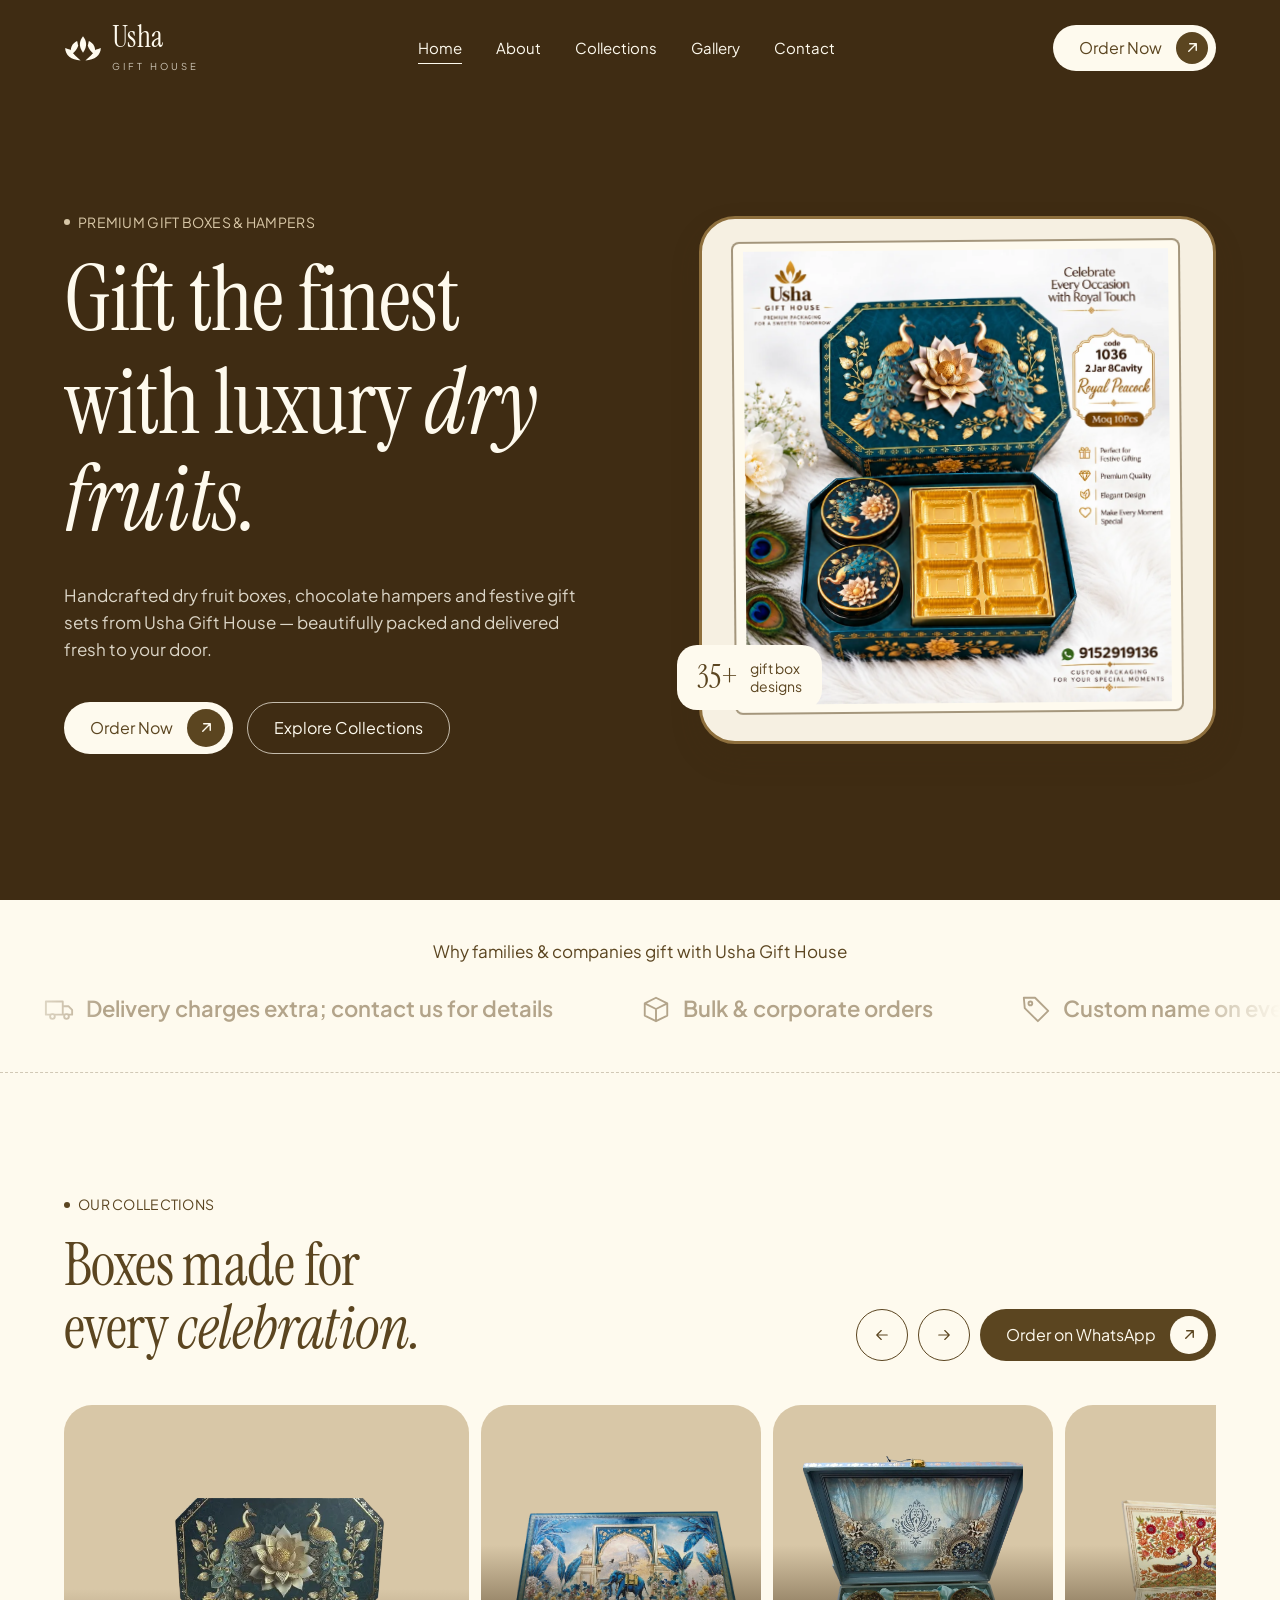
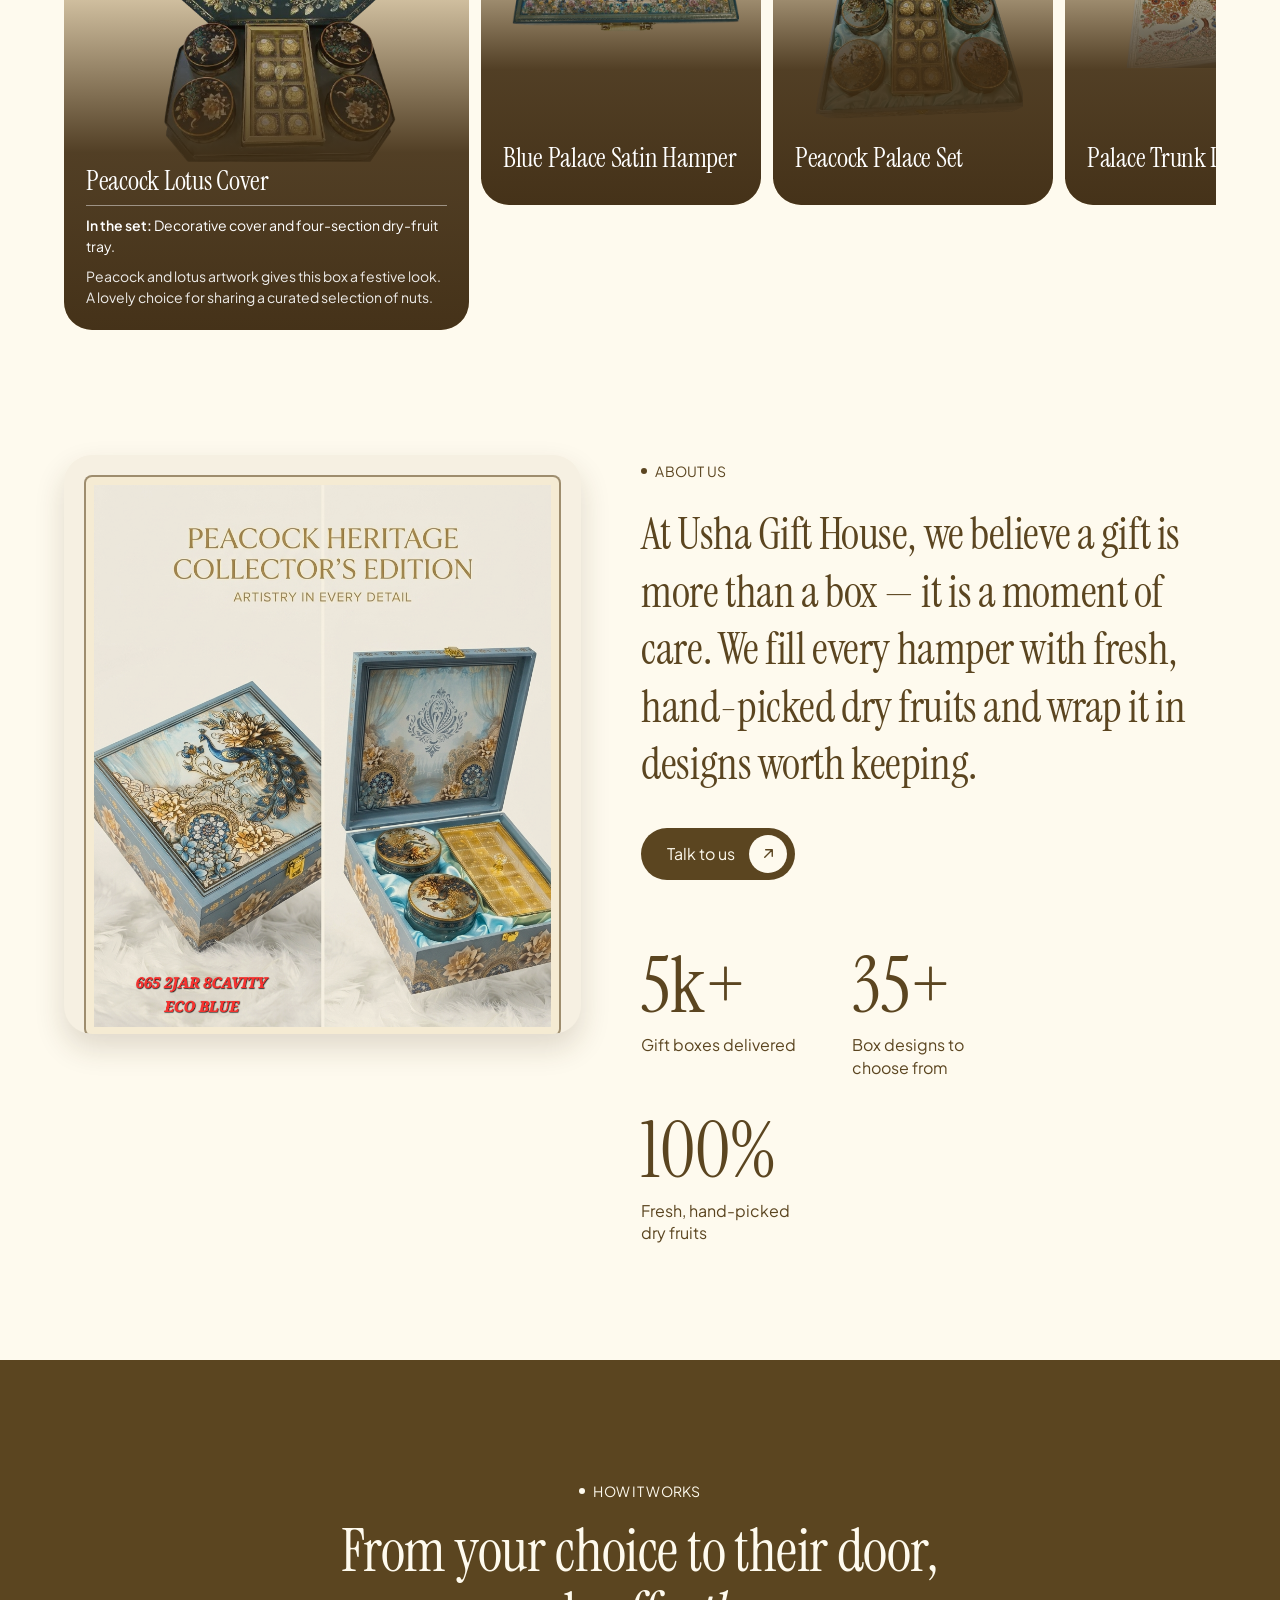
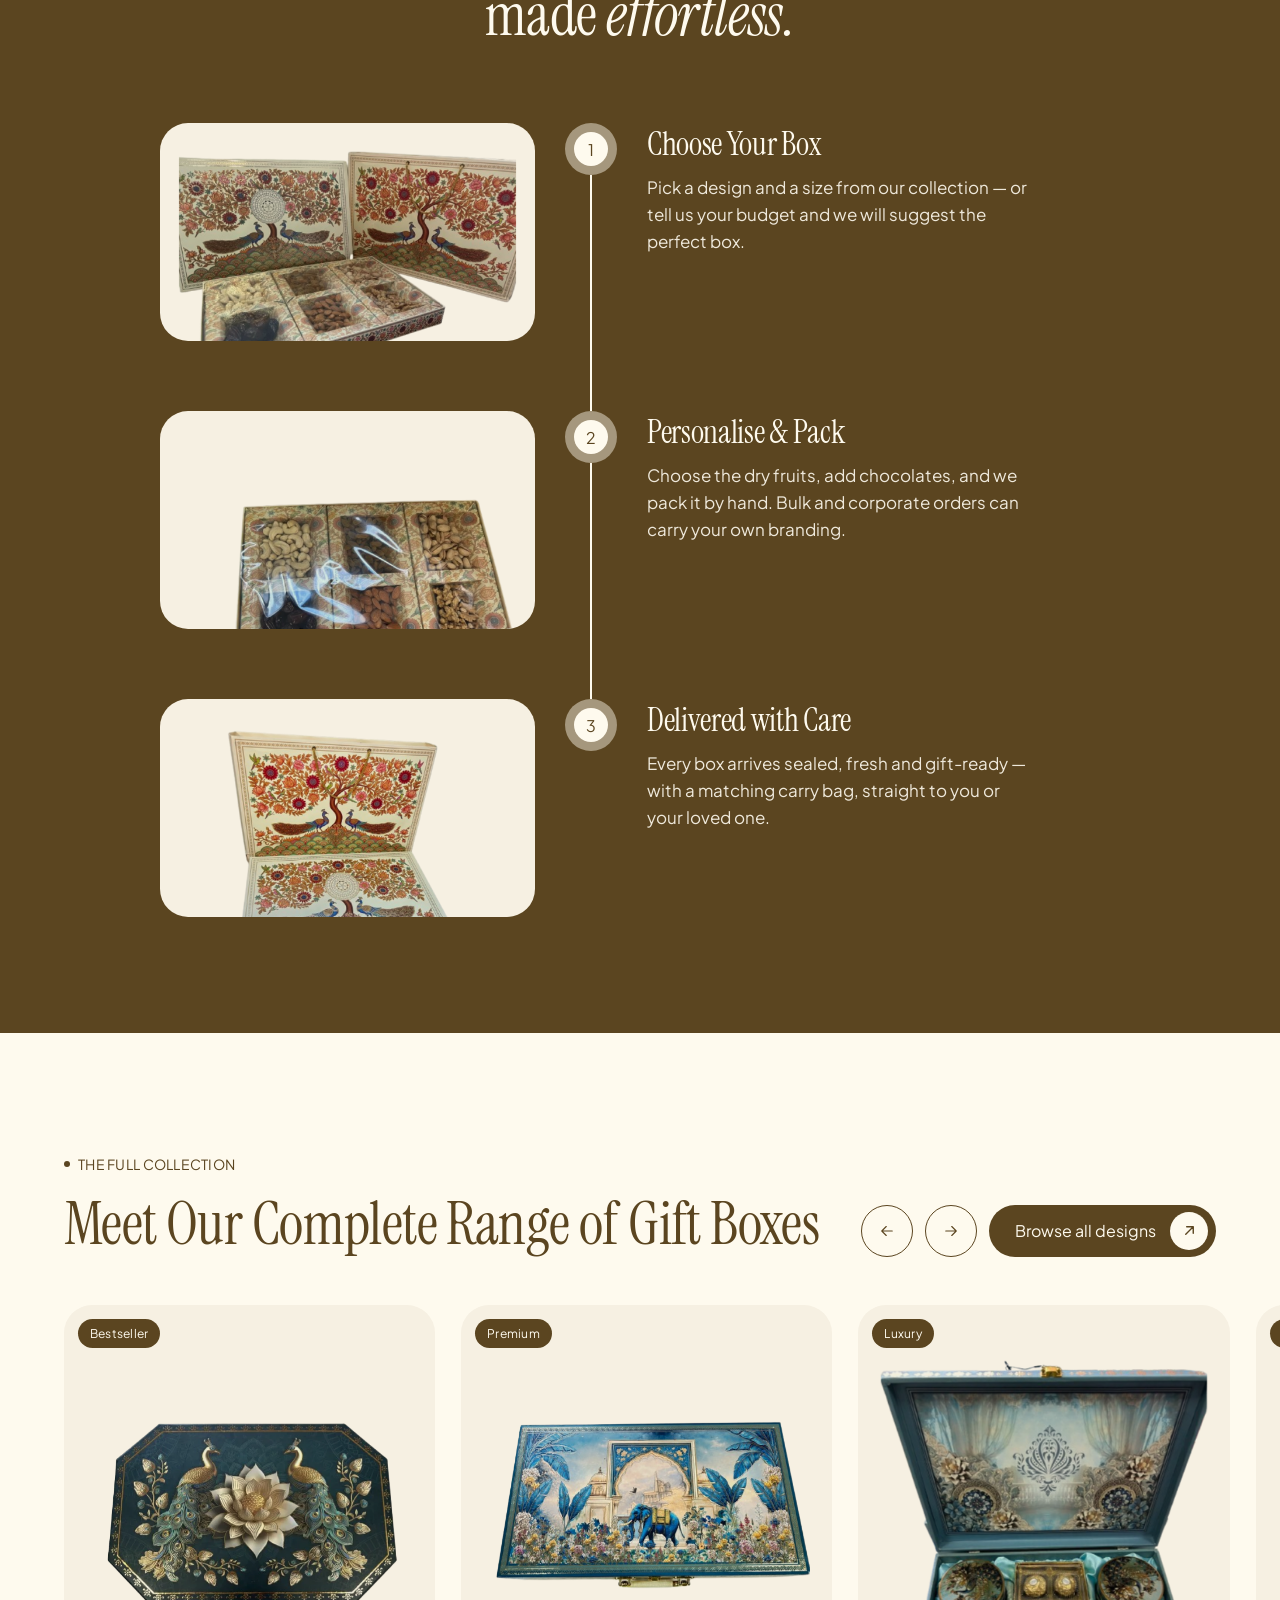
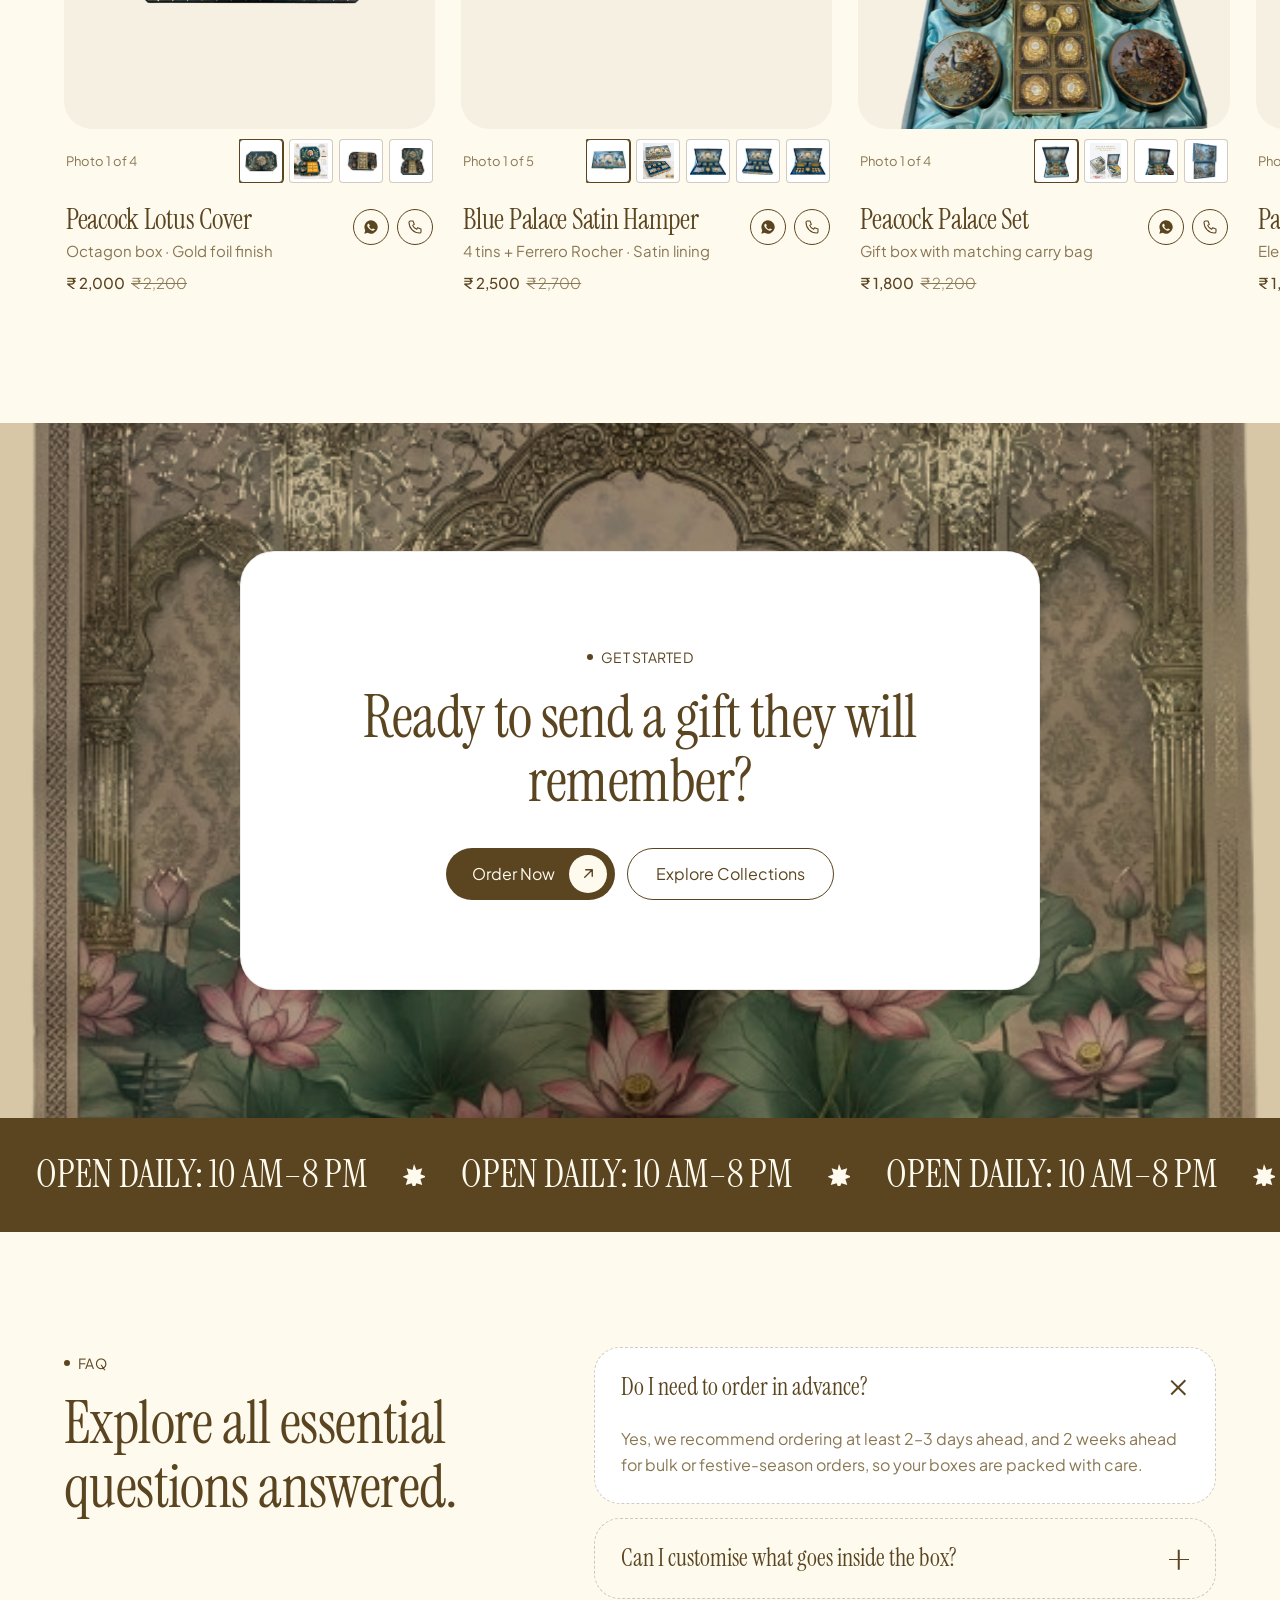
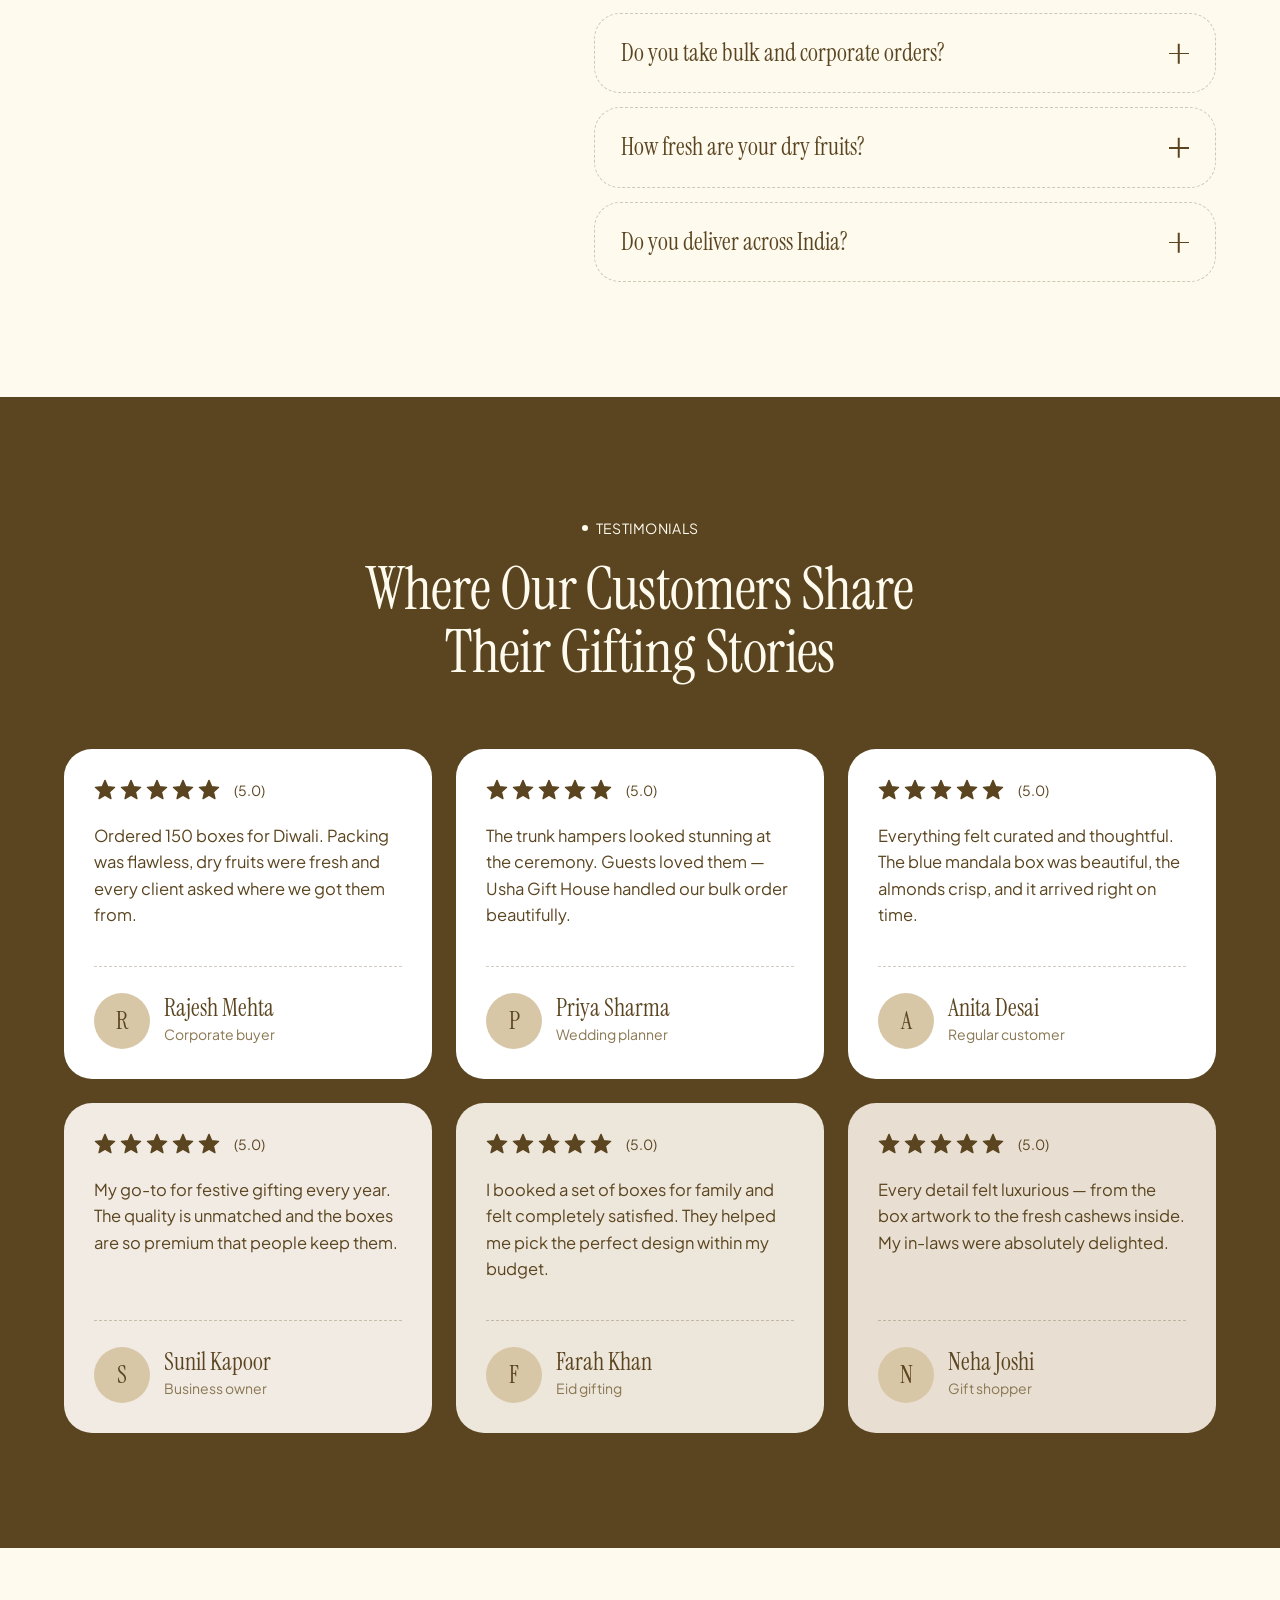
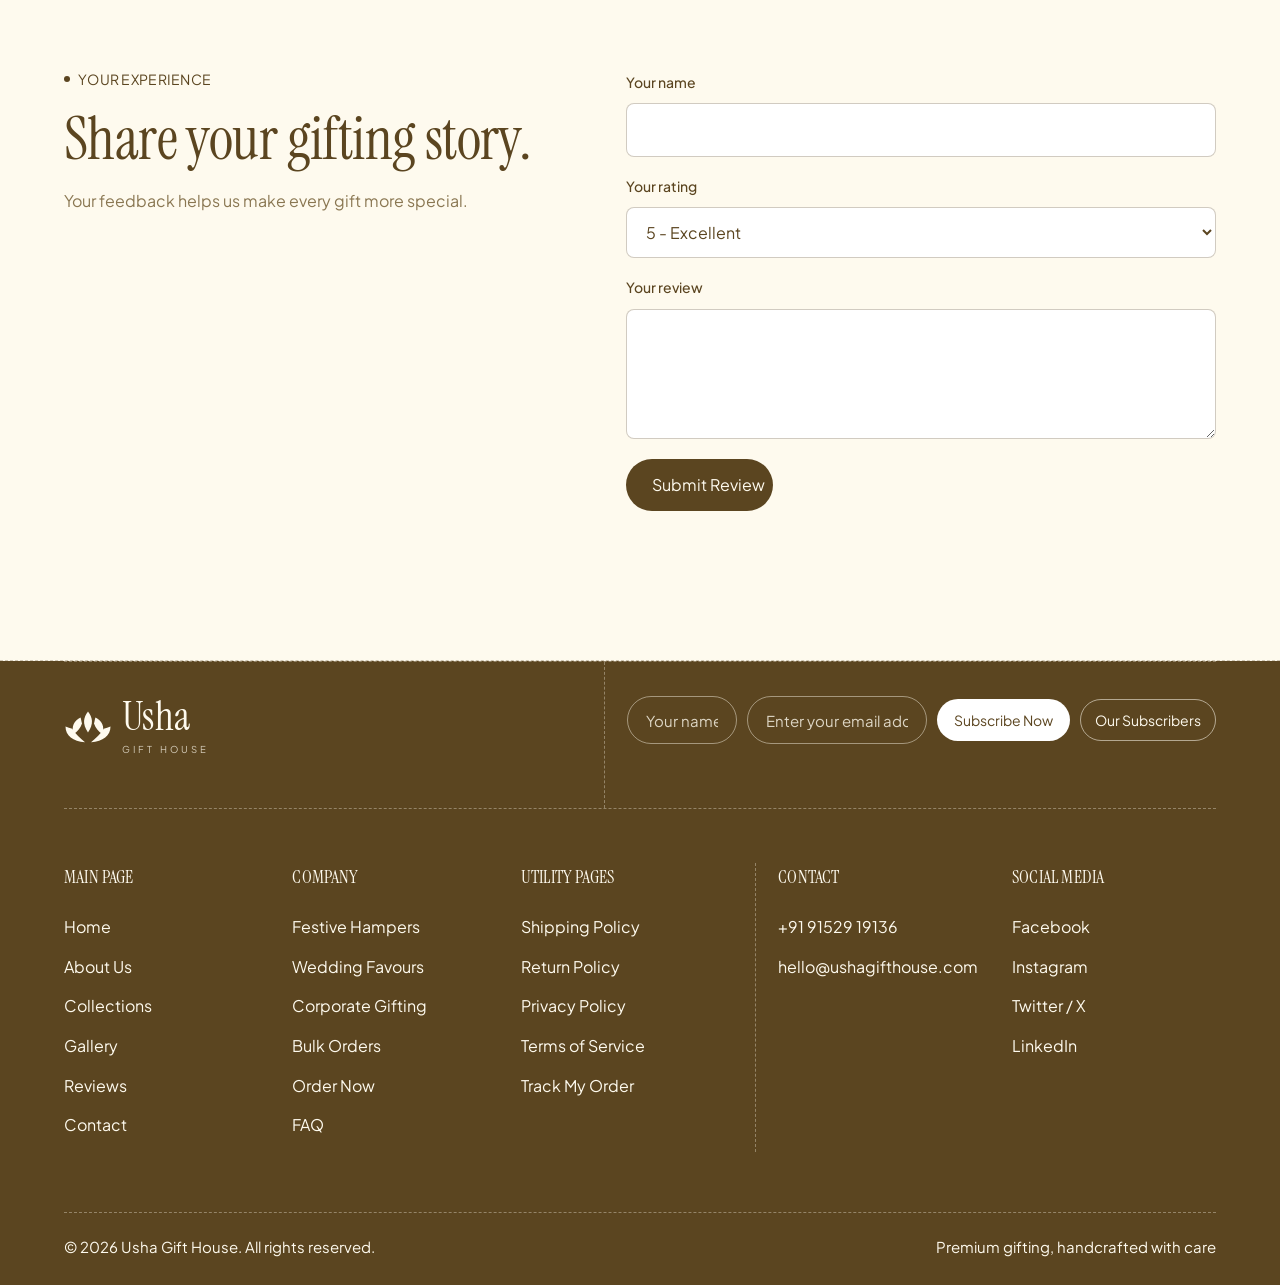
==== commit 40733d97: "usha" ====
--- a/index.html
+++ b/index.html
@@ -82,7 +82,7 @@
 <section class="trust">
   <p class="rv">Why families &amp; companies gift with Usha Gift House</p>
   <div class="mq" aria-hidden="true"><div class="mq-track">
-    <div><span class="mq-item"><svg viewBox="0 0 32 32"><use href="#truck"/></svg>Free delivery over ₹1,999</span><span class="mq-item"><svg viewBox="0 0 32 32"><use href="#box"/></svg>Bulk &amp; corporate orders</span><span class="mq-item"><svg viewBox="0 0 32 32"><use href="#tag"/></svg>Custom name on every box</span><span class="mq-item"><svg viewBox="0 0 32 32"><use href="#leaf"/></svg>100% fresh dry fruits</span><span class="mq-item"><svg viewBox="0 0 32 32"><use href="#box"/></svg>Festive &amp; wedding hampers</span></div><div><span class="mq-item"><svg viewBox="0 0 32 32"><use href="#truck"/></svg>Free delivery over ₹1,999</span><span class="mq-item"><svg viewBox="0 0 32 32"><use href="#box"/></svg>Bulk &amp; corporate orders</span><span class="mq-item"><svg viewBox="0 0 32 32"><use href="#tag"/></svg>Custom name on every box</span><span class="mq-item"><svg viewBox="0 0 32 32"><use href="#leaf"/></svg>100% fresh dry fruits</span><span class="mq-item"><svg viewBox="0 0 32 32"><use href="#box"/></svg>Festive &amp; wedding hampers</span></div>
+    <div><span class="mq-item"><svg viewBox="0 0 32 32"><use href="#truck"/></svg>Delivery charges extra; contact us for details</span><span class="mq-item"><svg viewBox="0 0 32 32"><use href="#box"/></svg>Bulk &amp; corporate orders</span><span class="mq-item"><svg viewBox="0 0 32 32"><use href="#tag"/></svg>Custom name on every box</span><span class="mq-item"><svg viewBox="0 0 32 32"><use href="#leaf"/></svg>100% fresh dry fruits</span><span class="mq-item"><svg viewBox="0 0 32 32"><use href="#box"/></svg>Festive &amp; wedding hampers</span></div><div><span class="mq-item"><svg viewBox="0 0 32 32"><use href="#truck"/></svg>Delivery charges extra; contact us for details</span><span class="mq-item"><svg viewBox="0 0 32 32"><use href="#box"/></svg>Bulk &amp; corporate orders</span><span class="mq-item"><svg viewBox="0 0 32 32"><use href="#tag"/></svg>Custom name on every box</span><span class="mq-item"><svg viewBox="0 0 32 32"><use href="#leaf"/></svg>100% fresh dry fruits</span><span class="mq-item"><svg viewBox="0 0 32 32"><use href="#box"/></svg>Festive &amp; wedding hampers</span></div>
   </div></div>
 </section>
 <hr class="divider">
@@ -95,8 +95,9 @@
       <div class="collection-tools">
         <button class="arrow" id="collectionPrev" type="button" aria-label="Previous products"><svg viewBox="0 0 24 24" style="transform:scaleX(-1)"><use href="#chev"/></svg></button>
         <button class="arrow" id="collectionNext" type="button" aria-label="Next products"><svg viewBox="0 0 24 24"><use href="#chev"/></svg></button>
-        <a class="btn btn-dark" href="collections.html">Browse all designs <span class="ic"><svg><use href="#arrow"/></svg></span></a>
-      </div>
+        <a class="btn btn-dark" data-wa href="#">Order on WhatsApp <span class="ic"><svg><use href="#arrow"/></svg></span></a>
+
+       </div>
     </div>
     <div class="collection-grid rv d1" id="cards">
       <article class="collection-product on" tabindex="0"><img src="images/a.webp" alt="Peacock Lotus gift box and dry-fruit tray" loading="lazy"><div class="collection-copy"><h3>Peacock Lotus Cover</h3><p class="includes"><b>In the set:</b> Decorative cover and four-section dry-fruit tray.</p><p>Peacock and lotus artwork gives this box a festive look. A lovely choice for sharing a curated selection of nuts.</p></div></article>
@@ -166,7 +167,7 @@
       <div class="gal-tools">
         <button class="arrow" id="gPrev" aria-label="Previous"><svg viewBox="0 0 24 24" style="transform:scaleX(-1)"><use href="#chev"/></svg></button>
         <button class="arrow" id="gNext" aria-label="Next"><svg viewBox="0 0 24 24"><use href="#chev"/></svg></button>
-        <a class="btn btn-dark" data-wa href="#">Order on WhatsApp <span class="ic"><svg><use href="#arrow"/></svg></span></a>
+         <a class="btn btn-dark" href="collections.html">Browse all designs <span class="ic"><svg><use href="#arrow"/></svg></span></a>
       </div>
     </div>
   </div>
@@ -195,7 +196,7 @@
 <div class="ginfo"><div><h3>Rose Lily Open Box</h3><p>6 compartments · Lid-up display</p><div class="gprice">₹ 1,000<s>₹ 1,200</s></div></div>
 <div class="wa"><a data-wa-item="Rose Lily Open Box" href="#" aria-label="Enquire about Rose Lily Open Box on WhatsApp"><svg viewBox="0 0 24 24"><use href="#wa"/></svg></a><a href="tel:+919876543210" aria-label="Call to order"><svg viewBox="0 0 24 24"><use href="#call"/></svg></a></div></div></article><article class="gcard"><div class="gimg"><img src="images/rose-lily-box-with-lid.webp" alt="Rose Lily Box with Lid — 6 compartments · Nuts, raisins &amp; more" loading="lazy" draggable="false"></div>
 <div class="ginfo"><div><h3>Rose Lily Box with Lid</h3><p>6 compartments · Nuts, raisins &amp; more</p><div class="gprice">₹ 1,000<s>₹ 1,200</s></div></div>
-<div class="wa"><a data-wa-item="Rose Lily Box with Lid" href="#" aria-label="Enquire about Rose Lily Box with Lid on WhatsApp"><svg viewBox="0 0 24 24"><use href="#wa"/></svg></a><a href="tel:+919876543210" aria-label="Call to order"><svg viewBox="0 0 24 24"><use href="#call"/></svg></a></div></div></article><article class="gcard"><div class="gimg"><span class="gbadge">Set</span><img src="images/peacock-tree-hamper-set.webp" alt="Peacock Tree Hamper Set — Box + carry bag · 6 compartments" loading="lazy" draggable="false"></div>
+<div class="wa"><a data-wa-item="Rose Lily Box with Lid" href="#" aria-label="Enquire about Rose Lily Box with Lid on WhatsApp"><svg viewBox="0 0 24 24"><use href="#wa"/></svg></a><a href="tel:+919876543210" aria-label="Call to order"><svg viewBox="0 0 24 24"><use href="#call"/></svg></a></div></div></article><article class="gcard"><div class="gimg"><img src="images/peacock-tree-hamper-set.webp" alt="Peacock Tree Hamper Set — Box + carry bag · 6 compartments" loading="lazy" draggable="false"></div>
 <div class="ginfo"><div><h3>Peacock Tree Hamper Set</h3><p>Box + carry bag · 6 compartments</p><div class="gprice">₹ 1,000<s>₹ 1,200</s></div></div>
 <div class="wa"><a data-wa-item="Peacock Tree Hamper Set" href="#" aria-label="Enquire about Peacock Tree Hamper Set on WhatsApp"><svg viewBox="0 0 24 24"><use href="#wa"/></svg></a><a href="tel:+919876543210" aria-label="Call to order"><svg viewBox="0 0 24 24"><use href="#call"/></svg></a></div></div></article><article class="gcard"><div class="gimg"><img src="images/peacock-tree-box-cover.webp" alt="Peacock Tree Box Cover — Hand-illustrated tree of life" loading="lazy" draggable="false"></div>
 <div class="ginfo"><div><h3>Peacock Tree Box Cover</h3><p>Hand-illustrated tree of life</p><div class="gprice">₹ 1,599<s>₹ 1,899</s></div></div>
@@ -323,7 +324,6 @@
           <li>hello@ushagifthouse.com</li></ul></div>
         <div><h4>Social Media</h4><ul>
           <li><a href="#" target="_blank" rel="noopener">Facebook</a></li><li><a href="#" target="_blank" rel="noopener">Instagram</a></li><li><a href="#" target="_blank" rel="noopener">Twitter / X</a></li><li><a href="#" target="_blank" rel="noopener">LinkedIn</a></li></ul></div>
-        <div style="grid-column:1/-1"><h4>Store</h4><address>Shop No. 12, Main Market Road,<br>Mumbai, Maharashtra 400001</address></div>
       </div>
     </div>
     <div class="bar"><span>© 2026 Usha Gift House. All rights reserved.</span><span>Premium gifting, handcrafted with care</span></div>
